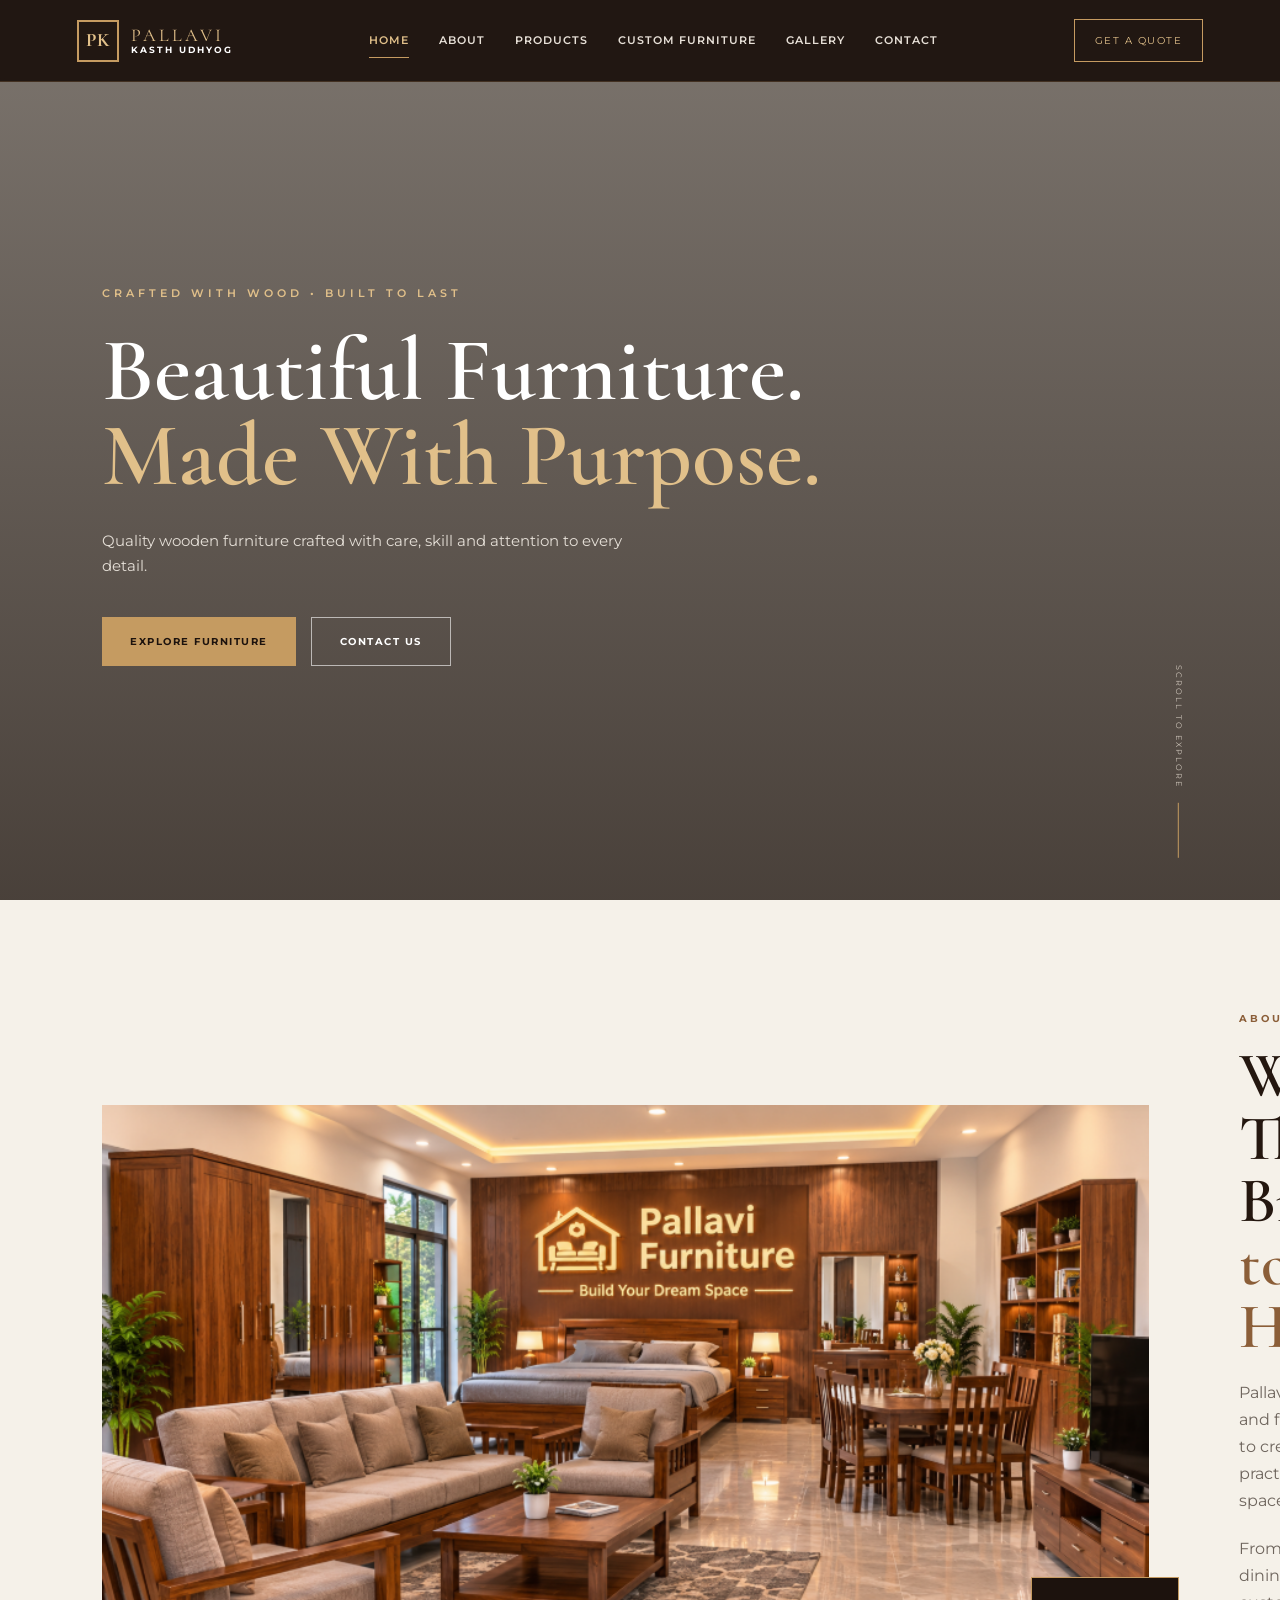
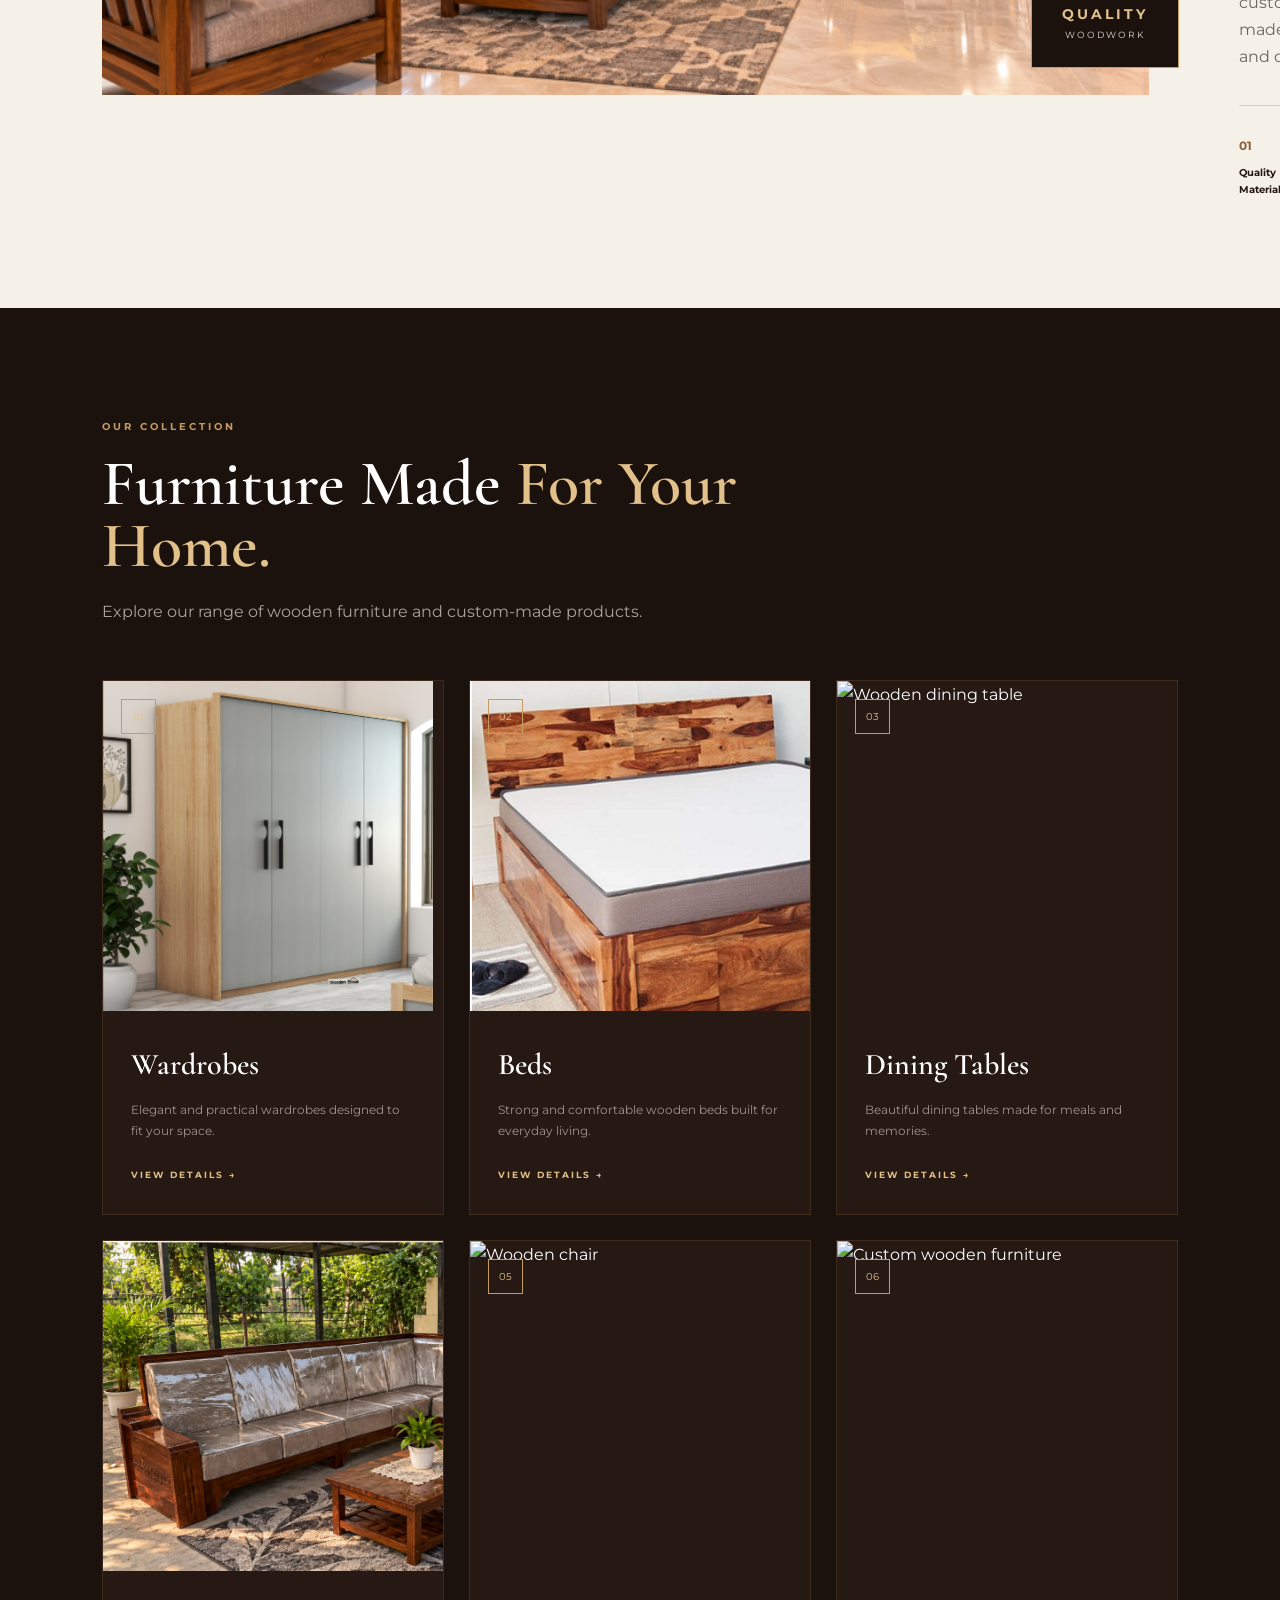
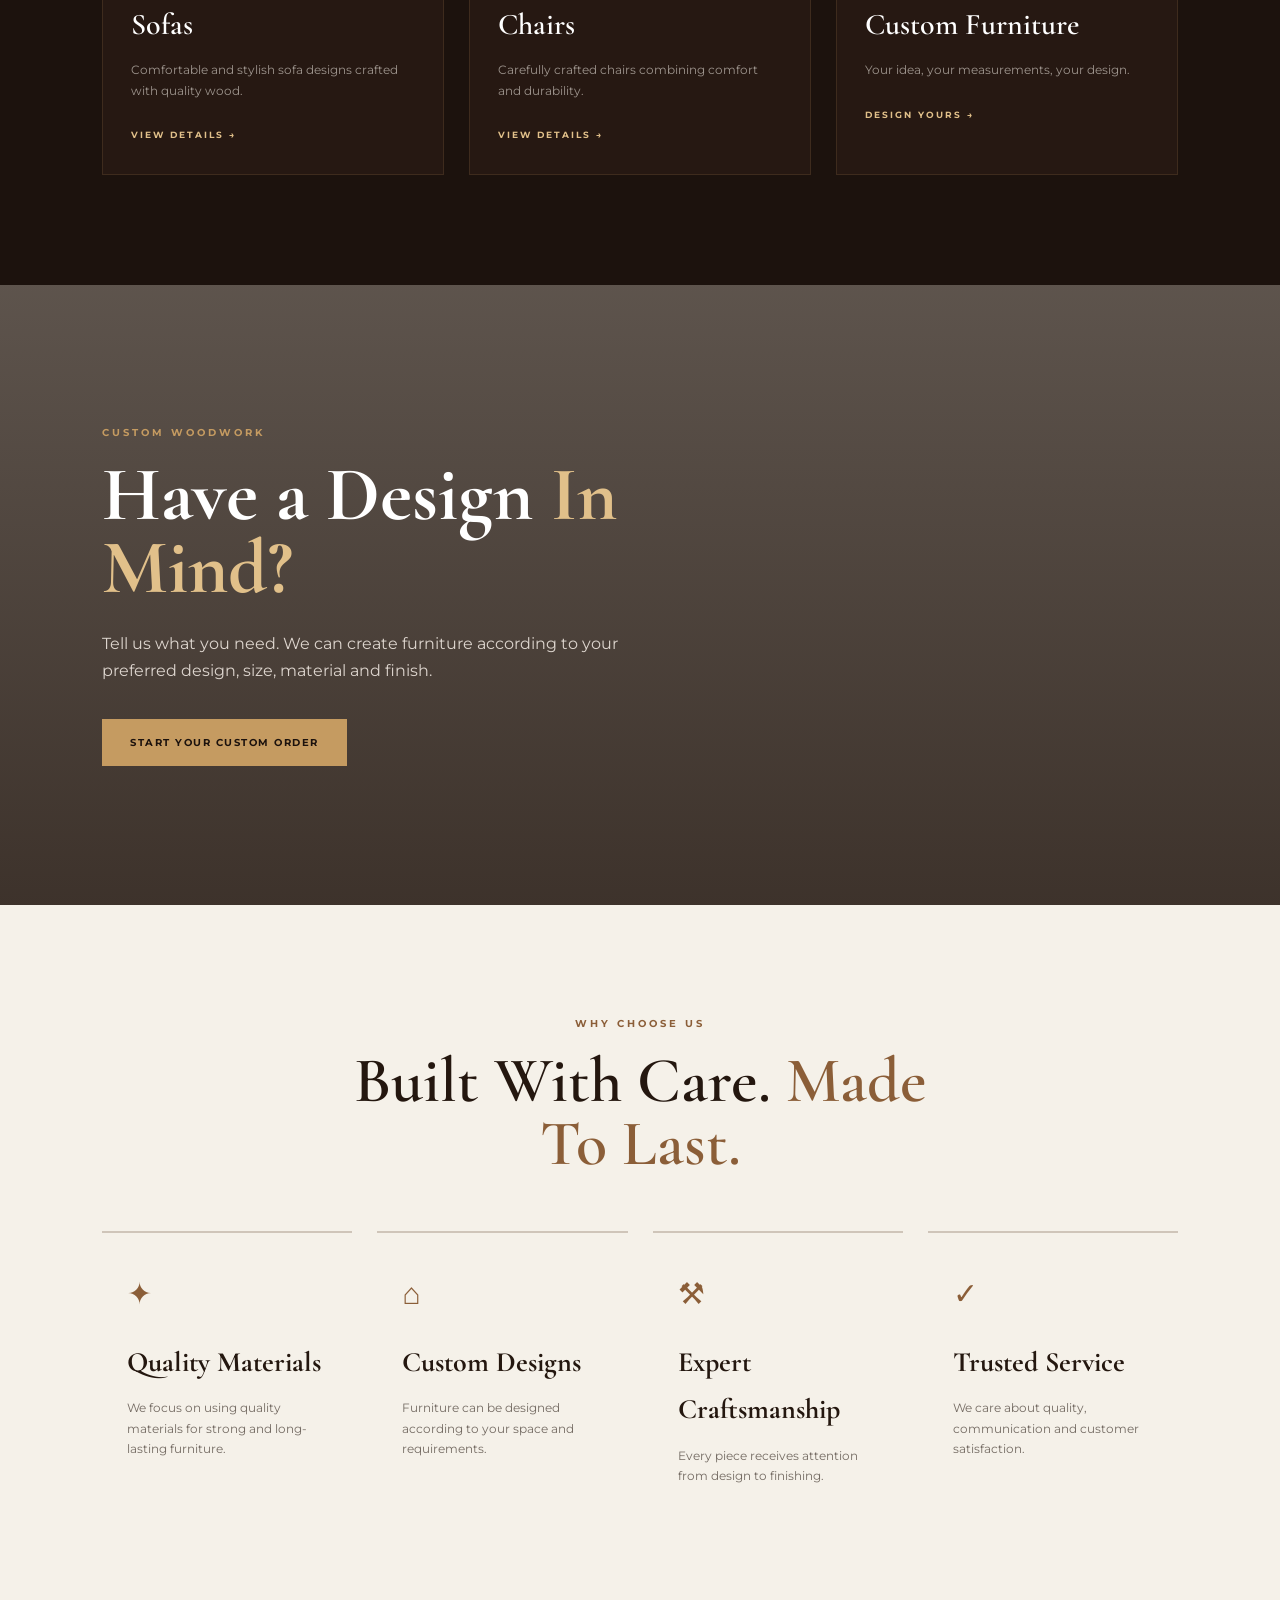
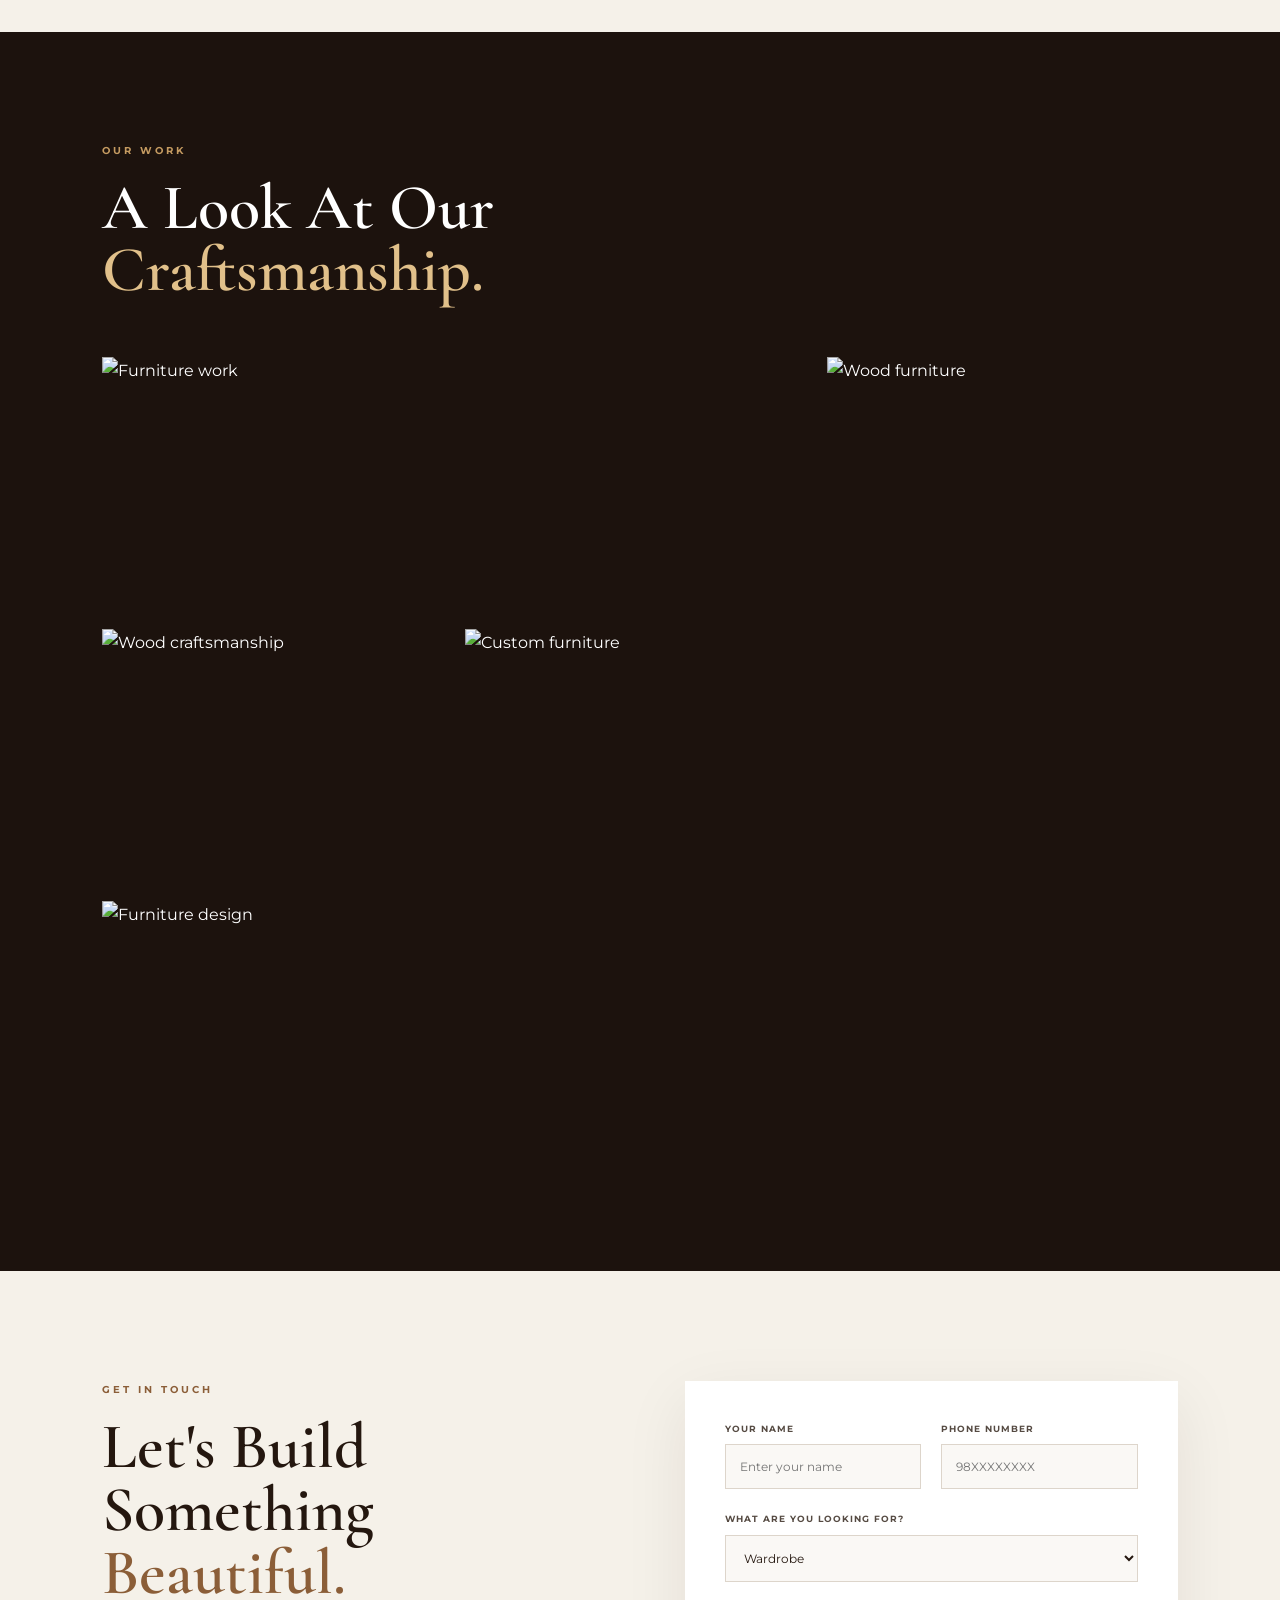
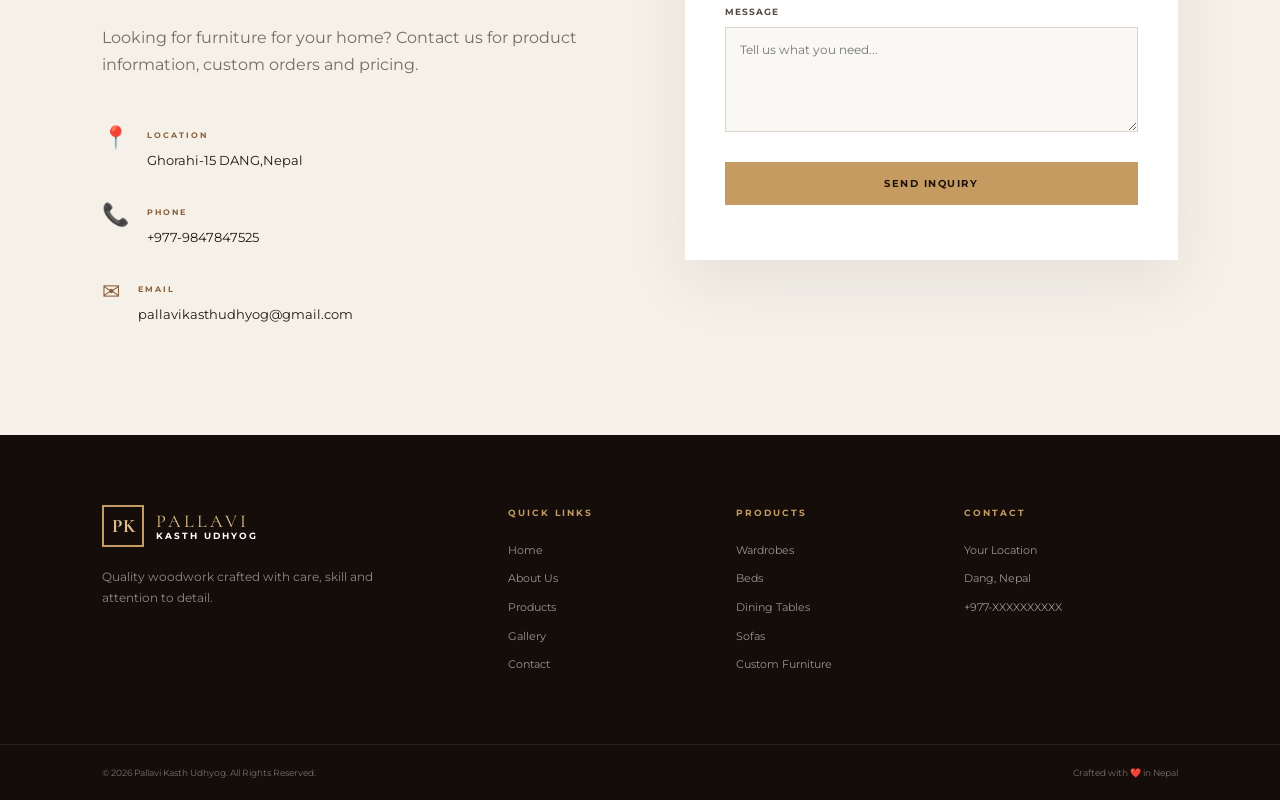
==== index.html @ d3968435 "Update print statement from 'Hello' to 'Goodbye'" ====
<!DOCTYPE html>
<html lang="en">
<head>
    <meta charset="UTF-8">
    <meta name="viewport" content="width=device-width, initial-scale=1.0">

    <title>Pallavi Kasth Udhyog | Quality Wood Furniture</title>

    <meta name="description"
        content="Pallavi Kasth Udhyog - Quality wooden furniture, wardrobes, beds, dining tables, sofas, chairs and custom woodwork.">

    <link rel="stylesheet" href="style.css">

    <!-- Google Font -->
    <link rel="preconnect" href="https://fonts.googleapis.com">
    <link rel="preconnect" href="https://fonts.gstatic.com" crossorigin>
    <link href="https://fonts.googleapis.com/css2?family=Cormorant+Garamond:wght@500;600;700&family=Montserrat:wght@400;500;600;700&display=swap" rel="stylesheet">
</head>

<body>

<!-- ================= NAVBAR ================= -->

<header class="navbar">

    <div class="logo-area">
        <div class="logo-mark">PK</div>

        <div class="logo-text">
            <span>PALLAVI</span>
            <strong>KASTH UDHYOG</strong>
        </div>
    </div>

    <nav id="navMenu">
        <a href="#home" class="active">Home</a>
        <a href="#about">About</a>
        <a href="#products">Products</a>
        <a href="#custom">Custom Furniture</a>
        <a href="#gallery">Gallery</a>
        <a href="#contact">Contact</a>
    </nav>

    <a href="#contact" class="nav-button">Get a Quote</a>

    <button class="menu-button" id="menuButton">
        ☰
    </button>

</header>


<!-- ================= HERO ================= -->

<section id="home" class="hero">

    <div class="hero-overlay"></div>

    <div class="hero-content">

        <p class="small-title">CRAFTED WITH WOOD • BUILT TO LAST</p>

        <h1>
            Beautiful Furniture.
            <br>
            <span>Made With Purpose.</span>
        </h1>

        <p class="hero-description">
            Quality wooden furniture crafted with care, skill
            and attention to every detail.
        </p>

        <div class="hero-buttons">

            <a href="#products" class="btn primary-btn">
                Explore Furniture
            </a>

            <a href="#contact" class="btn outline-btn">
                Contact Us
            </a>

        </div>

    </div>

    <div class="scroll-down">
        <span>SCROLL TO EXPLORE</span>
        <div class="line"></div>
    </div>

</section>


<!-- ================= ABOUT ================= -->

<section id="about" class="about section">

    <div class="about-image">

        <!-- Replace this with your real furniture photo -->
        <img src="images/Screenshot 2026-11-17 201644.png"
             alt="Wood furniture craftsmanship">

        <div class="experience-box">
            <strong>QUALITY</strong>
            <span>WOODWORK</span>
        </div>

    </div>


    <div class="about-content">

        <p class="section-label">ABOUT OUR BUSINESS</p>

        <h2>
            Woodwork That Brings
            <span>Life to Your Home.</span>
        </h2>

        <p>
            Pallavi Kasth Udhyog is a wood and furniture business
            dedicated to creating beautiful, strong and practical
            furniture for homes and spaces.
        </p>

        <p>
            From wardrobes and beds to dining tables, sofas,
            chairs and custom furniture, every piece is made
            with attention to quality and detail.
        </p>

        <div class="about-features">

            <div>
                <span>01</span>
                <p>Quality Materials</p>
            </div>

            <div>
                <span>02</span>
                <p>Skilled Craftsmanship</p>
            </div>

            <div>
                <span>03</span>
                <p>Custom Designs</p>
            </div>

        </div>

    </div>

</section>


<!-- ================= PRODUCTS ================= -->

<section id="products" class="products section dark-section">

    <div class="section-heading">

        <p class="section-label">OUR COLLECTION</p>

        <h2>
            Furniture Made
            <span>For Your Home.</span>
        </h2>

        <p>
            Explore our range of wooden furniture and
            custom-made products.
        </p>

    </div>


    <div class="product-grid">

        <!-- PRODUCT 1 -->

        <article class="product-card">

            <div class="product-image">
                <img src="images/Screenshot 2026-11-17 201922.png" alt="Wooden wardrobe">

                <span class="product-number">01</span>
            </div>

            <div class="product-info">

                <h3>Wardrobes</h3>

                <p>
                    Elegant and practical wardrobes designed
                    to fit your space.
                </p>

                <a href="wardrobes.html">View Details →</a>

            </div>

        </article>


        <!-- PRODUCT 2 -->

        <article class="product-card">

            <div class="product-image">
                <img src="images/Screenshot 2026-11-17 202818.png" alt="Wooden bed">

                <span class="product-number">02</span>
            </div>

            <div class="product-info">

                <h3>Beds</h3>

                <p>
                    Strong and comfortable wooden beds
                    built for everyday living.
                </p>

                <a href="beds.html">View Details →</a>

            </div>

        </article>


        <!-- PRODUCT 3 -->

        <article class="product-card">

            <div class="product-image">
                <img src="images/dining.jpg" alt="Wooden dining table">

                <span class="product-number">03</span>
            </div>

            <div class="product-info">

                <h3>Dining Tables</h3>

                <p>
                    Beautiful dining tables made for
                    meals and memories.
                </p>

                <a href="dining.html">View Details →</a>

            </div>

        </article>


        <!-- PRODUCT 4 -->

        <article class="product-card">

            <div class="product-image">
                <img src="images/sofa1.jpg.png" alt="Wooden sofa">

                <span class="product-number">04</span>
            </div>

            <div class="product-info">

                <h3>Sofas</h3>

                <p>
                    Comfortable and stylish sofa designs
                    crafted with quality wood.
                </p>

                <a href="sofas.html">View Details →</a>

            </div>

        </article>


        <!-- PRODUCT 5 -->

        <article class="product-card">

            <div class="product-image">
                <img src="images/chair.jpg" alt="Wooden chair">

                <span class="product-number">05</span>
            </div>

            <div class="product-info">

                <h3>Chairs</h3>

                <p>
                    Carefully crafted chairs combining
                    comfort and durability.
                </p>

                <a href="chairs.html">View Details →</a>

            </div>

        </article>


        <!-- PRODUCT 6 -->

        <article class="product-card">

            <div class="product-image">
                <img src="images/custom.jpg" alt="Custom wooden furniture">

                <span class="product-number">06</span>
            </div>

            <div class="product-info">

                <h3>Custom Furniture</h3>

                <p>
                    Your idea, your measurements,
                    your design.
                </p>

                <a href="#custom">Design Yours →</a>

            </div>

        </article>

    </div>

</section>


<!-- ================= CUSTOM FURNITURE ================= -->

<section id="custom" class="custom-section">

    <div class="custom-overlay"></div>

    <div class="custom-content">

        <p class="section-label">CUSTOM WOODWORK</p>

        <h2>
            Have a Design
            <span>In Mind?</span>
        </h2>

        <p>
            Tell us what you need. We can create furniture
            according to your preferred design, size,
            material and finish.
        </p>

        <a href="#contact" class="btn primary-btn">
            Start Your Custom Order
        </a>

    </div>

</section>


<!-- ================= WHY US ================= -->

<section class="why-us section">

    <div class="section-heading center">

        <p class="section-label">WHY CHOOSE US</p>

        <h2>
            Built With Care.
            <span>Made To Last.</span>
        </h2>

    </div>


    <div class="why-grid">

        <div class="why-card">

            <div class="why-icon">✦</div>

            <h3>Quality Materials</h3>

            <p>
                We focus on using quality materials
                for strong and long-lasting furniture.
            </p>

        </div>


        <div class="why-card">

            <div class="why-icon">⌂</div>

            <h3>Custom Designs</h3>

            <p>
                Furniture can be designed according
                to your space and requirements.
            </p>

        </div>


        <div class="why-card">

            <div class="why-icon">⚒</div>

            <h3>Expert Craftsmanship</h3>

            <p>
                Every piece receives attention
                from design to finishing.
            </p>

        </div>


        <div class="why-card">

            <div class="why-icon">✓</div>

            <h3>Trusted Service</h3>

            <p>
                We care about quality, communication
                and customer satisfaction.
            </p>

        </div>

    </div>

</section>


<!-- ================= GALLERY ================= -->

<section id="gallery" class="gallery section dark-section">

    <div class="section-heading">

        <p class="section-label">OUR WORK</p>

        <h2>
            A Look At Our
            <span>Craftsmanship.</span>
        </h2>

    </div>


    <div class="gallery-grid">

        <div class="gallery-item large">
            <img src="images/gallery1.jpg" alt="Furniture work">
        </div>

        <div class="gallery-item">
            <img src="images/gallery2.jpg" alt="Wood furniture">
        </div>

        <div class="gallery-item">
            <img src="images/gallery3.jpg" alt="Wood craftsmanship">
        </div>

        <div class="gallery-item">
            <img src="images/gallery4.jpg" alt="Custom furniture">
        </div>

        <div class="gallery-item large">
            <img src="images/gallery5.jpg" alt="Furniture design">
        </div>

    </div>

</section>


<!-- ================= CONTACT ================= -->

<section id="contact" class="contact section">

    <div class="contact-info">

        <p class="section-label">GET IN TOUCH</p>

        <h2>
            Let's Build Something
            <span>Beautiful.</span>
        </h2>

        <p>
            Looking for furniture for your home?
            Contact us for product information,
            custom orders and pricing.
        </p>


        <div class="contact-details">

            <div>
                <span>📍</span>

                <div>
                    <small>LOCATION</small>
                    <p> Ghorahi-15 DANG,Nepal</p>
                </div>
            </div>


            <div>
                <span>📞</span>

                <div>
                    <small>PHONE</small>
                    <p>+977-9847847525</p>
                </div>
            </div>


            <div>
                <span>✉</span>

                <div>
                    <small>EMAIL</small>
                    <p>pallavikasthudhyog@gmail.com</p>
                </div>
            </div>

        </div>

    </div>


    <!-- CONTACT FORM -->

    <form class="contact-form" id="contactForm">

        <div class="form-row">

            <div class="input-group">
                <label>Your Name</label>

                <input
                    type="text"
                    id="name"
                    placeholder="Enter your name"
                    required>
            </div>


            <div class="input-group">
                <label>Phone Number</label>

                <input
                    type="tel"
                    id="phone"
                    placeholder="98XXXXXXXX"
                    required>
            </div>

        </div>


        <div class="input-group">

            <label>What are you looking for?</label>

            <select id="service">

                <option>Wardrobe</option>
                <option>Bed</option>
                <option>Dining Table</option>
                <option>Sofa</option>
                <option>Chair</option>
                <option>Custom Furniture</option>
                <option>Other</option>

            </select>

        </div>


        <div class="input-group">

            <label>Message</label>

            <textarea
                id="message"
                rows="5"
                placeholder="Tell us what you need..."
                required></textarea>

        </div>


        <button type="submit" class="btn primary-btn form-button">
            Send Inquiry
        </button>

        <p id="formMessage" class="form-message"></p>

    </form>

</section>


<!-- ================= FOOTER ================= -->

<footer class="footer">

    <div class="footer-main">

        <div class="footer-brand">

            <div class="logo-area">

                <div class="logo-mark">PK</div>

                <div class="logo-text">
                    <span>PALLAVI</span>
                    <strong>KASTH UDHYOG</strong>
                </div>

            </div>

            <p>
                Quality woodwork crafted with care,
                skill and attention to detail.
            </p>

        </div>


        <div class="footer-column">

            <h4>QUICK LINKS</h4>

            <a href="#home">Home</a>
            <a href="#about">About Us</a>
            <a href="#products">Products</a>
            <a href="#gallery">Gallery</a>
            <a href="#contact">Contact</a>

        </div>


        <div class="footer-column">

            <h4>PRODUCTS</h4>

            <a href="#products">Wardrobes</a>
            <a href="#products">Beds</a>
            <a href="#products">Dining Tables</a>
            <a href="#products">Sofas</a>
            <a href="#custom">Custom Furniture</a>

        </div>


        <div class="footer-column">

            <h4>CONTACT</h4>

            <p>Your Location</p>
            <p>Dang, Nepal</p>
            <p>+977-XXXXXXXXXX</p>

        </div>

    </div>


    <div class="footer-bottom">

        <p>
            © 2026 Pallavi Kasth Udhyog. All Rights Reserved.
        </p>

        <p>
            Crafted with ❤️ in Nepal
        </p>

    </div>

</footer>


<script src="script.js"></script>

</body>
</html>
---- style.css ----
/* =========================================================
   PALLAVI KASTH UDHYOG
   MAIN WEBSITE STYLES
========================================================= */


/* ================= BASIC RESET ================= */

* {
    margin: 0;
    padding: 0;
    box-sizing: border-box;
}

html {
    scroll-behavior: smooth;
}

body {
    font-family: "Montserrat", sans-serif;
    background: #f5f1e9;
    color: #24170f;
    line-height: 1.7;
}
}

img {
    width: 100%;
    display: block;
}

a {
    text-decoration: none;
    color: inherit;
}

button,
input,
textarea,
select {
    font-family: inherit;
}


/* ================= COLORS ================= */

:root {

    --dark: #1c120d;
    --dark2: #2b1b12;

    --brown: #5b351f;
    --brown-light: #8b5e38;

    --gold: #c59b61;
    --gold-light: #e1c08a;

    --cream: #f5f1e9;
    --white: #ffffff;

    --text-light: #d8d0c5;

}


/* ================= NAVBAR ================= */

.navbar {

    position: fixed;

    top: 0;
    left: 0;

    width: 100%;

    height: 82px;

    padding: 0 6%;

    display: flex;

    align-items: center;

    justify-content: space-between;

    z-index: 1000;

    background: rgba(28, 18, 13, 0.94);

    backdrop-filter: blur(15px);

    border-bottom: 1px solid rgba(197, 155, 97, 0.2);

}


/* LOGO */

.logo-area {

    display: flex;

    align-items: center;

    gap: 12px;

}

.logo-mark {

    width: 42px;
    height: 42px;

    border: 2px solid var(--gold);

    display: flex;

    align-items: center;

    justify-content: center;

    color: var(--gold-light);

    font-family: "Cormorant Garamond", serif;

    font-weight: 700;

    font-size: 19px;

}

.logo-text {

    display: flex;

    flex-direction: column;

    line-height: 1.05;

}

.logo-text span {

    color: var(--gold-light);

    font-family: "Cormorant Garamond", serif;

    font-size: 18px;

    letter-spacing: 3px;

}

.logo-text strong {

    color: white;

    font-size: 9px;

    letter-spacing: 2px;

}


/* NAV LINKS */

nav {

    display: flex;

    gap: 30px;

}

nav a {

    color: #e8e1d8;

    font-size: 11px;

    font-weight: 600;

    letter-spacing: 1px;

    text-transform: uppercase;

    position: relative;

    transition: 0.3s;

}

nav a:hover,
nav a.active {

    color: var(--gold-light);

}

nav a::after {

    content: "";

    position: absolute;

    left: 0;

    bottom: -8px;

    width: 0;

    height: 1px;

    background: var(--gold);

    transition: 0.3s;

}

nav a:hover::after,
nav a.active::after {

    width: 100%;

}


/* NAV BUTTON */

.nav-button {

    border: 1px solid var(--gold);

    color: var(--gold-light);

    padding: 12px 20px;

    font-size: 10px;

    letter-spacing: 1.5px;

    text-transform: uppercase;

    transition: 0.3s;

}

.nav-button:hover {

    background: var(--gold);

    color: var(--dark);

}


/* MOBILE MENU */

.menu-button {

    display: none;

    background: none;

    border: none;

    color: white;

    font-size: 25px;

    cursor: pointer;

}


/* ================= HERO ================= */

.hero {

    min-height: 100vh;

    position: relative;

    display: flex;

    align-items: center;

    padding: 130px 8% 80px;

    background:
        linear-gradient(
            rgba(25, 15, 9, 0.55),
            rgba(25, 15, 9, 0.78)
        ),
        url("images/hero.jpg");

    background-size: cover;

    background-position: center;

    color: white;

}


.hero-content {

    max-width: 760px;

    position: relative;

    z-index: 2;

}


.small-title {

    color: var(--gold-light);

    font-size: 11px;

    letter-spacing: 4px;

    font-weight: 600;

    margin-bottom: 25px;

}


.hero h1 {

    font-family: "Cormorant Garamond", serif;

    font-size: clamp(52px, 7vw, 92px);

    line-height: 0.95;

    font-weight: 600;

    margin-bottom: 30px;

}

.hero h1 span {

    color: var(--gold-light);

}


.hero-description {

    max-width: 560px;

    color: #e4ded6;

    font-size: 15px;

    margin-bottom: 38px;

}


.hero-buttons {

    display: flex;

    gap: 15px;

    flex-wrap: wrap;

}


/* BUTTONS */

.btn {

    display: inline-flex;

    align-items: center;

    justify-content: center;

    padding: 15px 28px;

    font-size: 10px;

    font-weight: 700;

    letter-spacing: 1.5px;

    text-transform: uppercase;

    transition: 0.3s;

    cursor: pointer;

    border: none;

}


.primary-btn {

    background: var(--gold);

    color: var(--dark);

}

.primary-btn:hover {

    background: var(--gold-light);

    transform: translateY(-2px);

}


.outline-btn {

    border: 1px solid rgba(255,255,255,0.6);

    color: white;

}

.outline-btn:hover {

    background: white;

    color: var(--dark);

}


.scroll-down {

    position: absolute;

    bottom: 35px;

    right: 8%;

    display: flex;

    align-items: center;

    gap: 15px;

    color: #cfc6bb;

    font-size: 8px;

    letter-spacing: 2px;

    transform: rotate(90deg);

    transform-origin: right;

}

.scroll-down .line {

    width: 55px;

    height: 1px;

    background: var(--gold);

}


/* ================= GENERAL SECTIONS ================= */

.section {

    padding: 110px 8%;

}

.section-label {

    color: var(--brown-light);

    font-size: 10px;

    letter-spacing: 3px;

    font-weight: 700;

    margin-bottom: 18px;

}


.section-heading {

    max-width: 650px;

    margin-bottom: 55px;

}

.section-heading h2,
.about-content h2,
.contact-info h2 {

    font-family: "Cormorant Garamond", serif;

    font-size: clamp(42px, 5vw, 65px);

    line-height: 0.98;

    font-weight: 600;

    margin-bottom: 20px;

}

.section-heading h2 span,
.about-content h2 span,
.contact-info h2 span {

    color: var(--brown-light);

}


.section-heading > p:last-child {

    color: #766c63;

    max-width: 550px;

}


/* ================= ABOUT ================= */

.about {

    display: grid;

    grid-template-columns: 1fr 1fr;

    gap: 90px;

    align-items: center;

}


.about-image {

    position: relative;

}

.about-image img {

    height: 590px;

    object-fit: cover;

}


.experience-box {

    position: absolute;

    right: -30px;

    bottom: 35px;

    background: var(--dark);

    color: white;

    padding: 25px 30px;

    display: flex;

    flex-direction: column;

    text-align: center;

    border: 1px solid var(--gold);

}

.experience-box strong {

    color: var(--gold-light);

    font-size: 14px;

    letter-spacing: 3px;

}

.experience-box span {

    font-size: 9px;

    letter-spacing: 2px;

    color: #ddd;

}


.about-content > p:not(.section-label) {

    color: #6e655d;

    margin-bottom: 20px;

    max-width: 600px;

}


.about-features {

    display: grid;

    grid-template-columns: repeat(3, 1fr);

    gap: 20px;

    margin-top: 35px;

    border-top: 1px solid #d8cfc3;

    padding-top: 25px;

}

.about-features span {

    color: var(--brown-light);

    font-size: 12px;

    font-weight: 700;

}

.about-features p {

    font-size: 10px;

    font-weight: 700;

    margin-top: 5px;

}


/* ================= DARK SECTIONS ================= */

.dark-section {

    background: var(--dark);

    color: white;

}

.dark-section .section-label {

    color: var(--gold);

}

.dark-section .section-heading h2 {

    color: white;

}

.dark-section .section-heading h2 span {

    color: var(--gold-light);

}

.dark-section .section-heading > p:last-child {

    color: #aaa19a;

}


/* ================= PRODUCTS ================= */

.product-grid {

    display: grid;

    grid-template-columns: repeat(3, 1fr);

    gap: 25px;

}


.product-card {

    background: #261812;

    border: 1px solid rgba(197,155,97,0.15);

    transition: 0.4s;

    overflow: hidden;

}


.product-card:hover {

    transform: translateY(-8px);

    border-color: rgba(197,155,97,0.5);

}


.product-image {

    height: 330px;

    position: relative;

    overflow: hidden;

}


.product-image img {

    height: 100%;

    object-fit: cover;

    transition: 0.6s;

}


.product-card:hover img {

    transform: scale(1.06);

}


.product-number {

    position: absolute;

    top: 18px;

    left: 18px;

    width: 35px;

    height: 35px;

    border: 1px solid var(--gold);

    display: flex;

    align-items: center;

    justify-content: center;

    color: var(--gold-light);

    font-size: 10px;

}


.product-info {

    padding: 28px;

}


.product-info h3 {

    font-family: "Cormorant Garamond", serif;

    font-size: 30px;

    font-weight: 600;

    margin-bottom: 10px;

}


.product-info p {

    color: #9d948d;

    font-size: 12px;

    margin-bottom: 18px;

}


.product-info a {

    color: var(--gold-light);

    font-size: 9px;

    letter-spacing: 2px;

    font-weight: 700;

    text-transform: uppercase;

}


/* ================= CUSTOM ================= */

.custom-section {

    min-height: 620px;

    position: relative;

    display: flex;

    align-items: center;

    padding: 100px 8%;

    background:
        linear-gradient(
            rgba(29,17,10,0.7),
            rgba(29,17,10,0.85)
        ),
        url("images/custom-bg.jpg");

    background-size: cover;

    background-position: center;

    color: white;

}


.custom-content {

    max-width: 650px;

}


.custom-content .section-label {

    color: var(--gold);

}


.custom-content h2 {

    font-family: "Cormorant Garamond", serif;

    font-size: clamp(50px, 6vw, 80px);

    line-height: 0.95;

    margin-bottom: 25px;

}


.custom-content h2 span {

    color: var(--gold-light);

}


.custom-content p:not(.section-label) {

    max-width: 560px;

    color: #ddd5ce;

    margin-bottom: 35px;

}


/* ================= WHY US ================= */

.center {

    margin-left: auto;

    margin-right: auto;

    text-align: center;

}

.center > p:last-child {

    margin-left: auto;

    margin-right: auto;

}


.why-grid {

    display: grid;

    grid-template-columns: repeat(4, 1fr);

    gap: 25px;

}


.why-card {

    padding: 35px 25px;

    border-top: 2px solid #cfc5b9;

    transition: 0.3s;

}


.why-card:hover {

    border-top-color: var(--gold);

    transform: translateY(-5px);

}


.why-icon {

    color: var(--brown-light);

    font-size: 30px;

    margin-bottom: 20px;

}


.why-card h3 {

    font-family: "Cormorant Garamond", serif;

    font-size: 28px;

    margin-bottom: 12px;

}


.why-card p {

    color: #746b63;

    font-size: 12px;

}


/* ================= GALLERY ================= */

.gallery-grid {

    display: grid;

    grid-template-columns: repeat(3, 1fr);

    grid-auto-rows: 260px;

    gap: 12px;

}


.gallery-item {

    overflow: hidden;

}


.gallery-item.large {

    grid-column: span 2;

}


.gallery-item img {

    height: 100%;

    object-fit: cover;

    transition: 0.5s;

}


.gallery-item:hover img {

    transform: scale(1.05);

}


/* ================= CONTACT ================= */

.contact {

    display: grid;

    grid-template-columns: 1fr 1fr;

    gap: 90px;

    align-items: start;

}


.contact-info > p:not(.section-label) {

    color: #766c63;

    max-width: 520px;

    margin-bottom: 40px;

}


.contact-details {

    display: flex;

    flex-direction: column;

    gap: 25px;

}


.contact-details > div {

    display: flex;

    gap: 18px;

    align-items: flex-start;

}


.contact-details > div > span {

    color: var(--brown-light);

    font-size: 22px;

}


.contact-details small {

    color: var(--brown-light);

    font-size: 8px;

    letter-spacing: 2px;

    font-weight: 700;

}


.contact-details p {

    font-size: 13px;

    margin-top: 3px;

}


/* ================= FORM ================= */

.contact-form {

    background: white;

    padding: 40px;

    box-shadow: 0 20px 60px rgba(35,20,10,0.08);

}


.form-row {

    display: grid;

    grid-template-columns: 1fr 1fr;

    gap: 20px;

}


.input-group {

    margin-bottom: 22px;

}


.input-group label {

    display: block;

    color: #554a42;

    font-size: 9px;

    font-weight: 700;

    letter-spacing: 1px;

    text-transform: uppercase;

    margin-bottom: 8px;

}


.input-group input,
.input-group select,
.input-group textarea {

    width: 100%;

    border: 1px solid #ddd5cb;

    padding: 14px;

    outline: none;

    font-size: 12px;

    background: #faf8f5;

    color: #24170f;

    resize: vertical;

    transition: 0.3s;

}


.input-group input:focus,
.input-group select:focus,
.input-group textarea:focus {

    border-color: var(--gold);

}


.form-button {

    width: 100%;

}


.form-message {

    margin-top: 15px;

    font-size: 11px;

    color: var(--brown-light);

}


/* ================= FOOTER ================= */

.footer {

    background: #140d09;

    color: white;

}


.footer-main {

    padding: 70px 8%;

    display: grid;

    grid-template-columns: 2fr 1fr 1fr 1.2fr;

    gap: 50px;

}


.footer-brand > p {

    color: #918981;

    font-size: 12px;

    max-width: 300px;

    margin-top: 20px;

}


.footer-column {

    display: flex;

    flex-direction: column;

    gap: 10px;

}


.footer-column h4 {

    color: var(--gold);

    font-size: 9px;

    letter-spacing: 2px;

    margin-bottom: 10px;

}


.footer-column a,
.footer-column p {

    color: #9b938c;

    font-size: 11px;

    transition: 0.3s;

}


.footer-column a:hover {

    color: var(--gold-light);

}


.footer-bottom {

    border-top: 1px solid rgba(255,255,255,0.08);

    padding: 20px 8%;

    display: flex;

    justify-content: space-between;

    gap: 20px;

    color: #77706a;

    font-size: 9px;

}


/* ================= RESPONSIVE ================= */

@media (max-width: 1000px) {

    nav {

        gap: 15px;

    }

    .nav-button {

        display: none;

    }

    .about,
    .contact {

        grid-template-columns: 1fr;

    }

    .about {

        gap: 50px;

    }

    .product-grid {

        grid-template-columns: repeat(2, 1fr);

    }

    .why-grid {

        grid-template-columns: repeat(2, 1fr);

    }

    .footer-main {

        grid-template-columns: repeat(2, 1fr);

    }

}


@media (max-width: 760px) {

    .navbar {

        height: 70px;

        padding: 0 5%;

    }

    nav {

        position: absolute;

        top: 70px;

        left: 0;

        width: 100%;

        background: #1c120d;

        display: none;

        flex-direction: column;

        padding: 25px 7%;

        gap: 20px;

        border-top: 1px solid rgba(197,155,97,0.2);

    }

    nav.show {

        display: flex;

    }

    .menu-button {

        display: block;

    }

    .hero {

        padding: 120px 7% 80px;

    }

    .hero h1 {

        font-size: 54px;

    }

    .section {

        padding: 80px 7%;

    }

    .about-image img {

        height: 430px;

    }

    .experience-box {

        right: 15px;

    }

    .about-features {

        grid-template-columns: 1fr;

    }

    .product-grid {

        grid-template-columns: 1fr;

    }

    .product-image {

        height: 360px;

    }

    .why-grid {

        grid-template-columns: 1fr;

    }

    .gallery-grid {

        grid-template-columns: 1fr 1fr;

        grid-auto-rows: 200px;

    }

    .gallery-item.large {

        grid-column: span 2;

    }

    .contact {

        gap: 45px;

    }

    .form-row {

        grid-template-columns: 1fr;

        gap: 0;

    }

    .contact-form {

        padding: 25px;

    }

    .footer-main {

        grid-template-columns: 1fr;

    }

    .footer-bottom {

        flex-direction: column;

    }

}


@media (max-width: 480px) {

    .logo-text span {

        font-size: 15px;

    }

    .logo-text strong {

        font-size: 7px;

    }

    .logo-mark {

        width: 36px;
        height: 36px;
        font-size: 16px;
    }

    .hero h1 {

        font-size: 46px;

    }

    .hero-description {

        font-size: 13px;

    }

    .hero-buttons {

        flex-direction: column;

        align-items: stretch;

    }

    .gallery-grid {

        grid-template-columns: 1fr;

    }

    .gallery-item.large {

        grid-column: span 1;

    }

}
/* ================= PRODUCT GALLERY ================= */

.product-gallery {
    display: grid;
    grid-template-columns: repeat(3, 1fr);
    gap: 25px;
    max-width: 1200px;
    margin: 50px auto;
    padding: 0 25px;
}

.gallery-card {
    height: 320px;
    overflow: hidden;
    border-radius: 20px;
    border: 2px solid rgba(120, 90, 55, 0.25);
    background: #f5f2ed;
    box-shadow: 0 12px 30px rgba(0, 0, 0, 0.15);
    transition: 0.35s ease;
}

.gallery-card img {
    width: 100%;
    height: 100%;
    object-fit: cover;
    display: block;
    transition: transform 0.5s ease;
}

.gallery-card:hover {
    transform: translateY(-7px);
    box-shadow: 0 20px 45px rgba(0, 0, 0, 0.25);
}

.gallery-card:hover img {
    transform: scale(1.06);
}

/* Mobile */
@media (max-width: 768px) {
    .product-gallery {
        grid-template-columns: 1fr;
    }

    .gallery-card {
        height: 300px;
    }
}
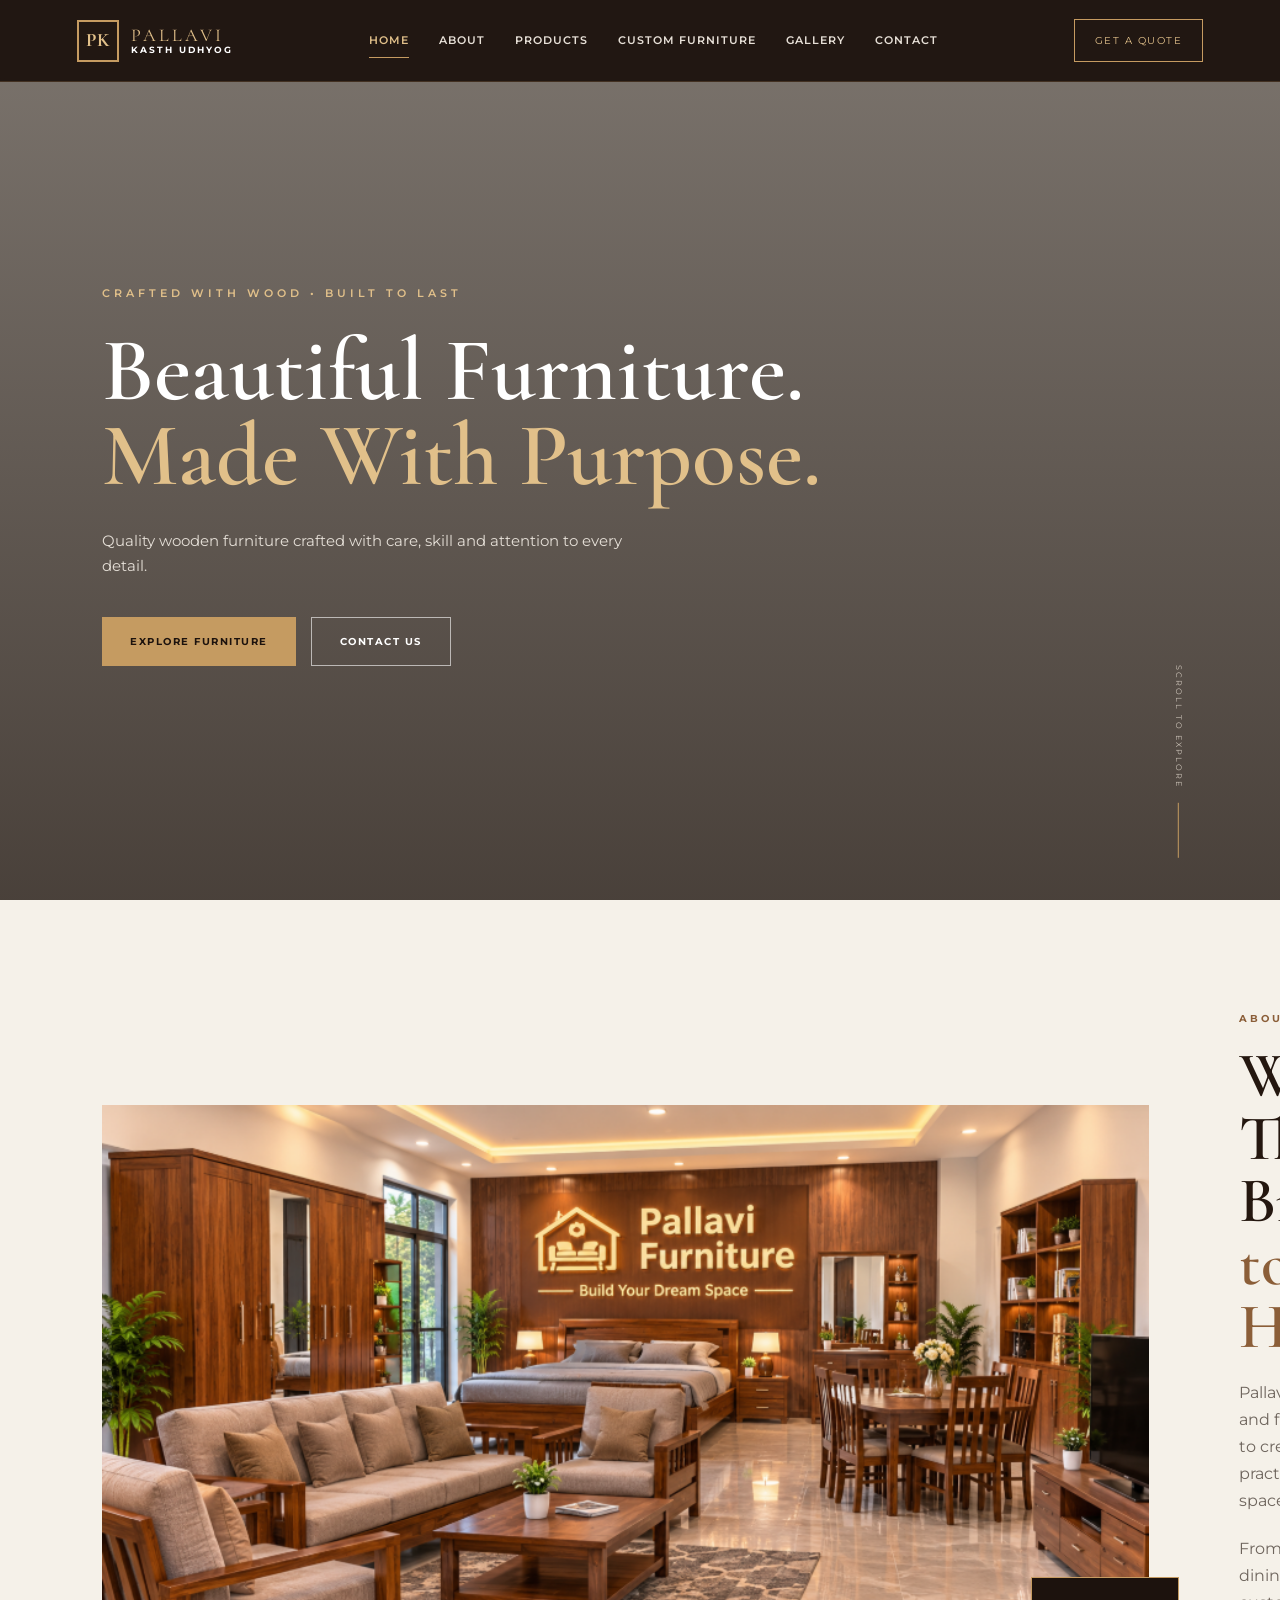
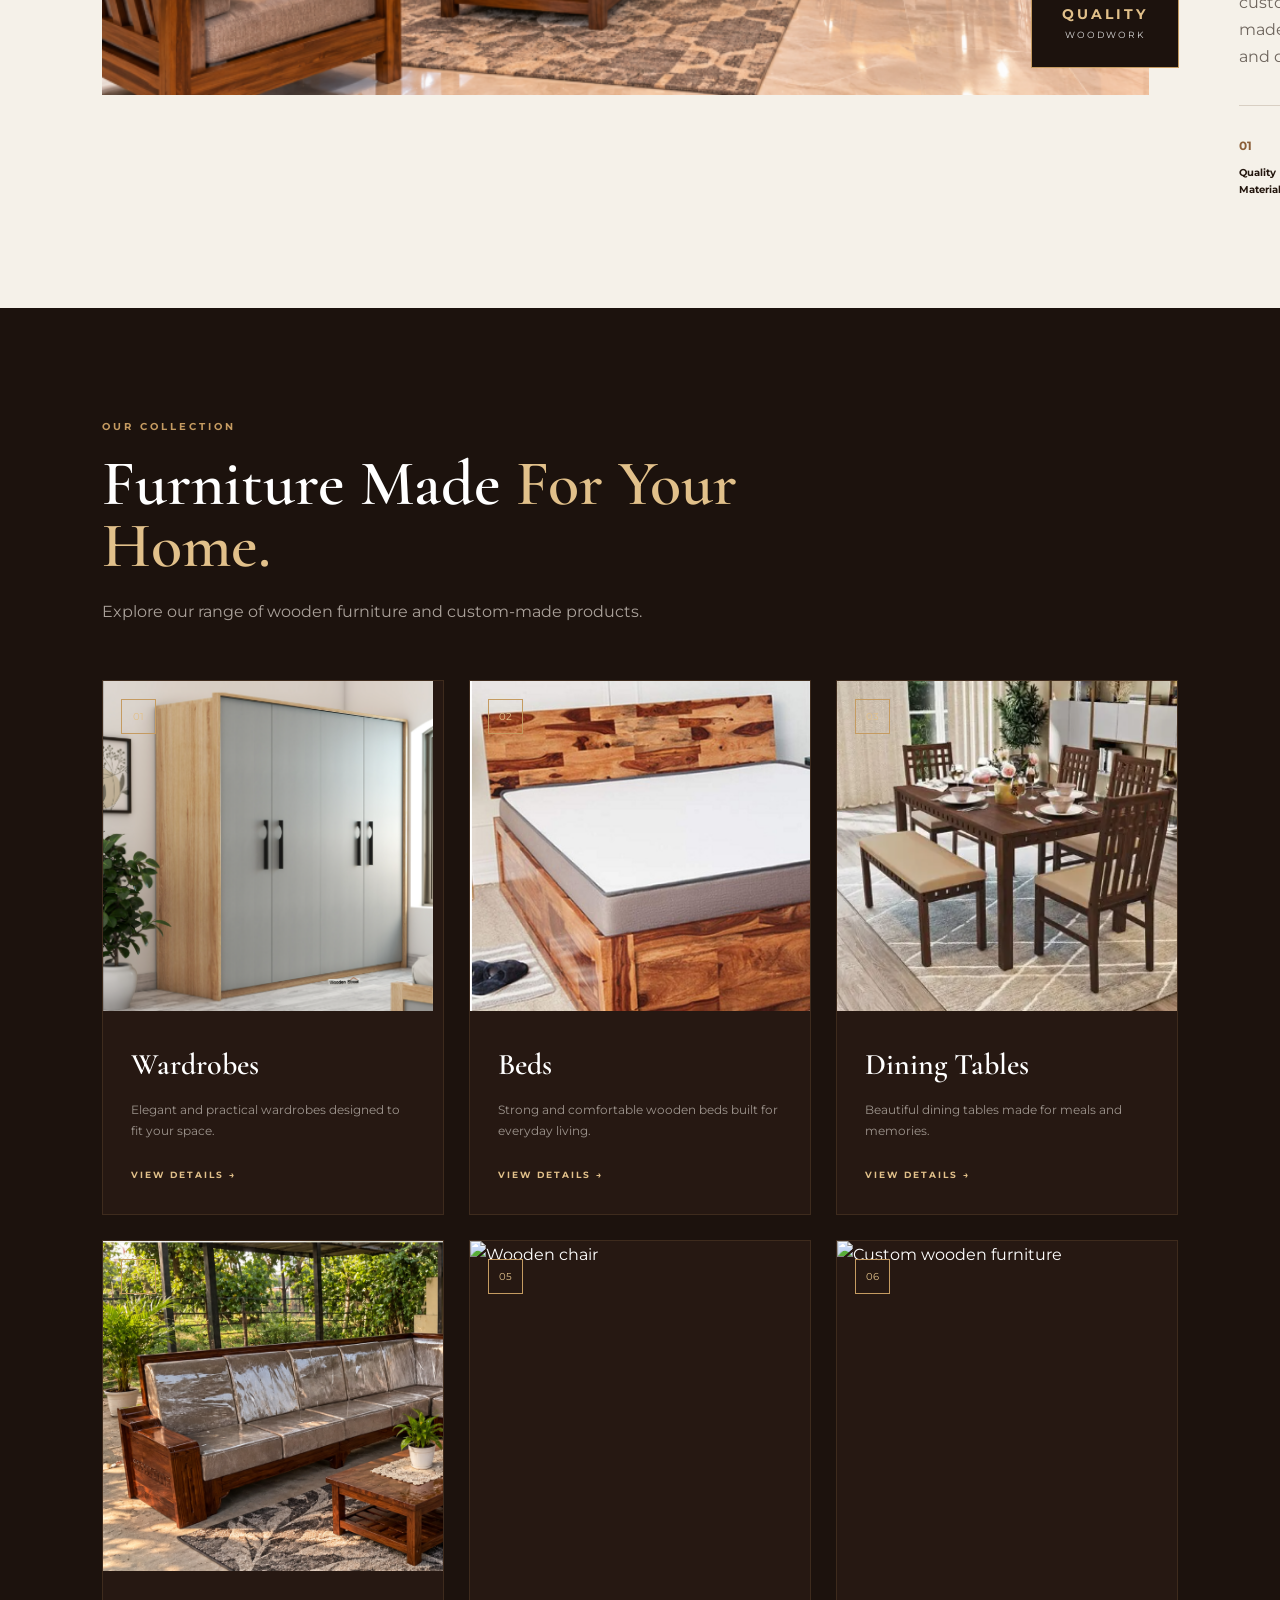
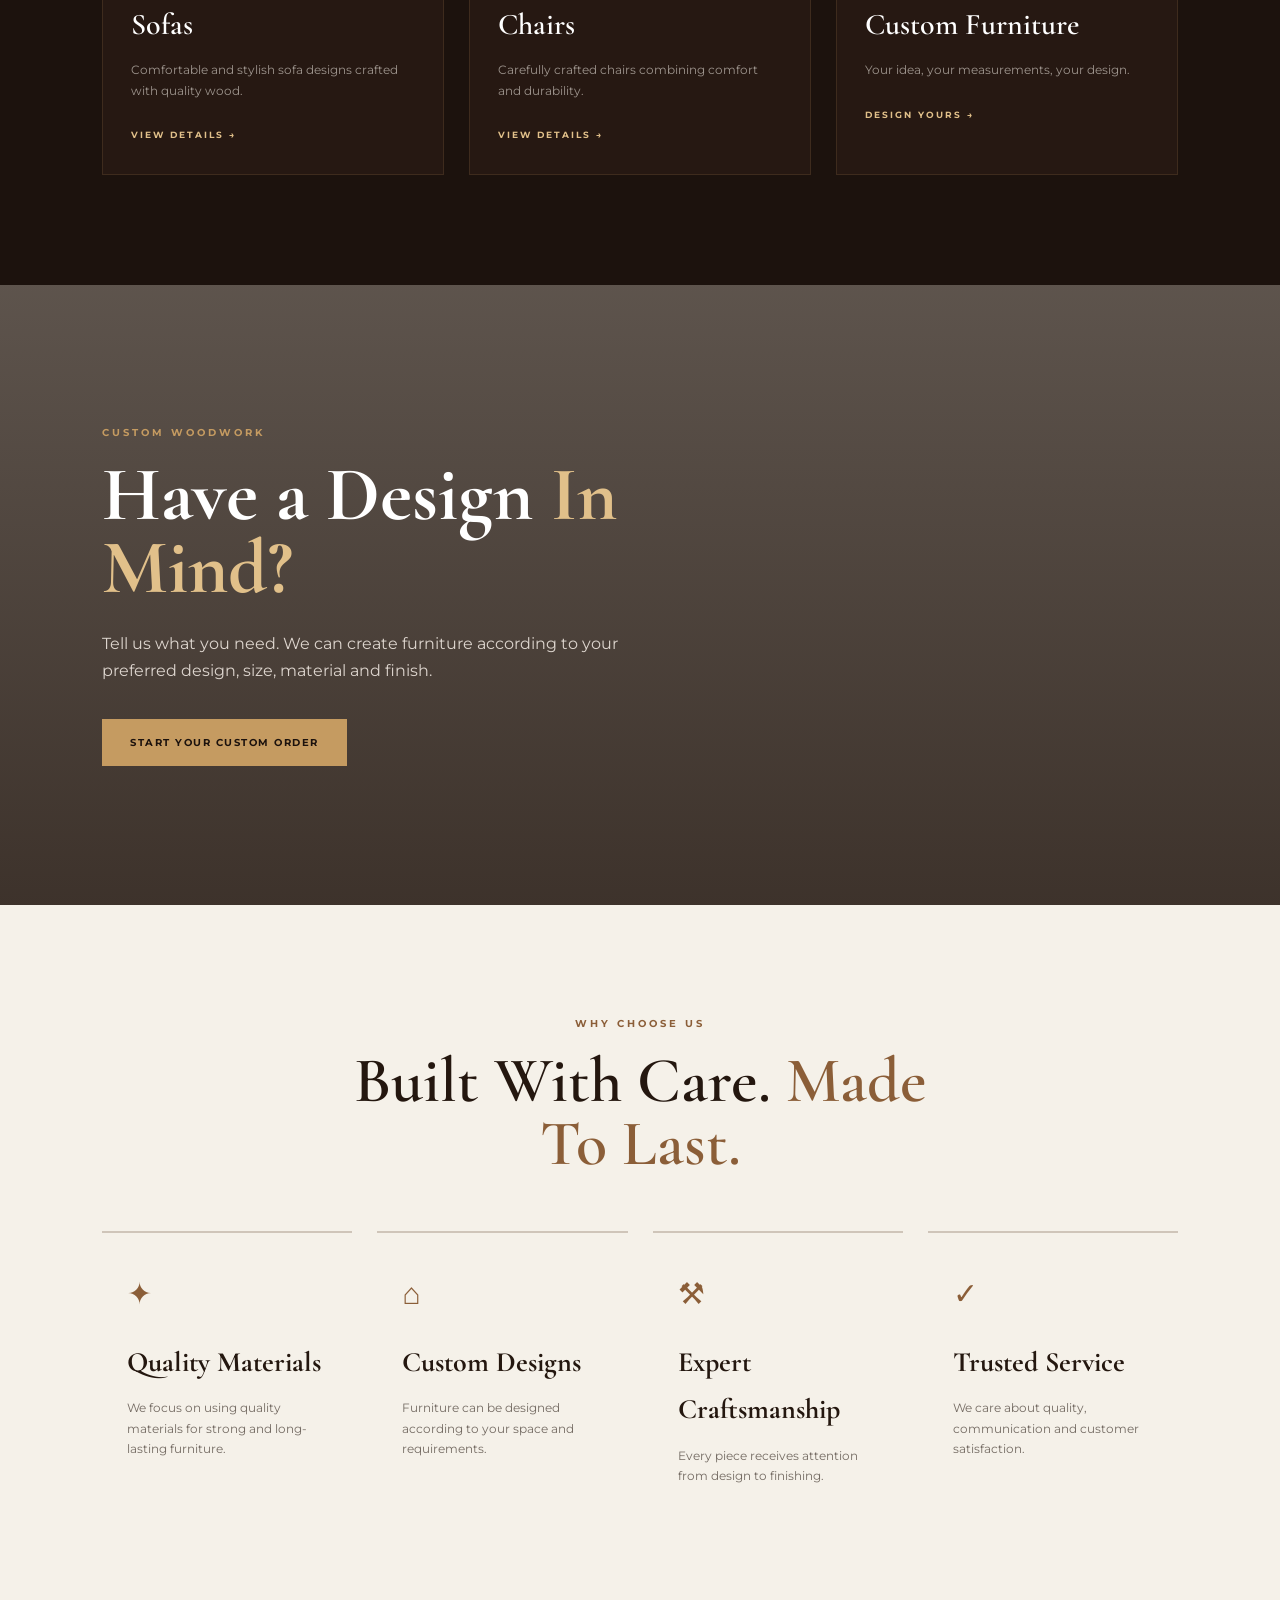
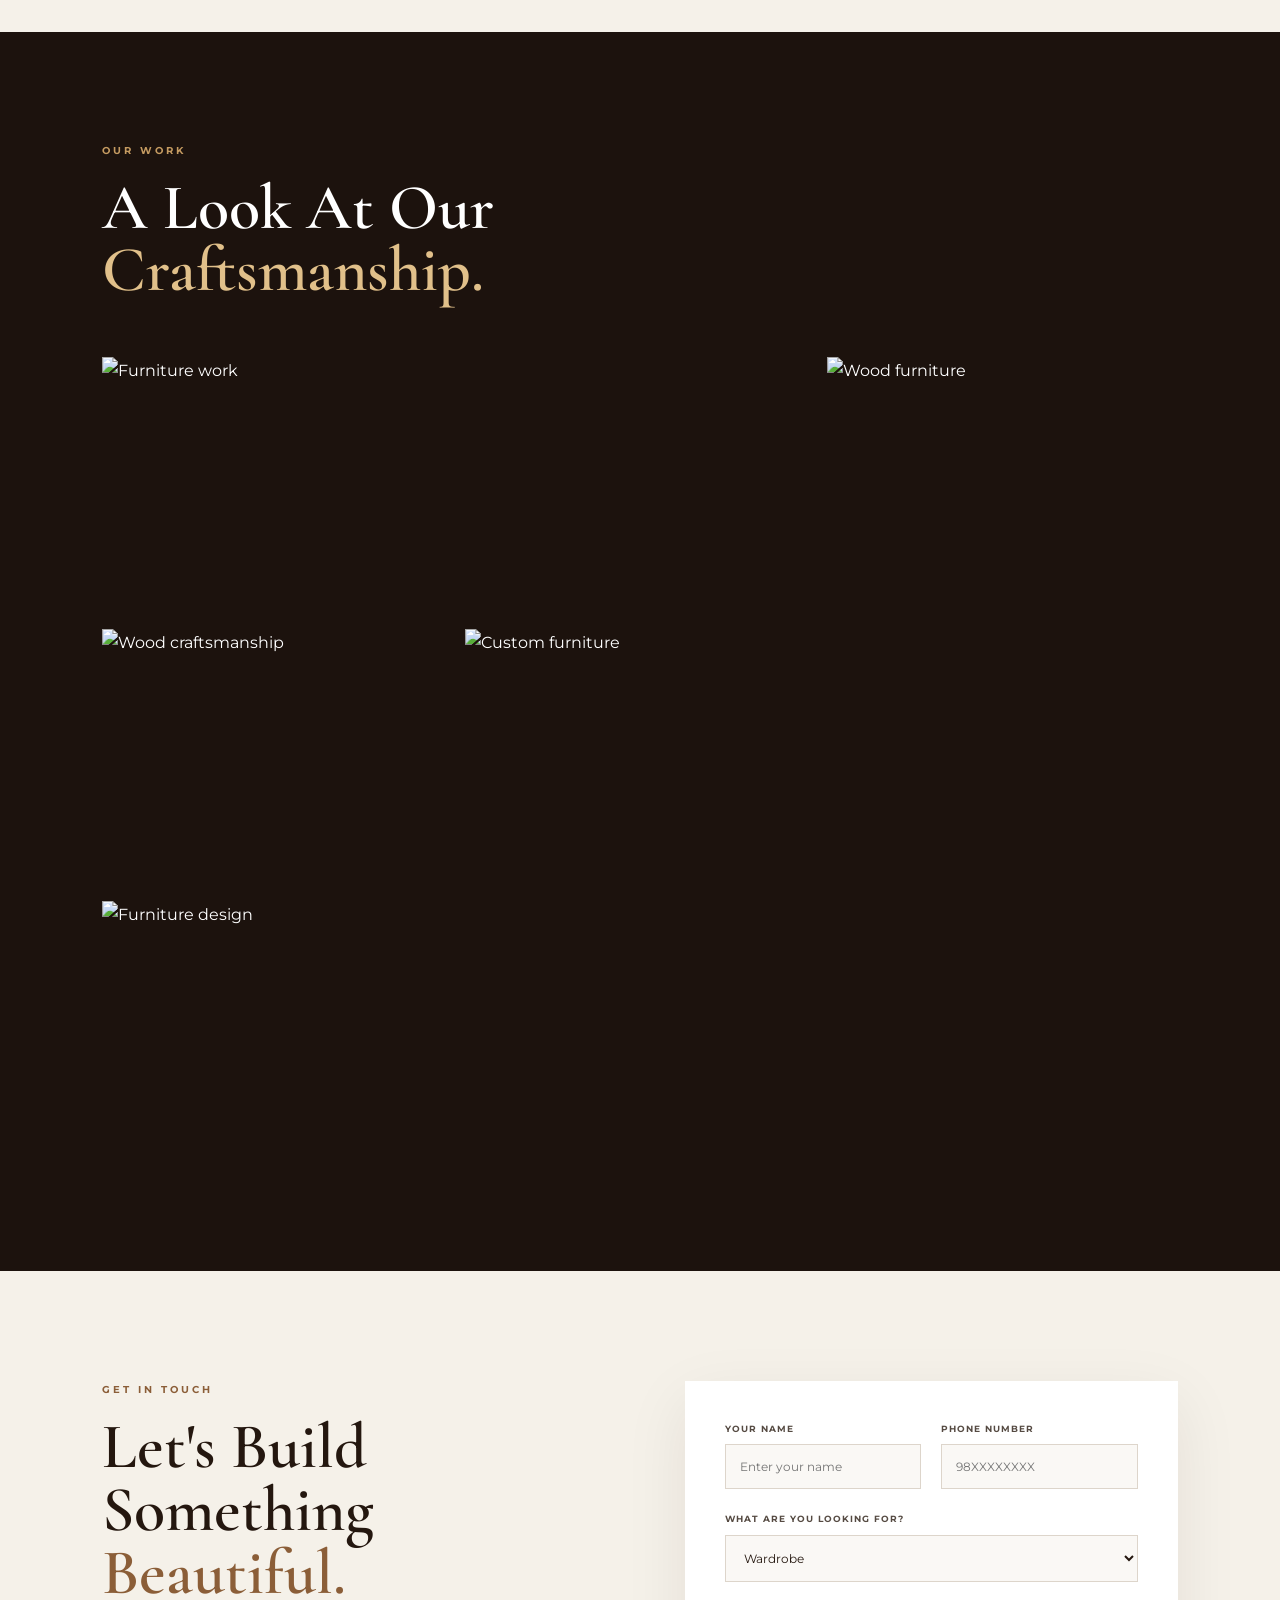
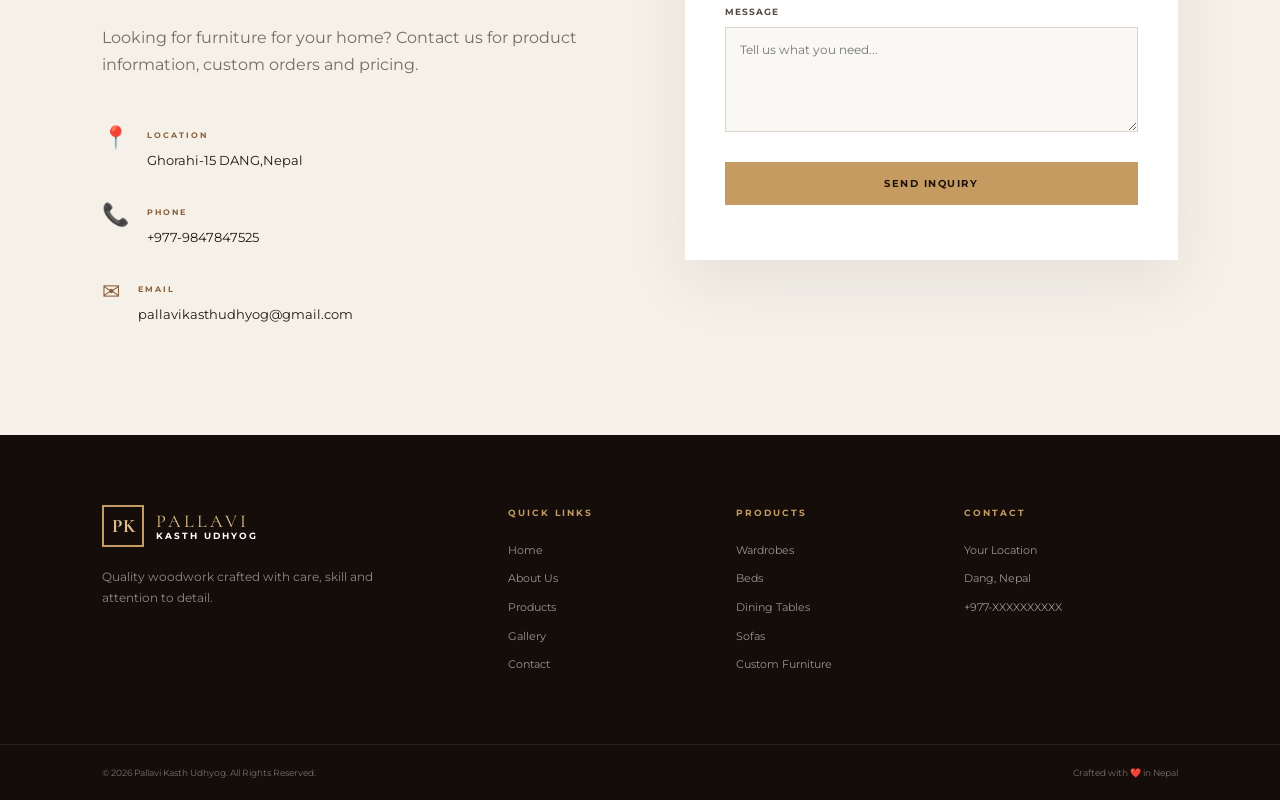
==== commit 97a50262: "Update print statement from 'Hello' to 'Goodbye'" ====
--- a/index.html
+++ b/index.html
@@ -236,7 +236,7 @@
         <article class="product-card">
 
             <div class="product-image">
-                <img src="images/dining.jpg" alt="Wooden dining table">
+                <img src="images/Screenshot 2026-11-17 203401.png" alt="Wooden dining table">
 
                 <span class="product-number">03</span>
             </div>
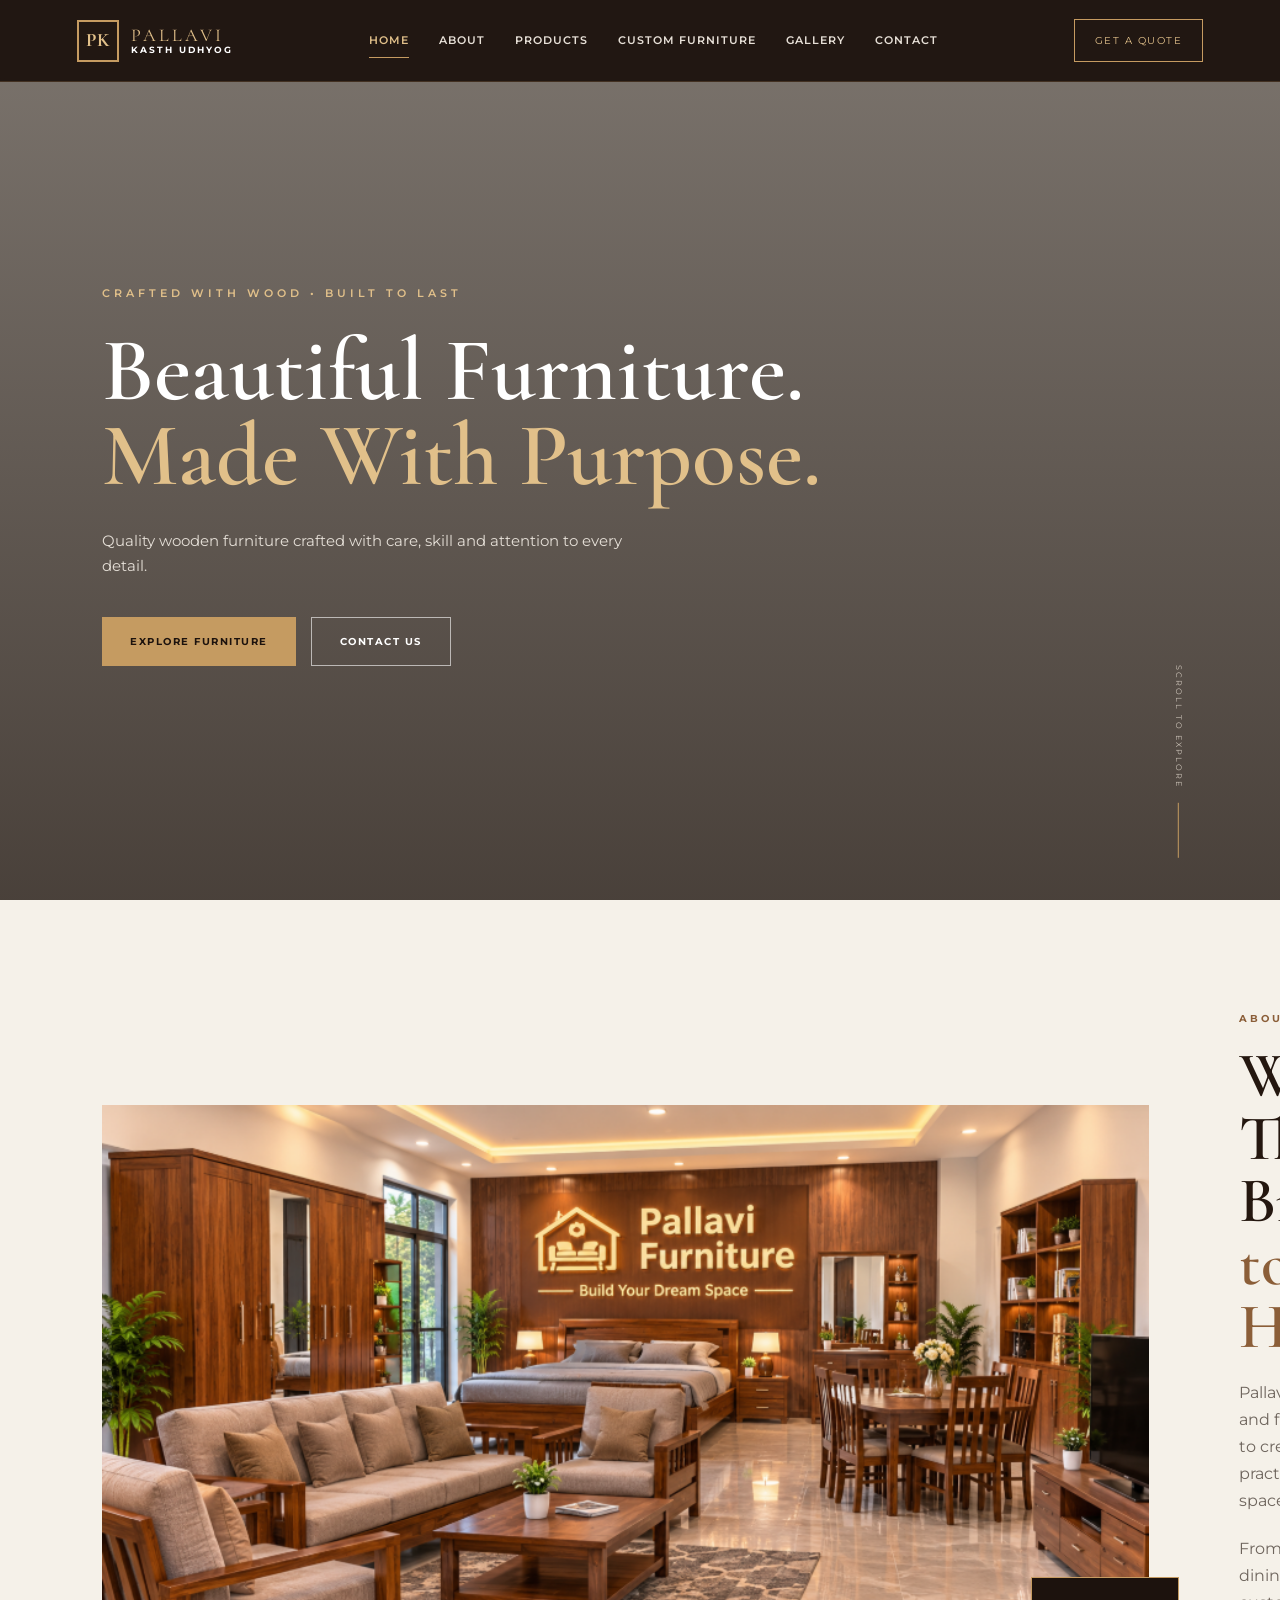
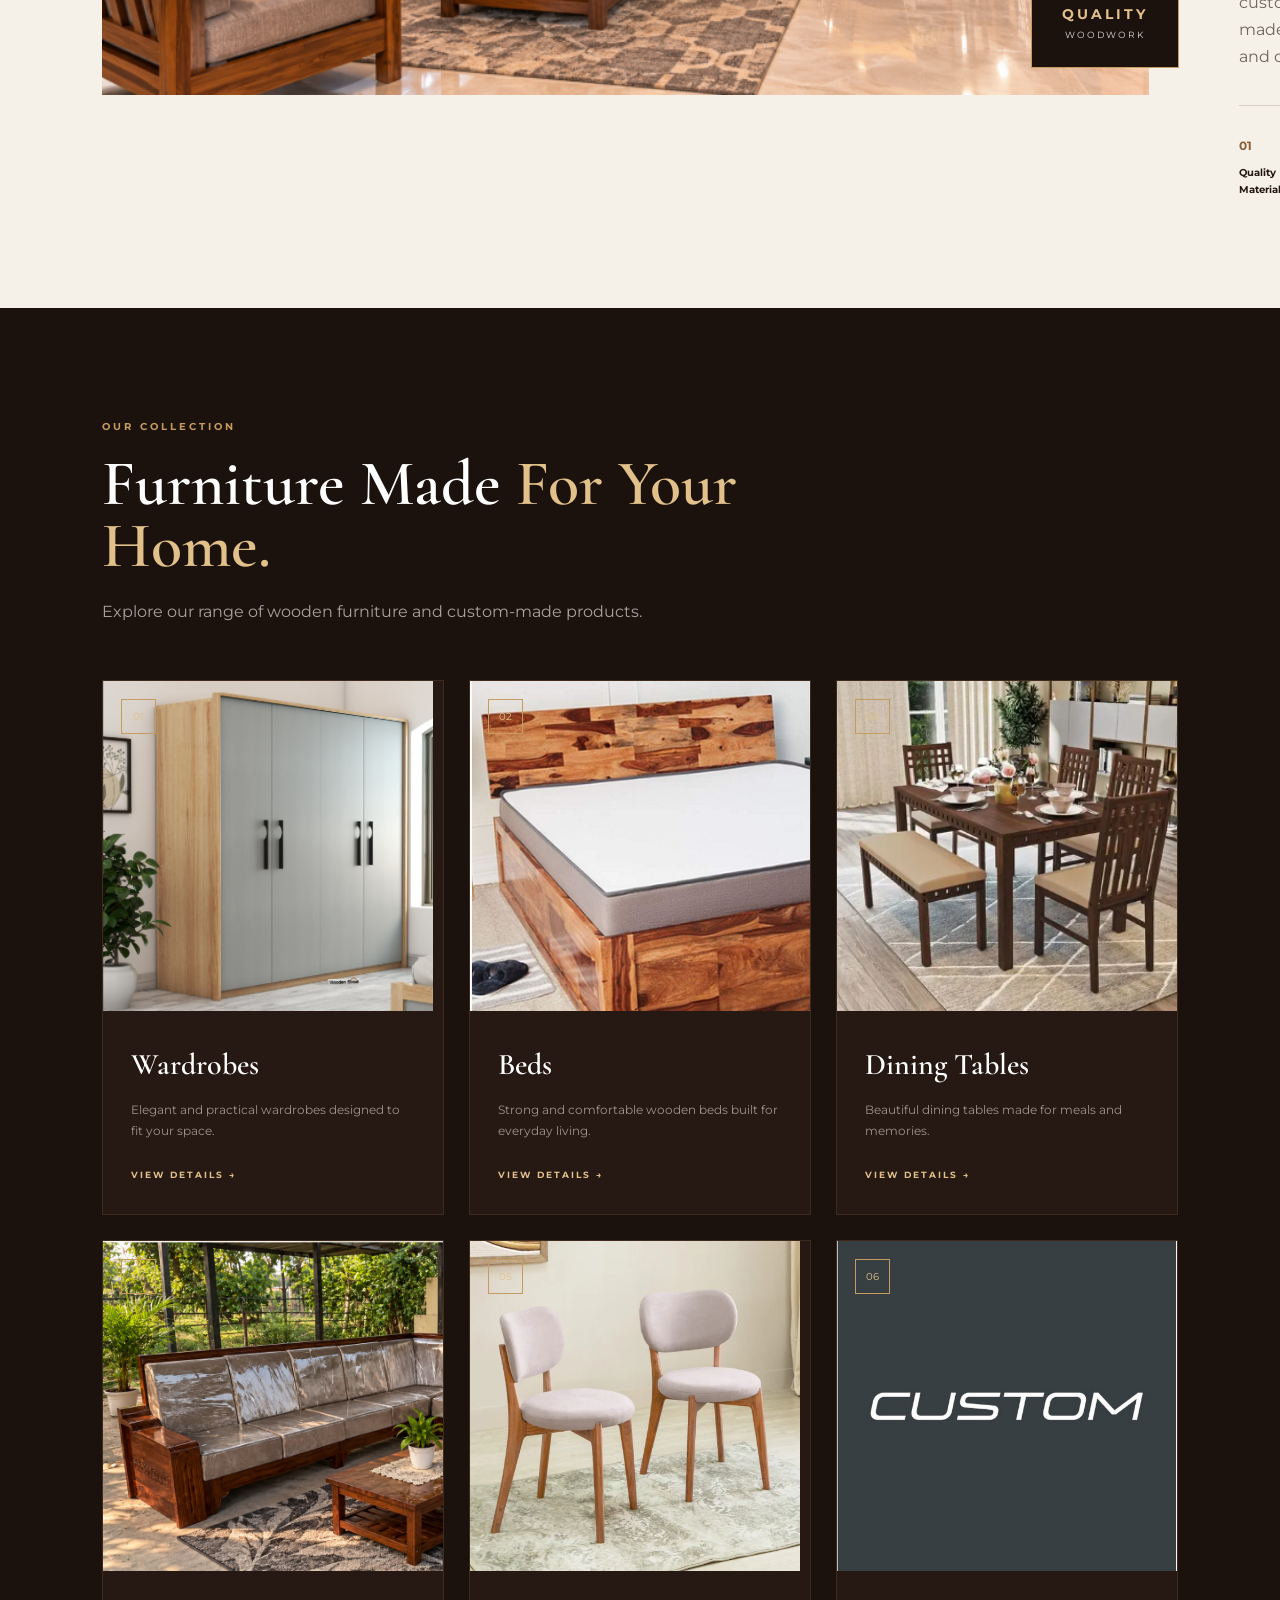
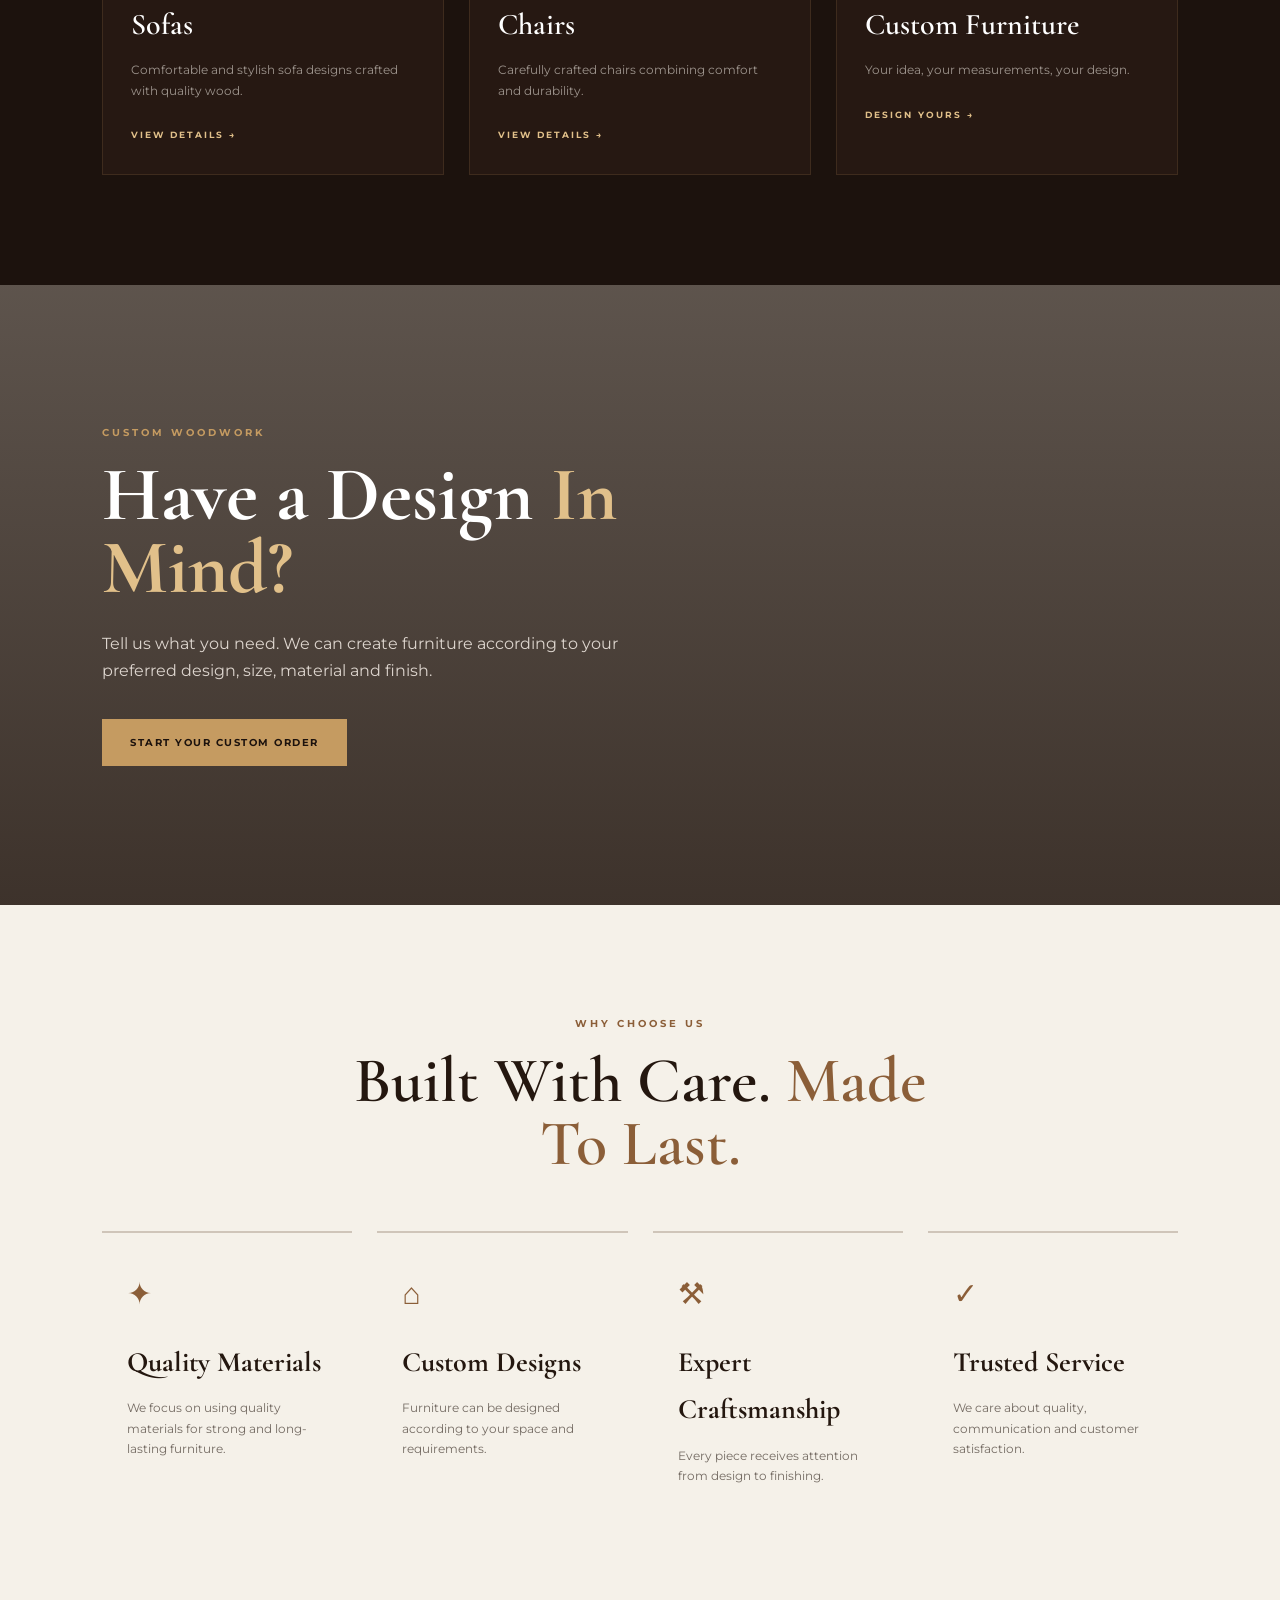
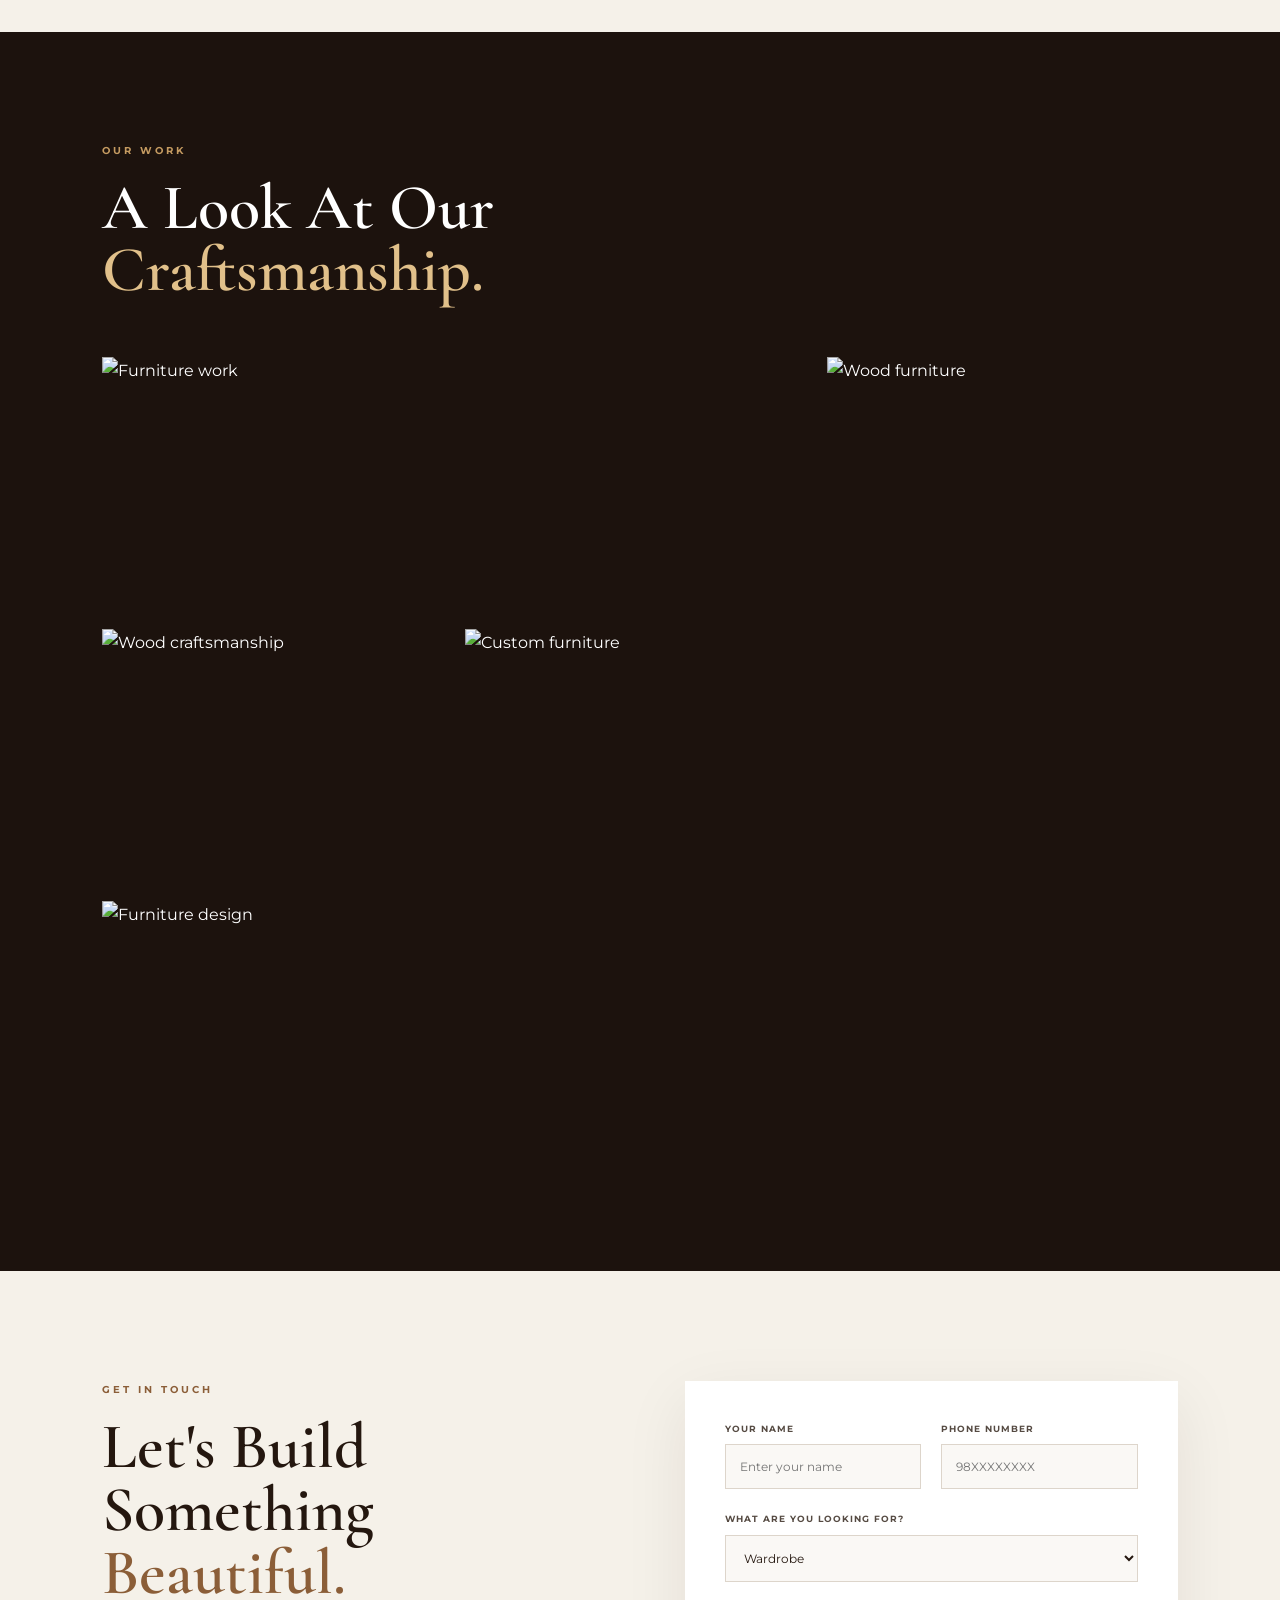
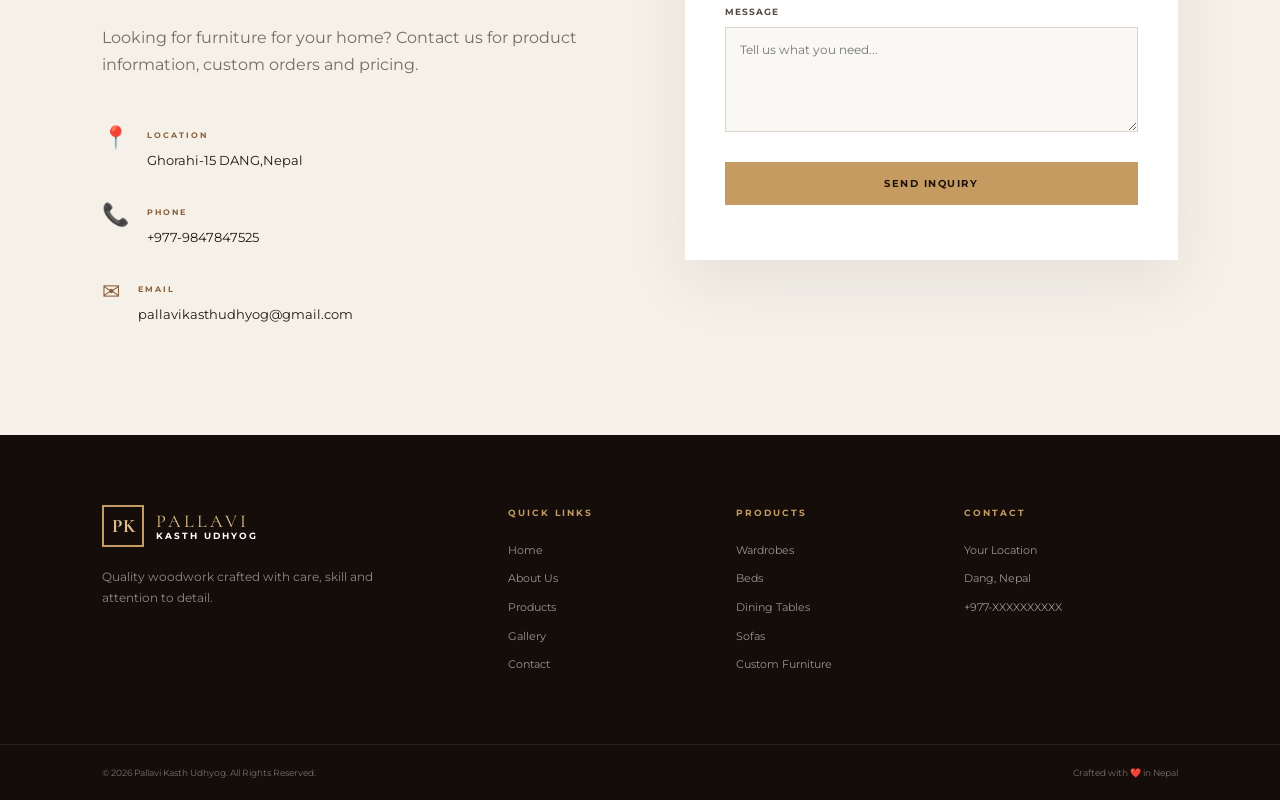
==== commit 2041338c: "Update print statement from 'Hello' to 'Goodbye'" ====
--- a/index.html
+++ b/index.html
@@ -288,7 +288,7 @@
         <article class="product-card">
 
             <div class="product-image">
-                <img src="images/chair.jpg" alt="Wooden chair">
+                <img src="images/Screenshot 2026-11-18 181842.png" alt="Wooden chair">
 
                 <span class="product-number">05</span>
             </div>
@@ -314,7 +314,7 @@
         <article class="product-card">
 
             <div class="product-image">
-                <img src="images/custom.jpg" alt="Custom wooden furniture">
+                <img src="images/Screenshot 2026-11-18 182058.png" alt="Custom wooden furniture">
 
                 <span class="product-number">06</span>
             </div>
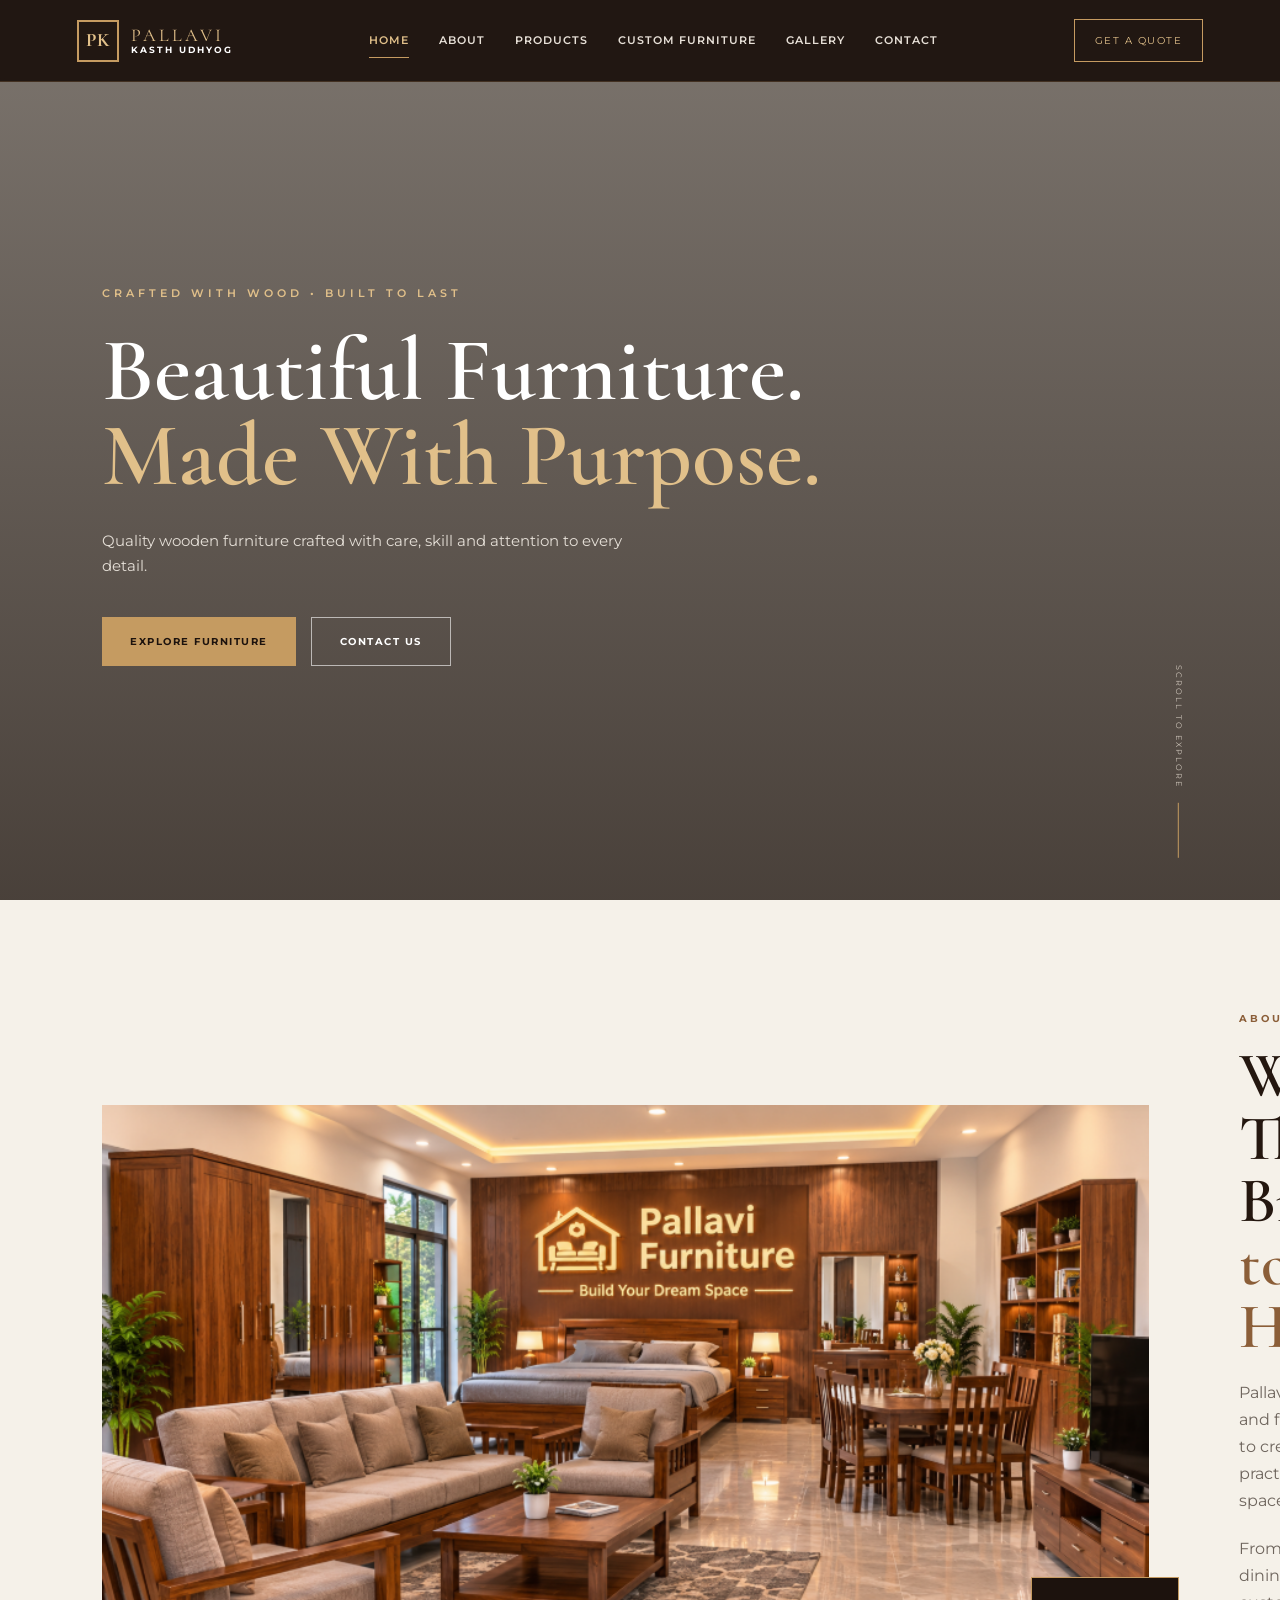
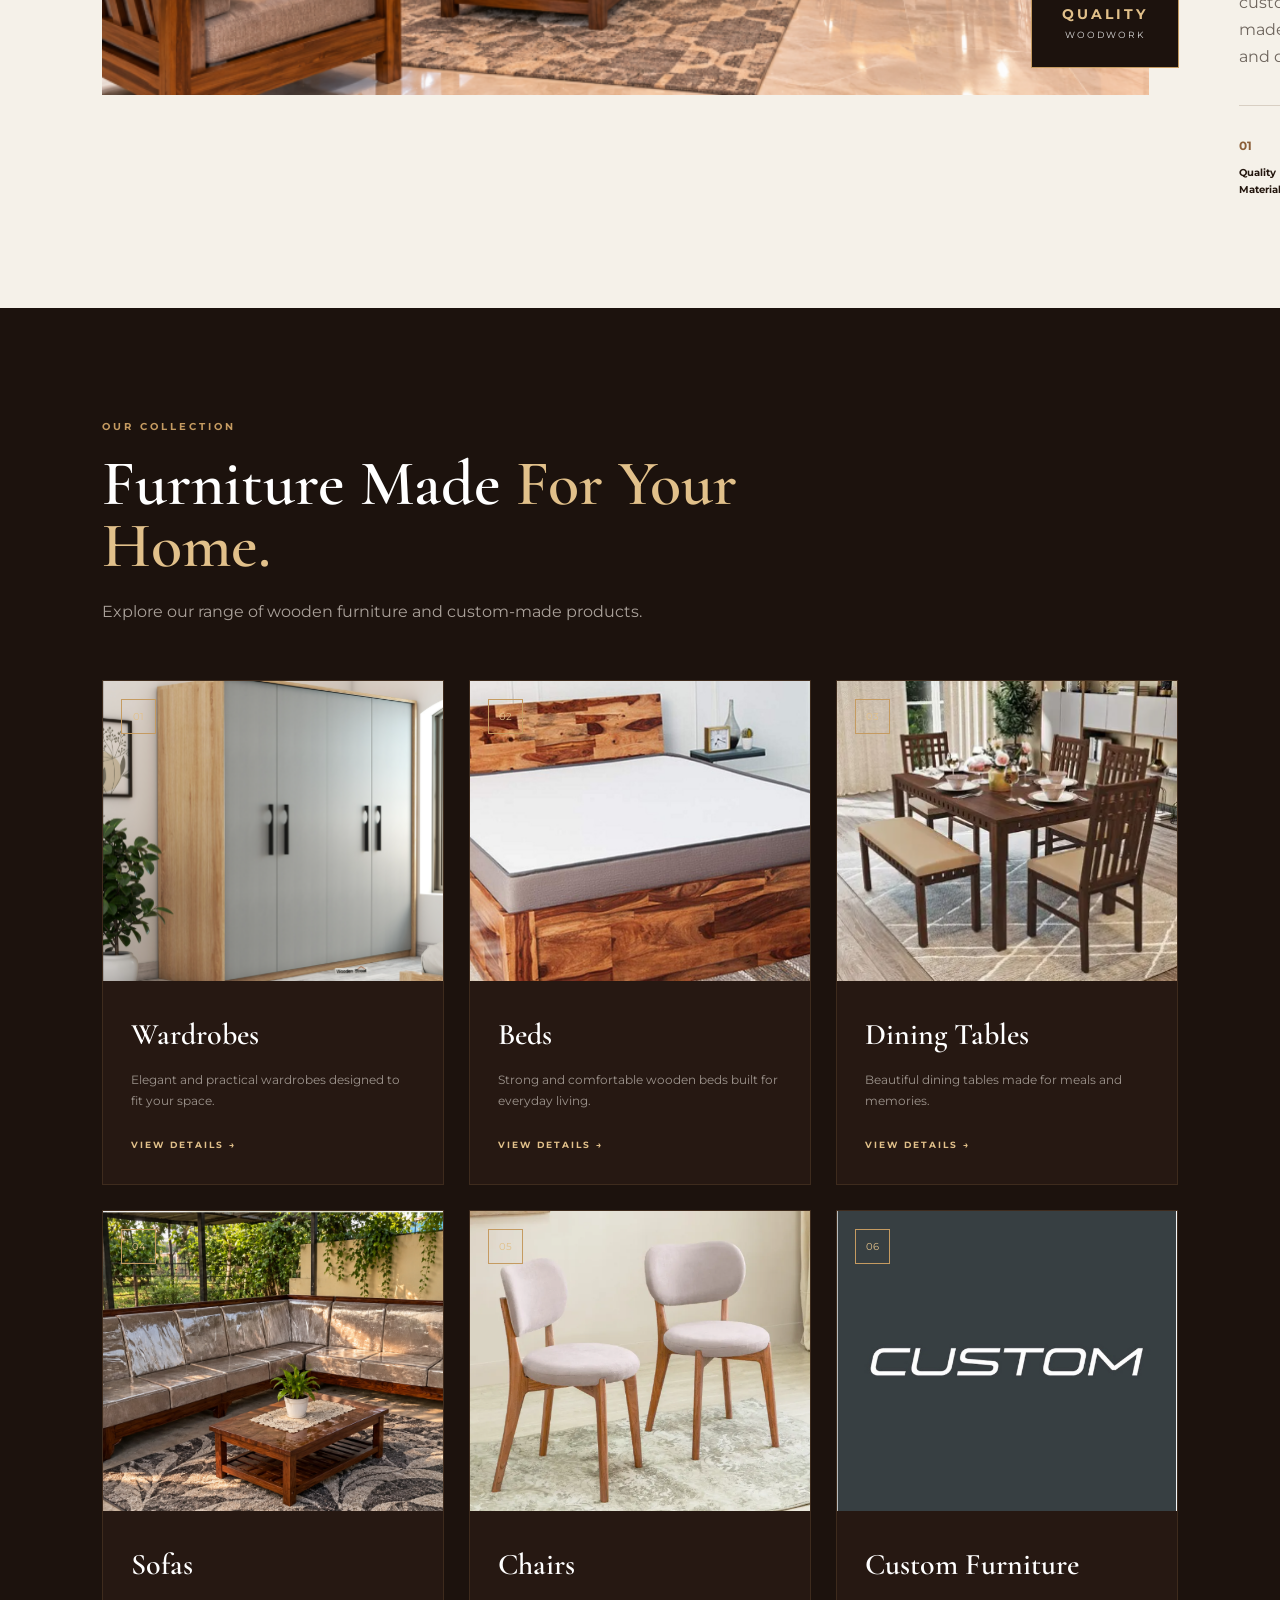
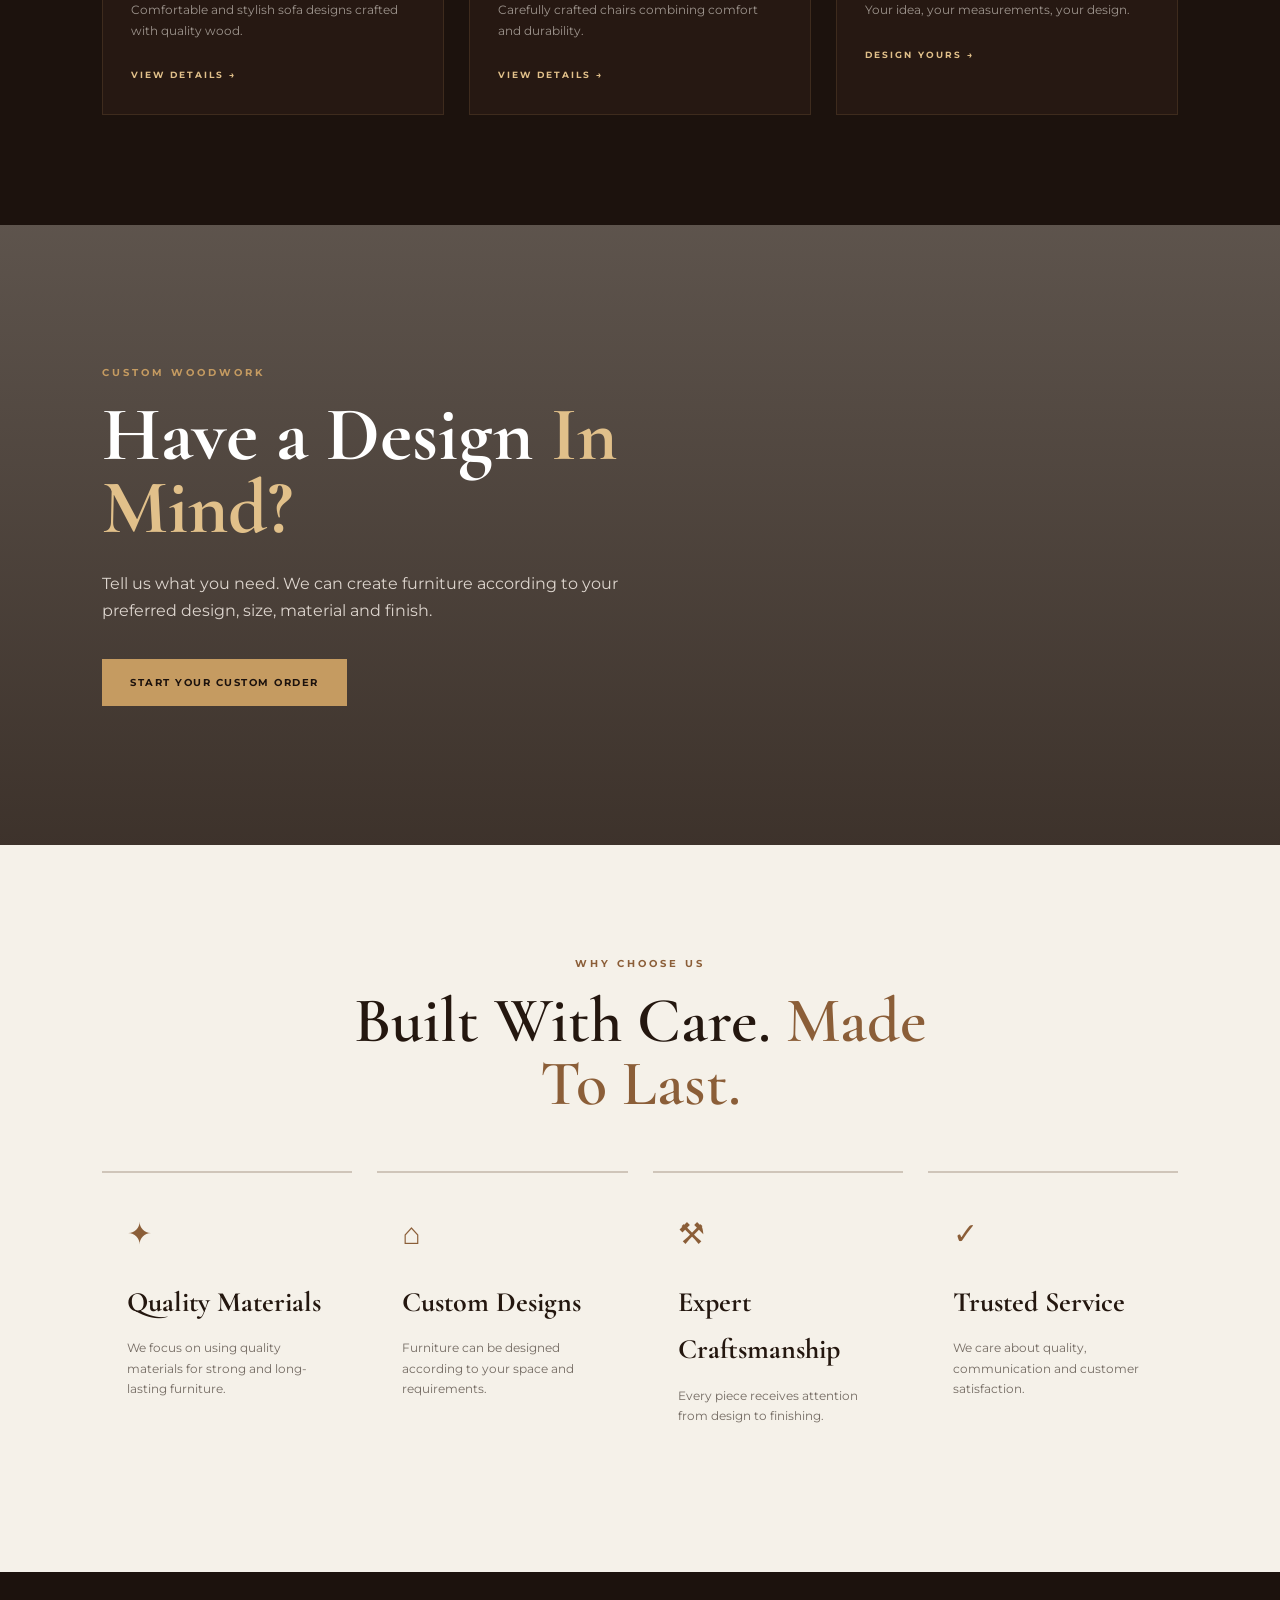
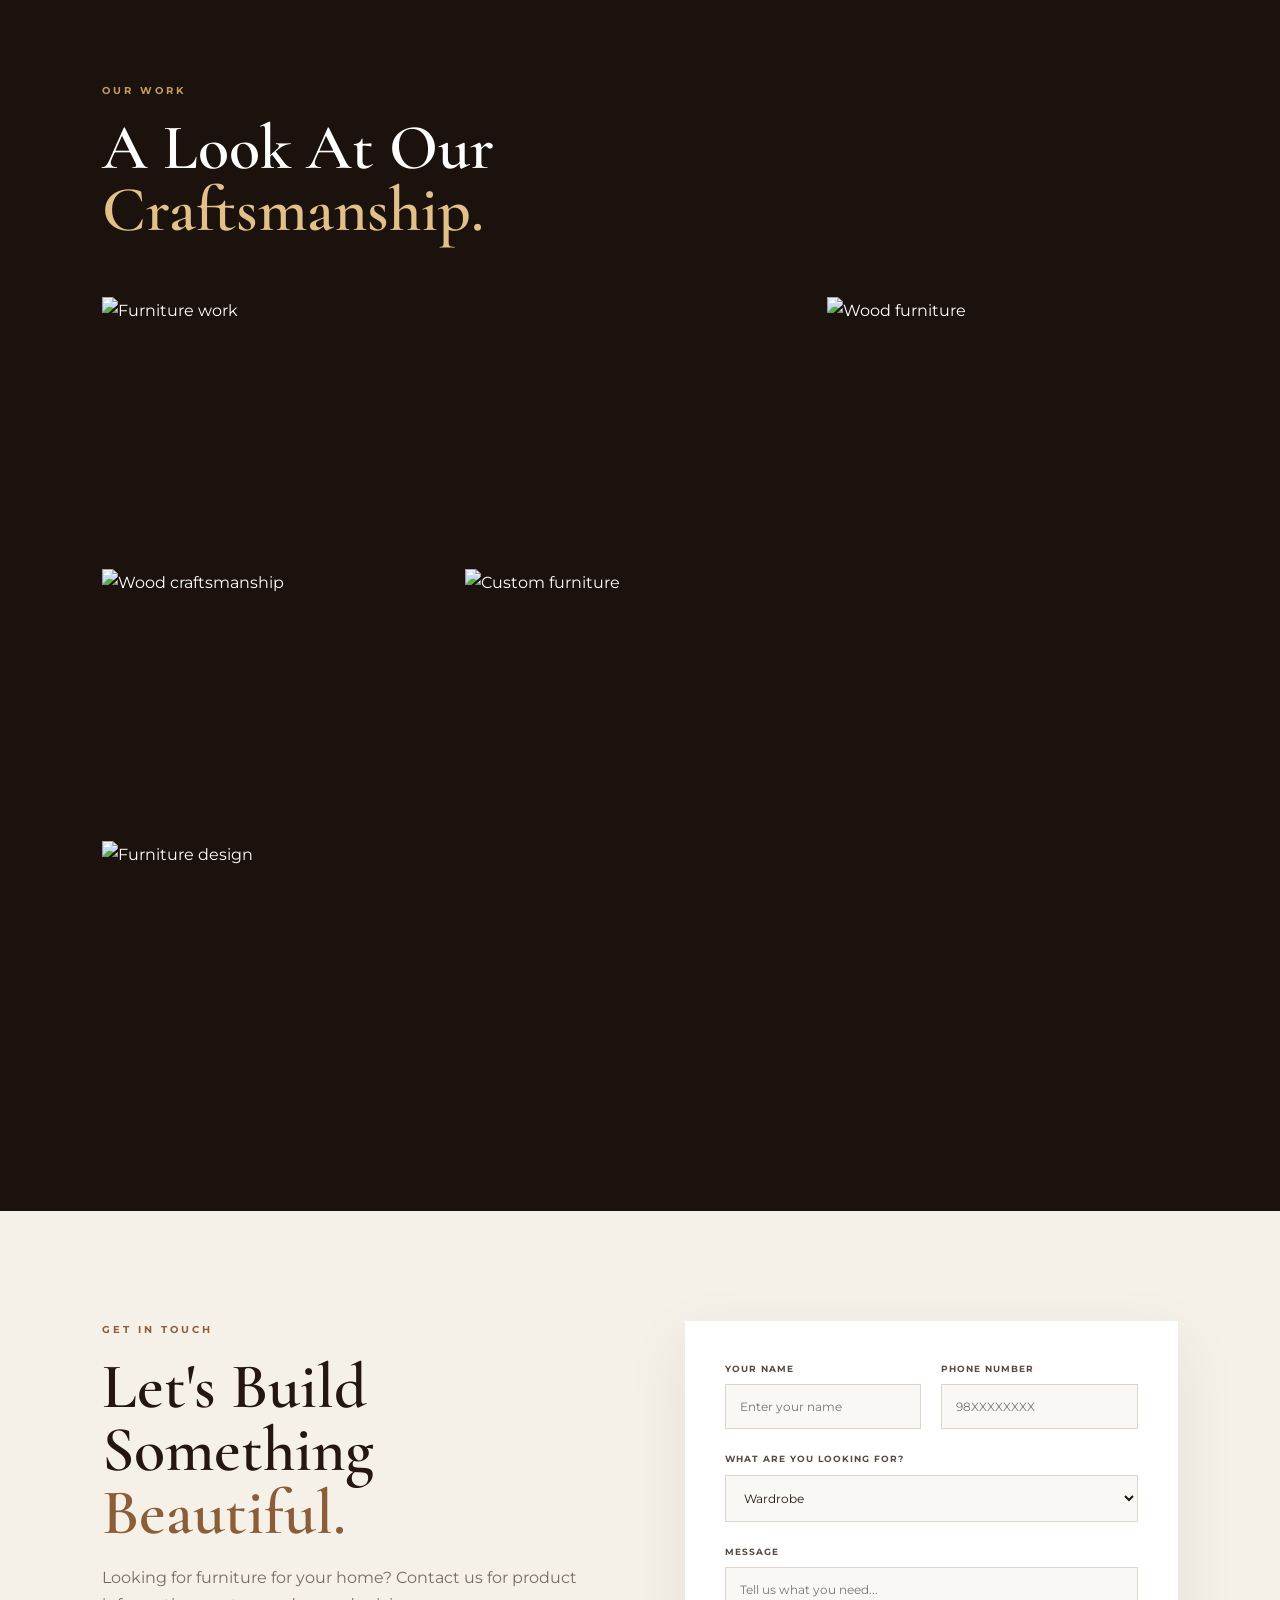
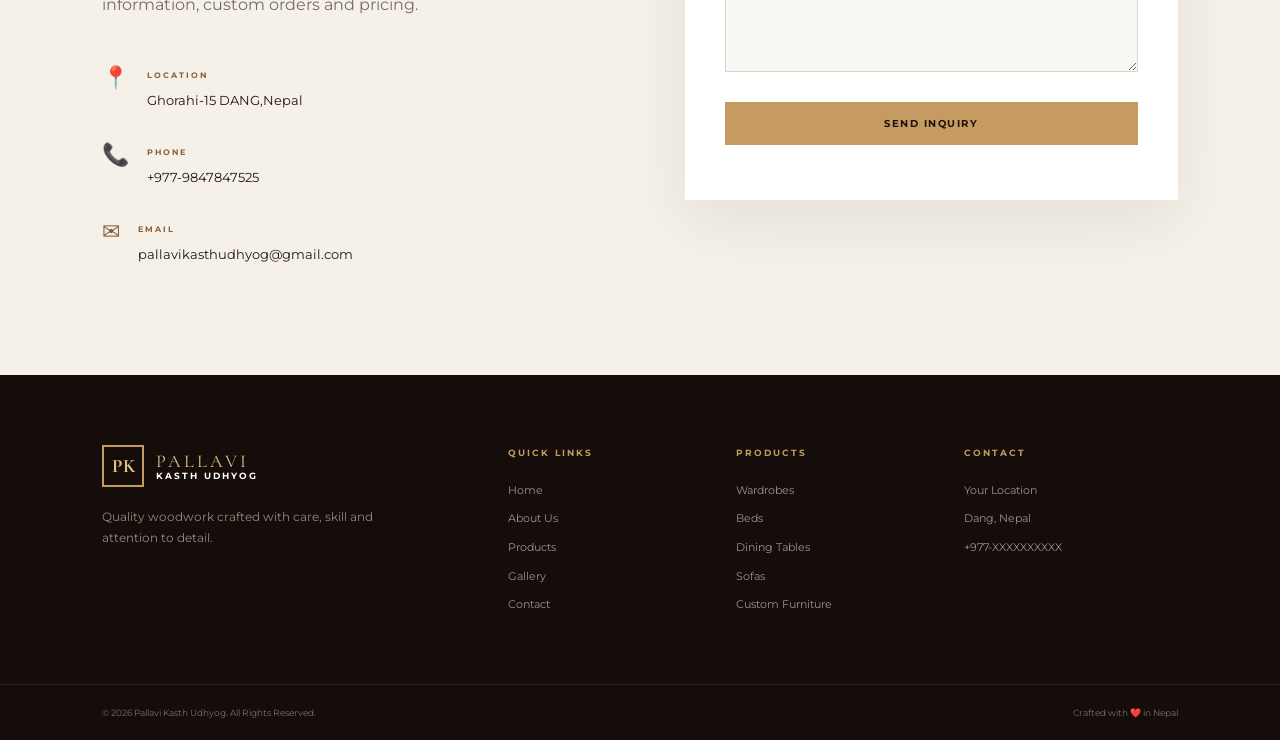
==== commit d4c261e0: "Update print statement from 'Hello' to 'Goodbye'" ====
--- a/index.html
+++ b/index.html
@@ -548,7 +548,11 @@
 
     <!-- CONTACT FORM -->
 
-    <form class="contact-form" id="contactForm">
+   <form
+    class="contact-form"
+    id="contactForm"
+    action="https://formspree.io/f/xppdjvqq"
+    method="POST">
 
         <div class="form-row">
 
--- a/style.css
+++ b/style.css
@@ -1621,3 +1621,26 @@
         height: 300px;
     }
 }
+/* Fix product image sizes */
+.product-grid {
+    align-items: stretch;
+}
+
+.product-card {
+    height: 100%;
+}
+
+.product-image {
+    width: 100%;
+    height: 300px;
+    overflow: hidden;
+    position: relative;
+}
+
+.product-image img {
+    width: 100%;
+    height: 100%;
+    object-fit: cover;
+    object-position: center;
+    display: block;
+}
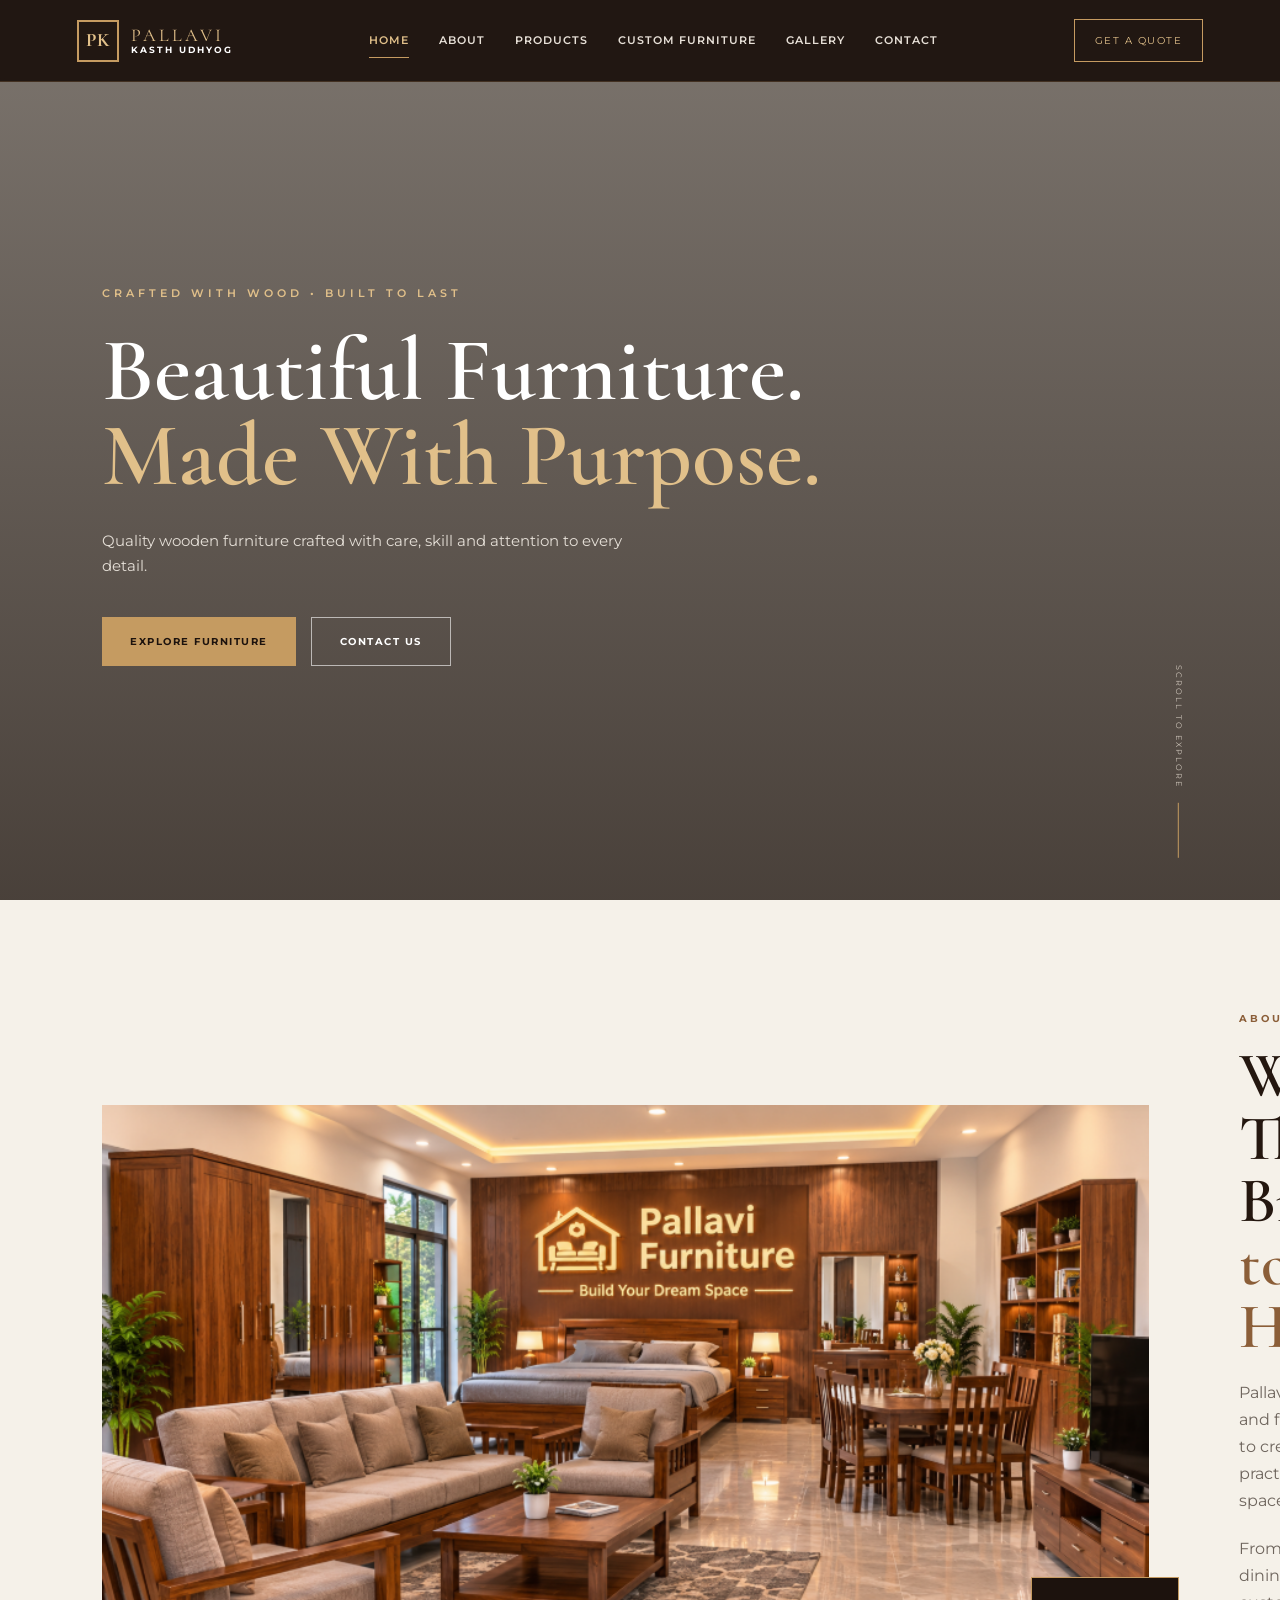
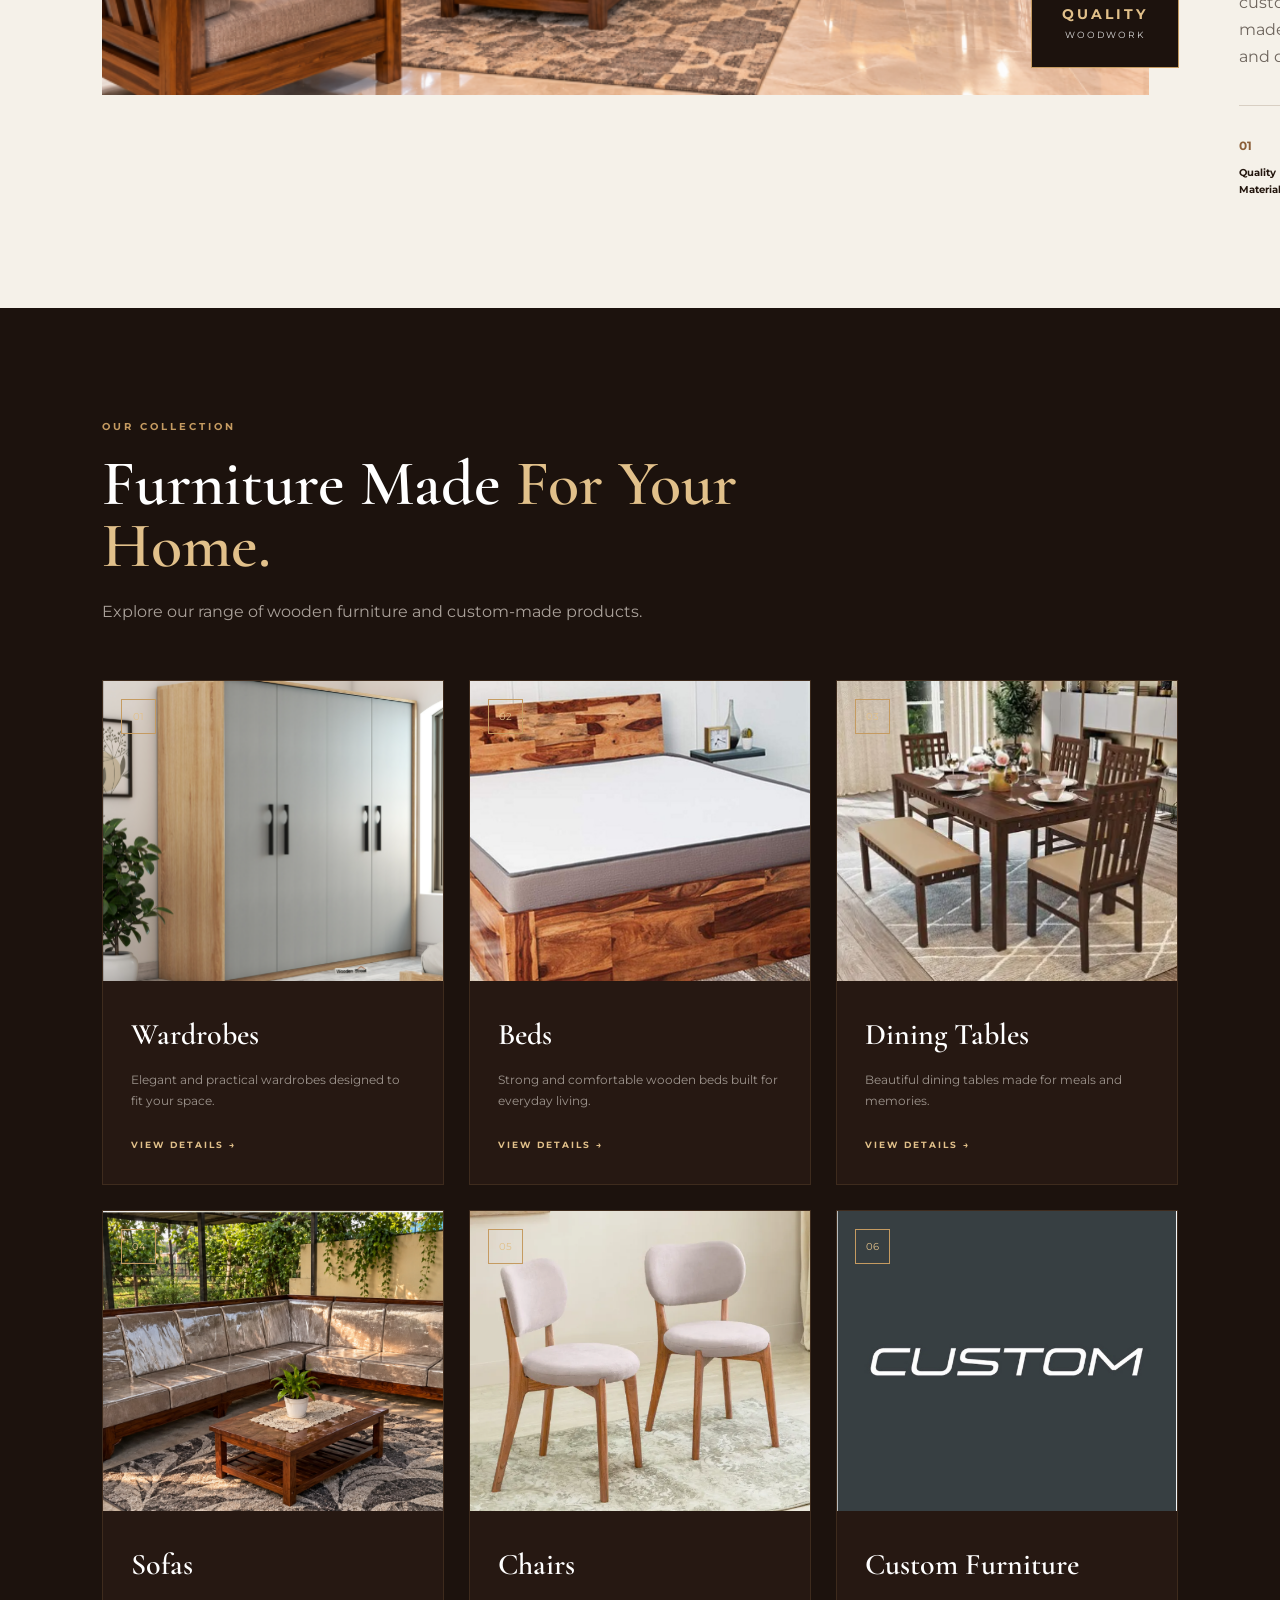
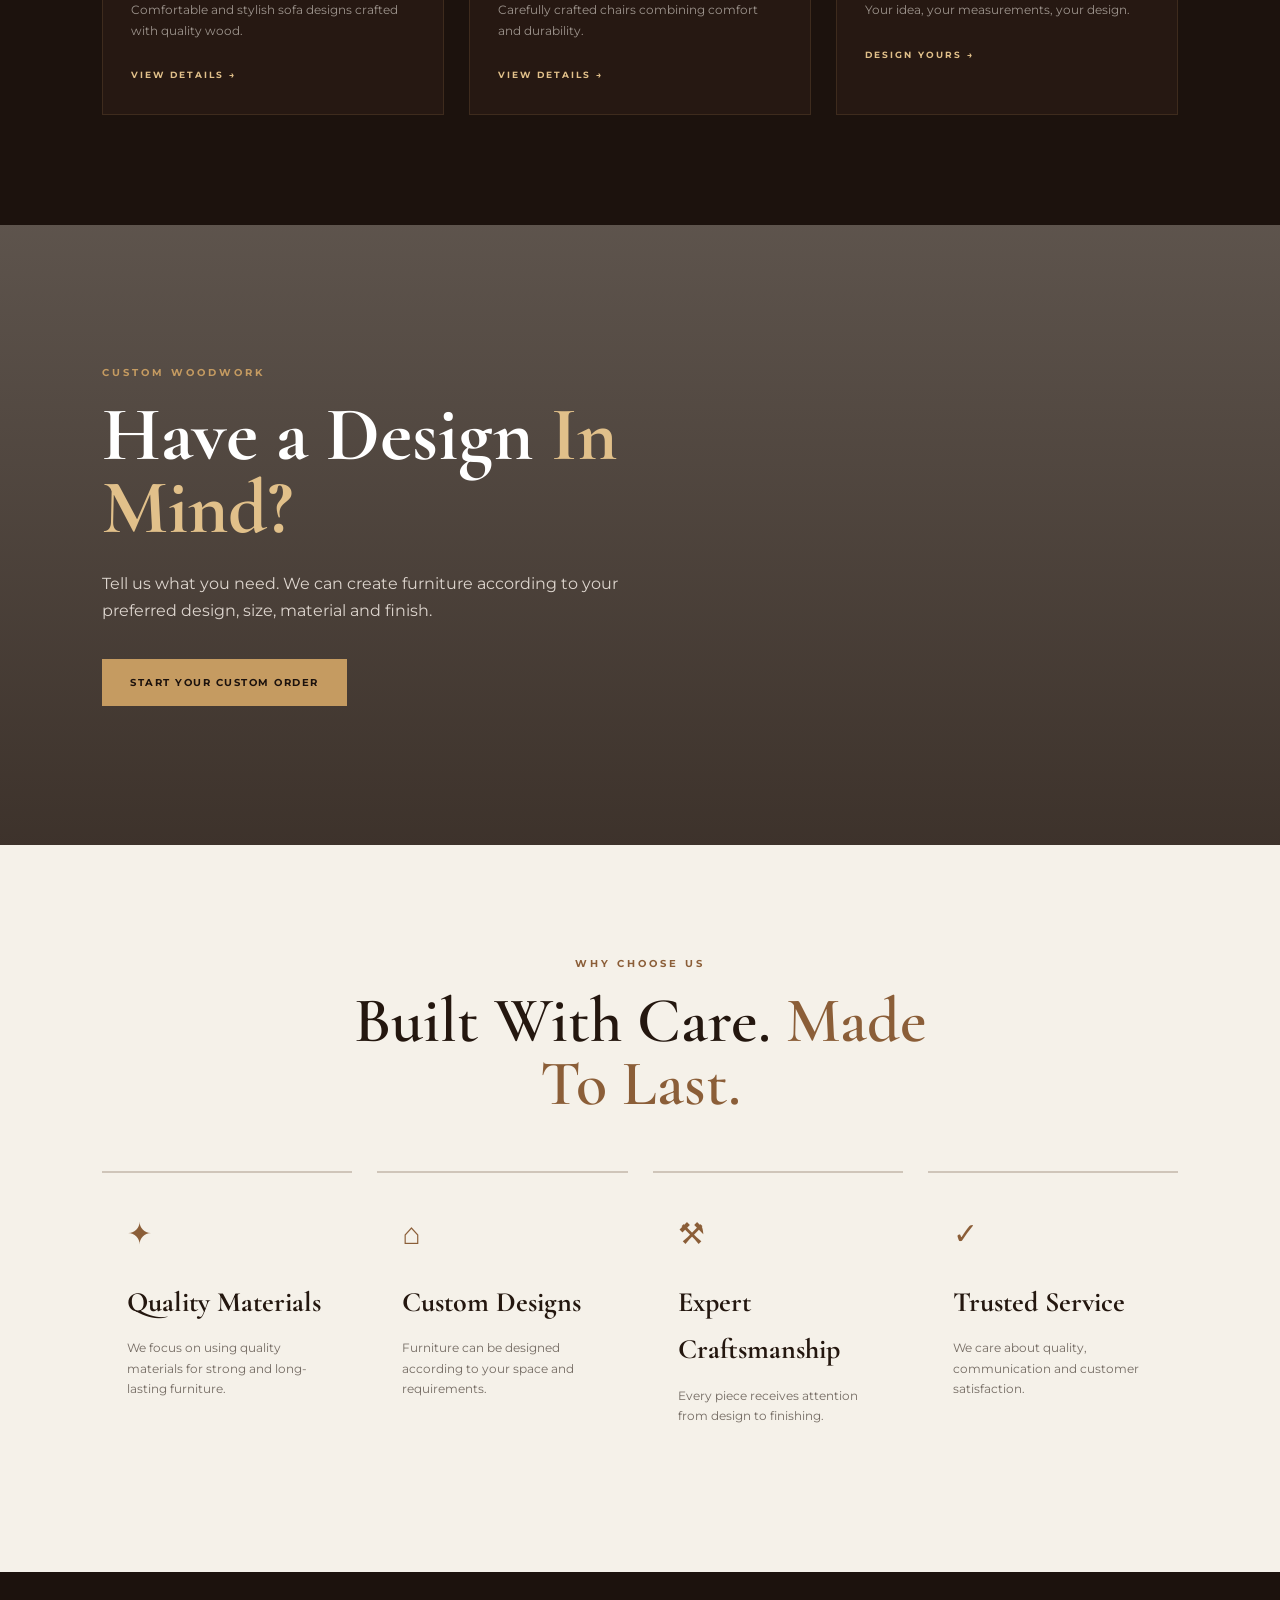
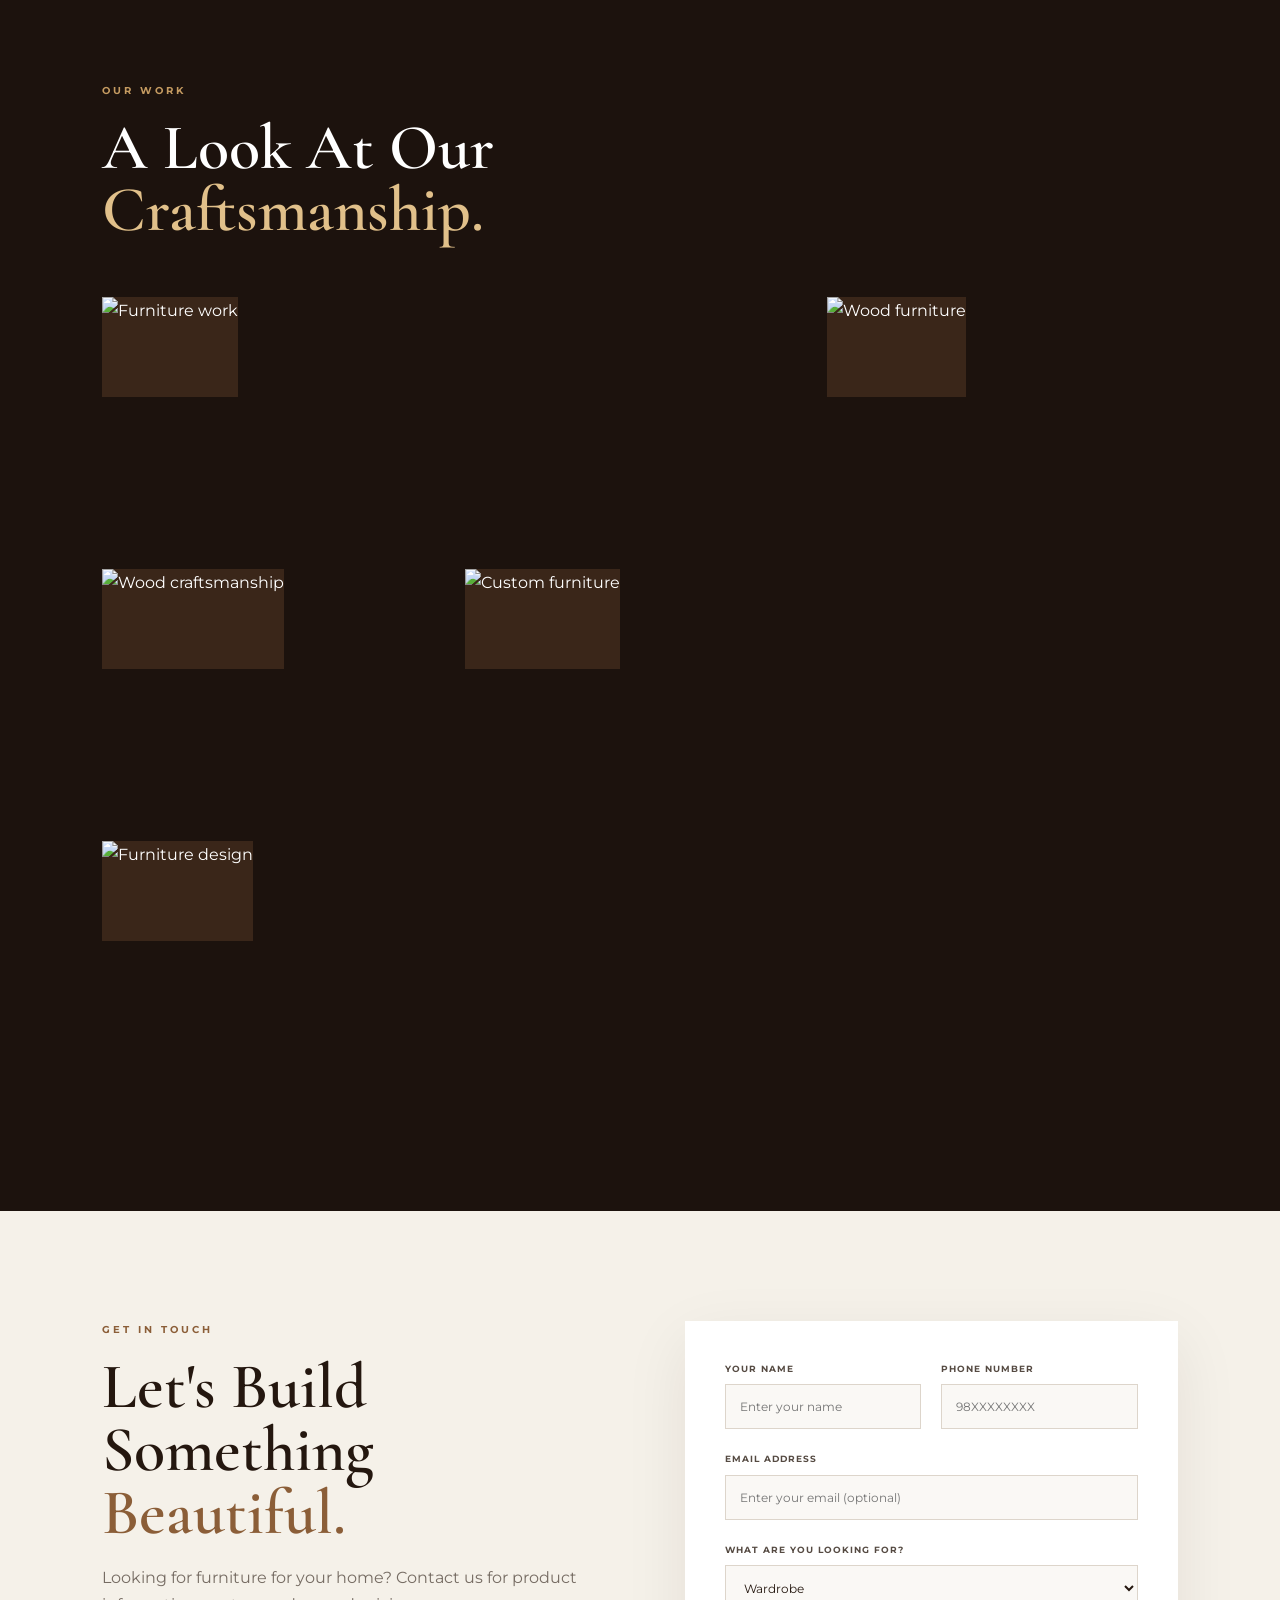
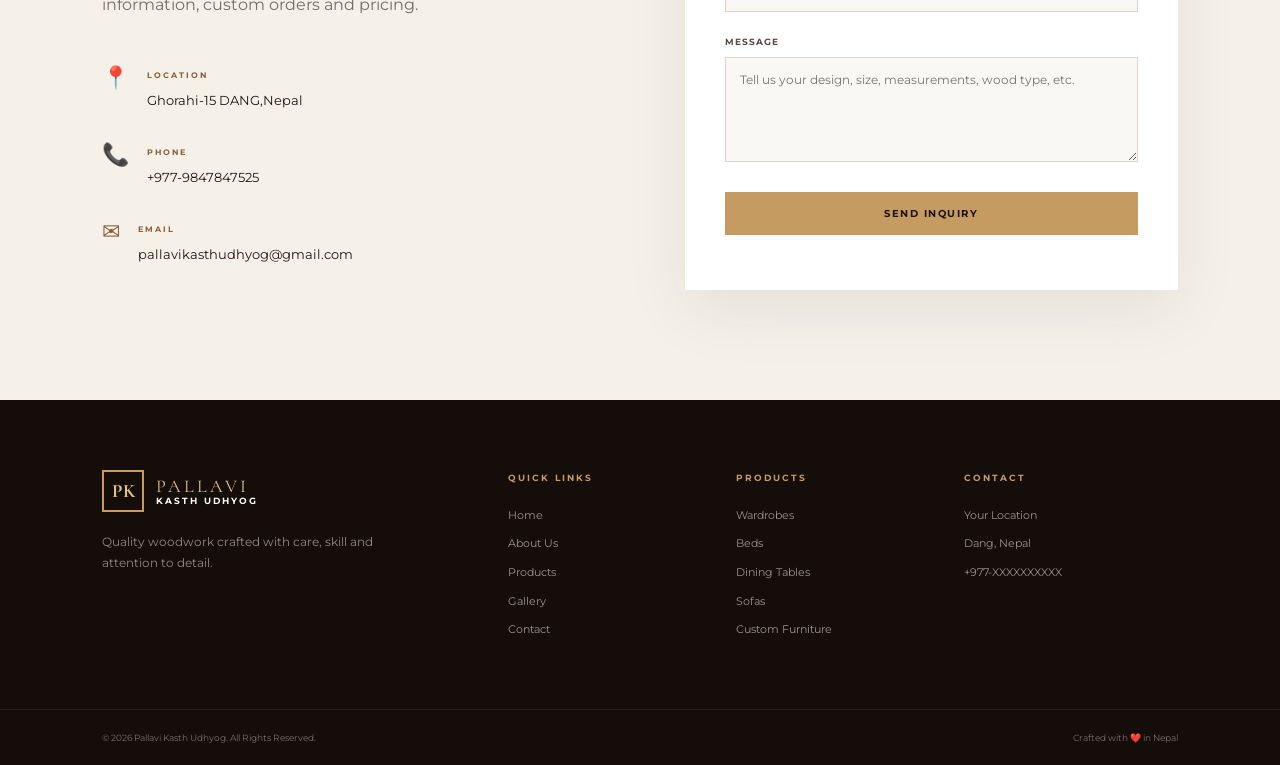
==== commit bbdc512b: "Update print statement from 'Hello' to 'Goodbye'" ====
--- a/index.html
+++ b/index.html
@@ -548,78 +548,61 @@
 
     <!-- CONTACT FORM -->
 
-   <form
-    class="contact-form"
-    id="contactForm"
-    action="https://formspree.io/f/xppdjvqq"
-    method="POST">
-
-        <div class="form-row">
-
-            <div class="input-group">
-                <label>Your Name</label>
-
-                <input
-                    type="text"
-                    id="name"
-                    placeholder="Enter your name"
-                    required>
-            </div>
-
-
-            <div class="input-group">
-                <label>Phone Number</label>
-
-                <input
-                    type="tel"
-                    id="phone"
-                    placeholder="98XXXXXXXX"
-                    required>
-            </div>
-
-        </div>
-
+   
+<form class="contact-form" id="contactForm"
+      action="https://formspree.io/f/xppdjvqq"
+      method="POST">
+
+    <div class="form-row">
 
         <div class="input-group">
-
-            <label>What are you looking for?</label>
-
-            <select id="service">
-
-                <option>Wardrobe</option>
-                <option>Bed</option>
-                <option>Dining Table</option>
-                <option>Sofa</option>
-                <option>Chair</option>
-                <option>Custom Furniture</option>
-                <option>Other</option>
-
-            </select>
-
-        </div>
-
+            <label>Your Name</label>
+            <input type="text" id="name" name="name"
+                   placeholder="Enter your name" required>
+        </div>
 
         <div class="input-group">
-
-            <label>Message</label>
-
-            <textarea
-                id="message"
-                rows="5"
-                placeholder="Tell us what you need..."
-                required></textarea>
-
-        </div>
-
-
-        <button type="submit" class="btn primary-btn form-button">
-            Send Inquiry
-        </button>
-
-        <p id="formMessage" class="form-message"></p>
-
-    </form>
-
+            <label>Phone Number</label>
+            <input type="tel" id="phone" name="phone"
+                   placeholder="98XXXXXXXX" required>
+        </div>
+
+    </div>
+
+    <div class="input-group">
+        <label>Email Address</label>
+        <input type="email" id="email" name="email"
+               placeholder="Enter your email (optional)">
+    </div>
+
+    <div class="input-group">
+        <label>What are you looking for?</label>
+        <select id="service" name="service">
+            <option>Wardrobe</option>
+            <option>Bed</option>
+            <option>Dining Table</option>
+            <option>Sofa</option>
+            <option>Chair</option>
+            <option>Custom Furniture</option>
+            <option>Other</option>
+        </select>
+    </div>
+
+    <div class="input-group">
+        <label>Message</label>
+        <textarea id="message" name="message"
+                  rows="5"
+                  placeholder="Tell us your design, size, measurements, wood type, etc."
+                  required></textarea>
+    </div>
+
+    <button type="submit" class="btn primary-btn form-button">
+        Send Inquiry
+    </button>
+
+    <p id="formMessage" class="form-message"></p>
+
+</form>
 </section>
 
 
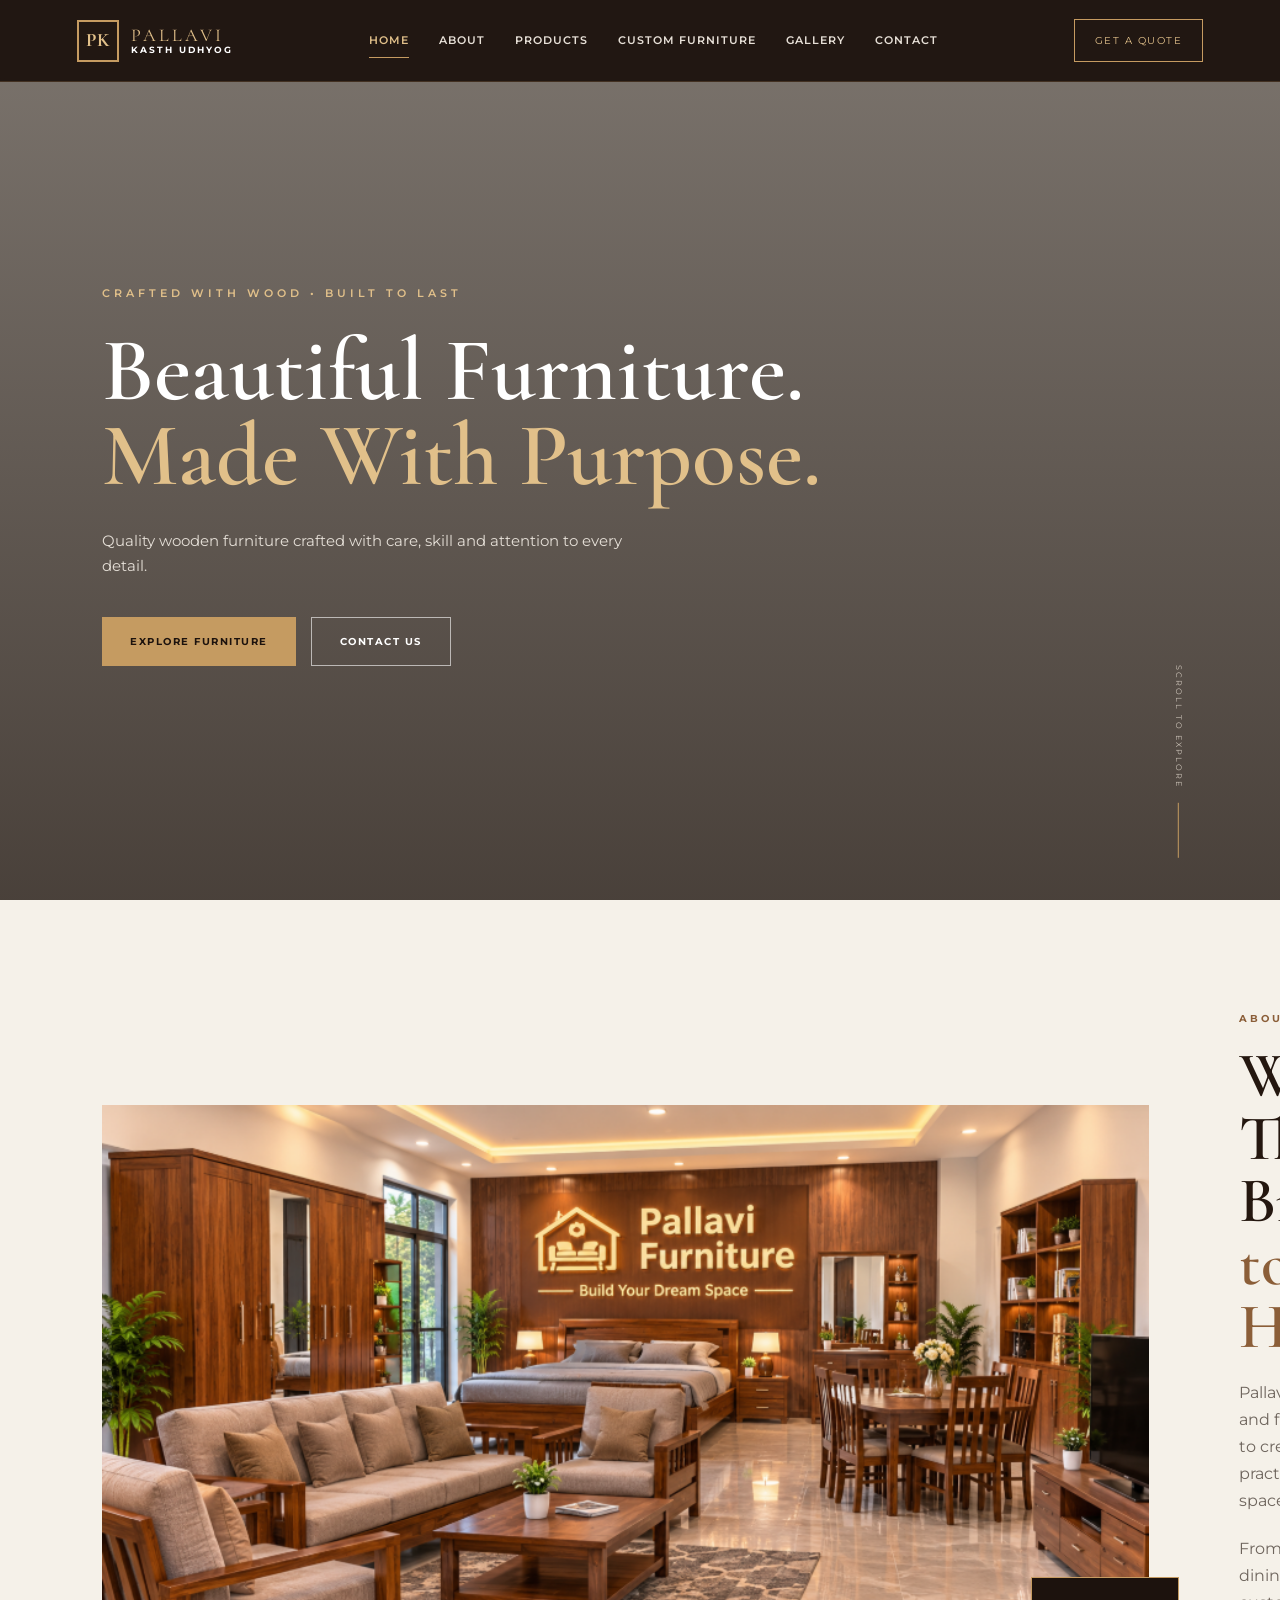
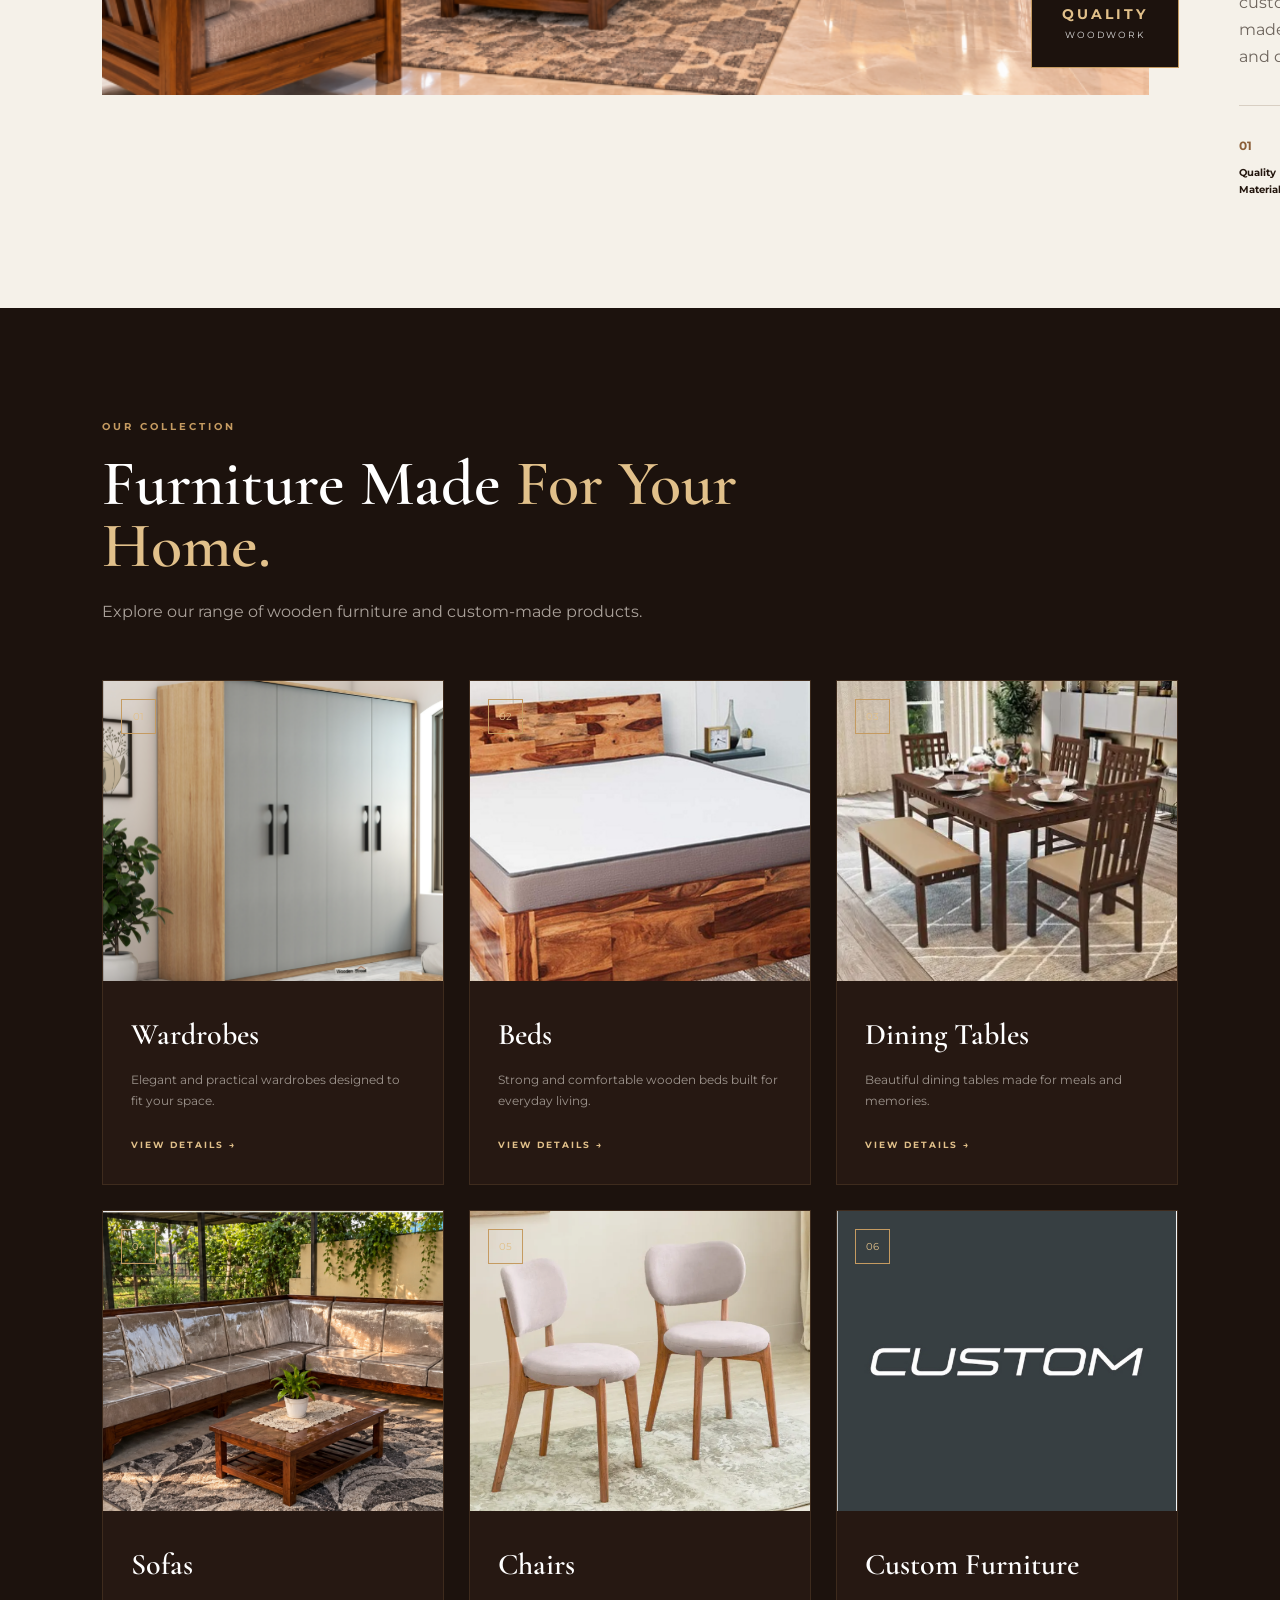
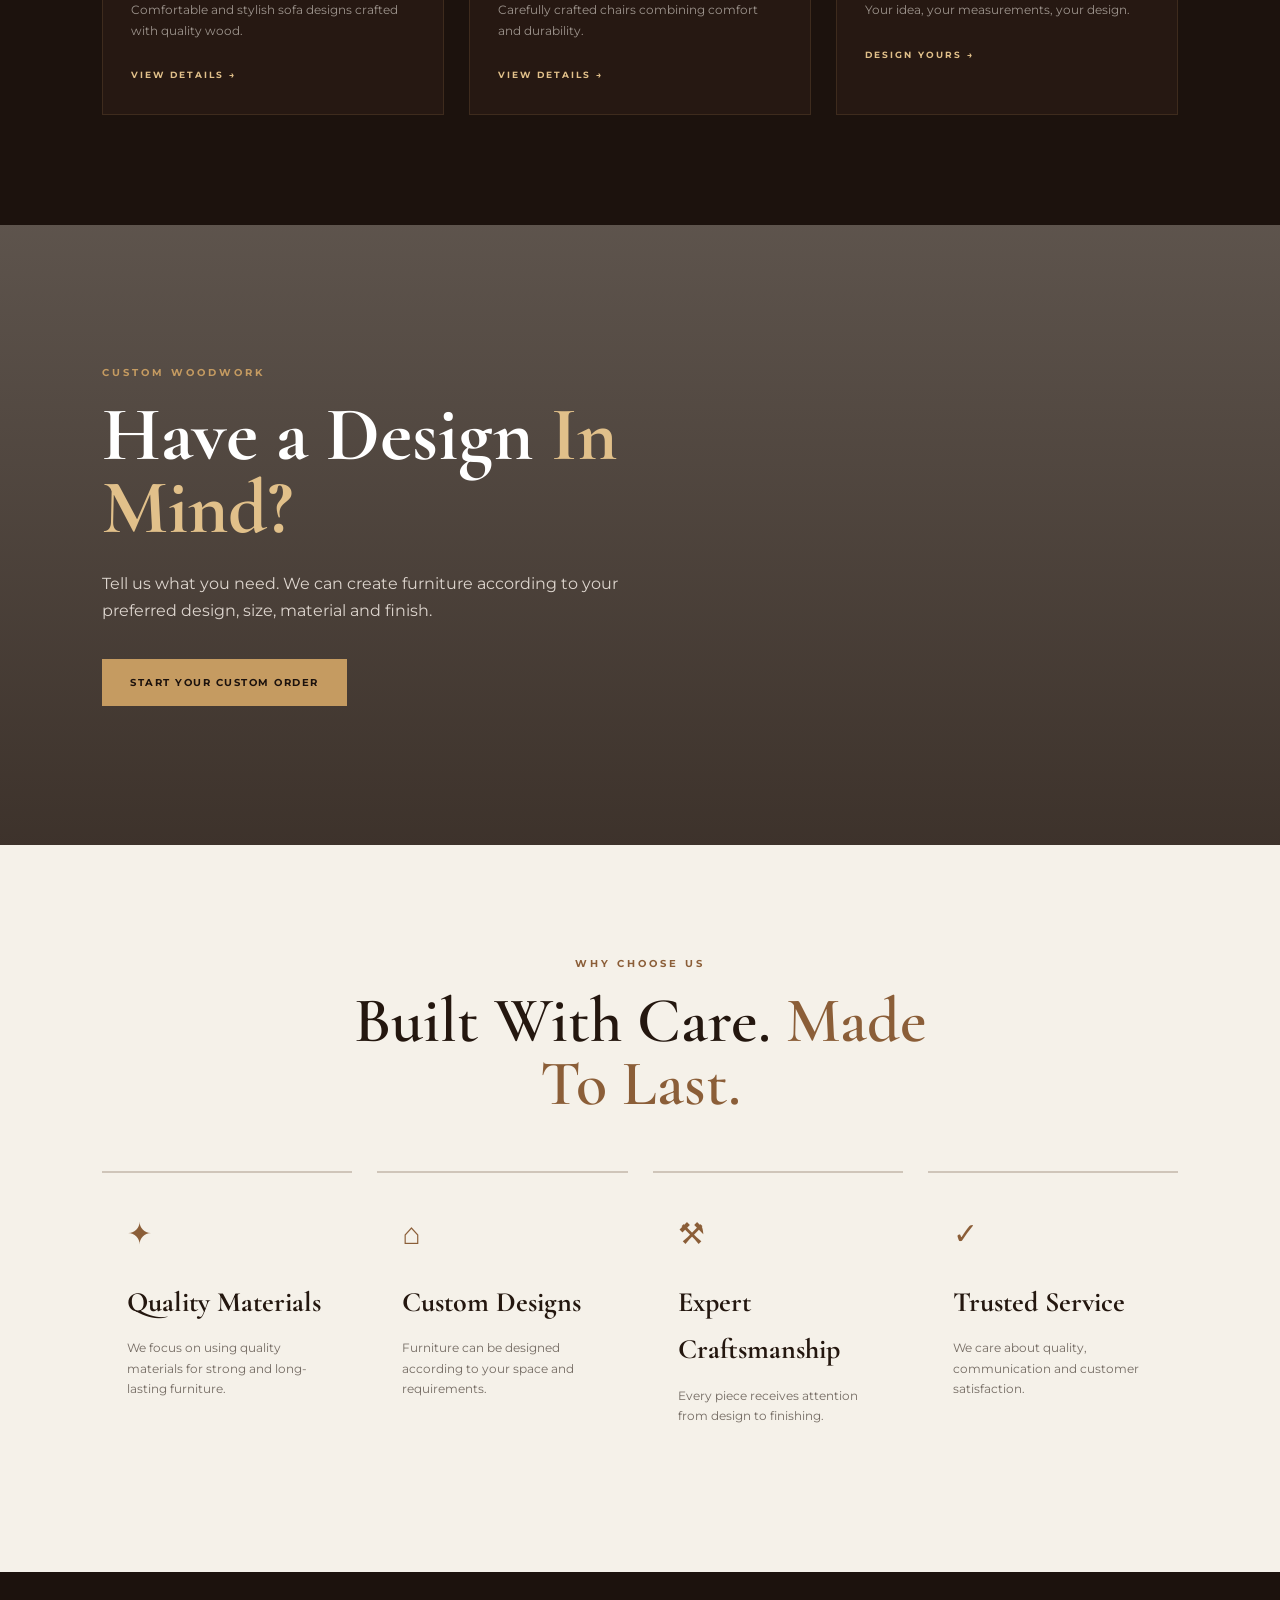
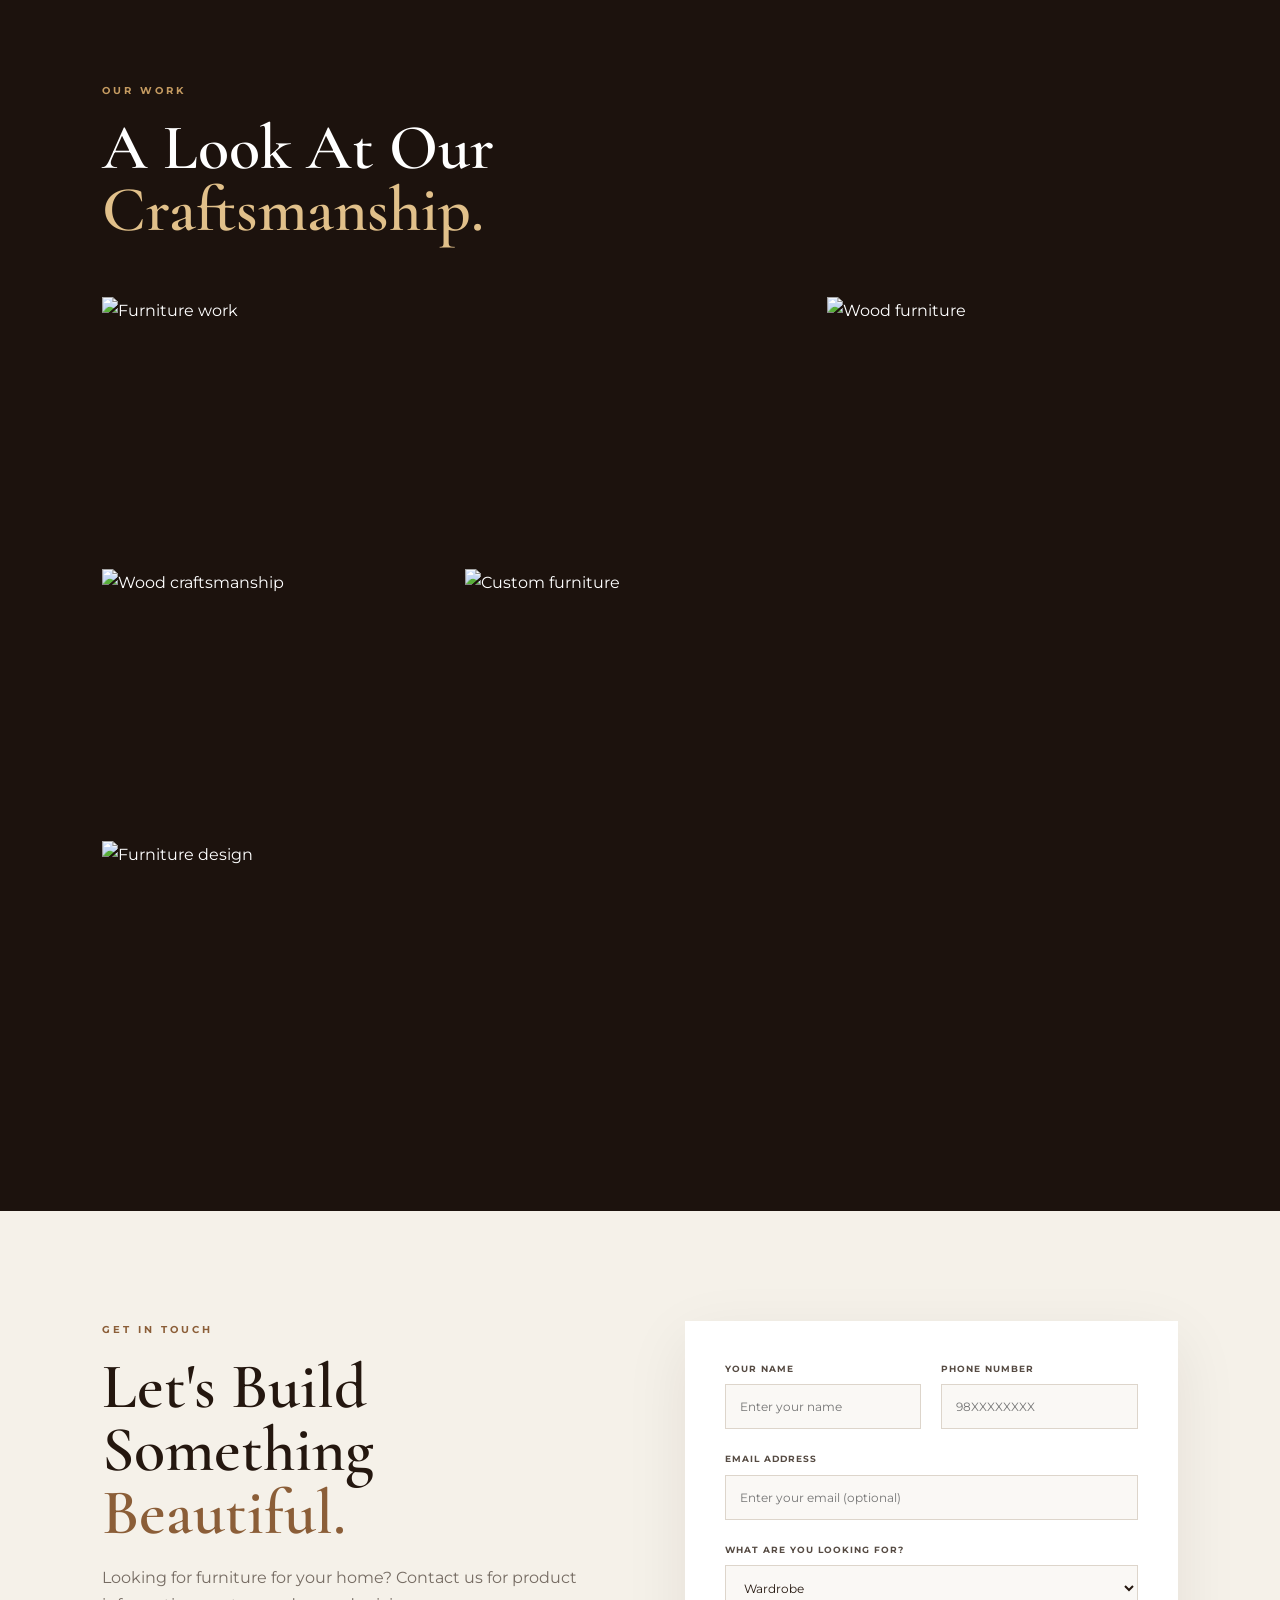
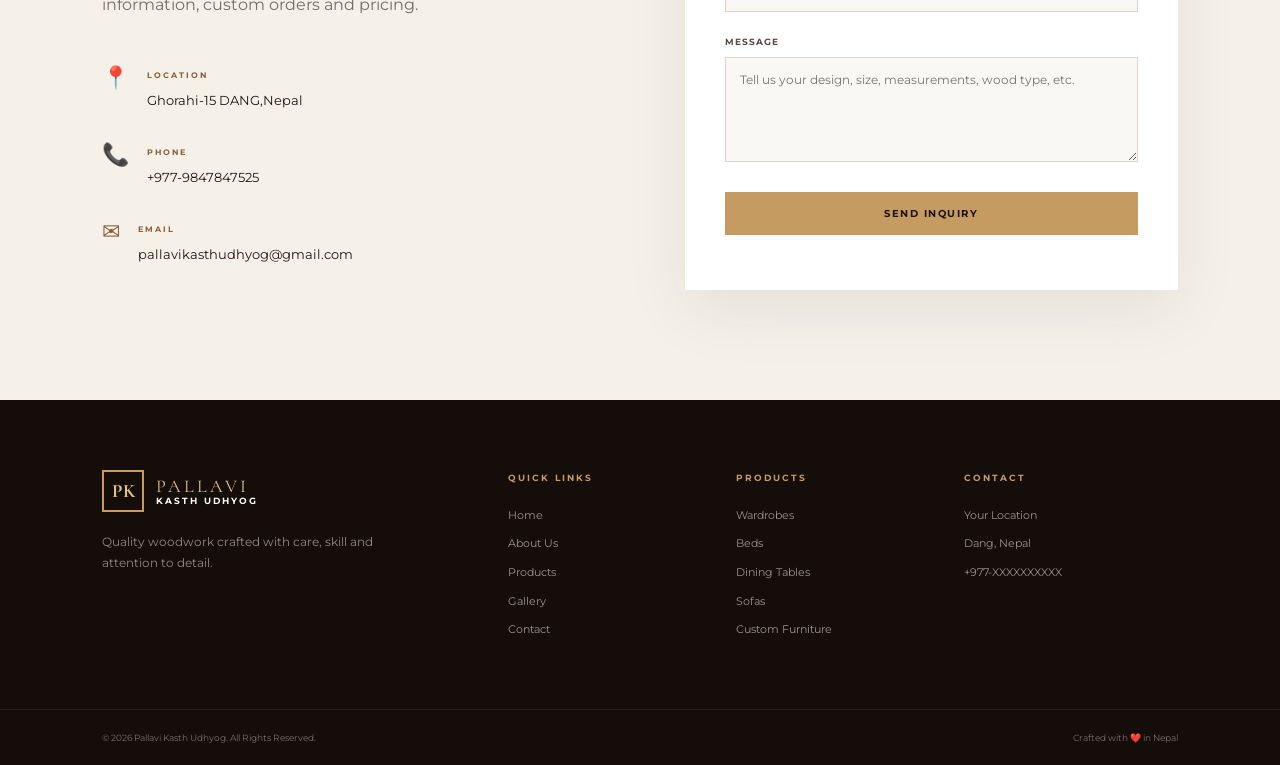
==== commit bf3a65cb: "Update fmt.Println output from 'Hello' to 'Goodbye'" ====
--- a/index.html
+++ b/index.html
@@ -549,7 +549,7 @@
     <!-- CONTACT FORM -->
 
    
-<form class="contact-form" id="contactForm"
+<form class="contact-form"
       action="https://formspree.io/f/xppdjvqq"
       method="POST">
 
@@ -596,9 +596,9 @@
                   required></textarea>
     </div>
 
-    <button type="submit" class="btn primary-btn form-button">
-        Send Inquiry
-    </button>
+   <button type="submit" class="btn primary-btn form-button">
+    Send Inquiry
+</button>
 
     <p id="formMessage" class="form-message"></p>
 
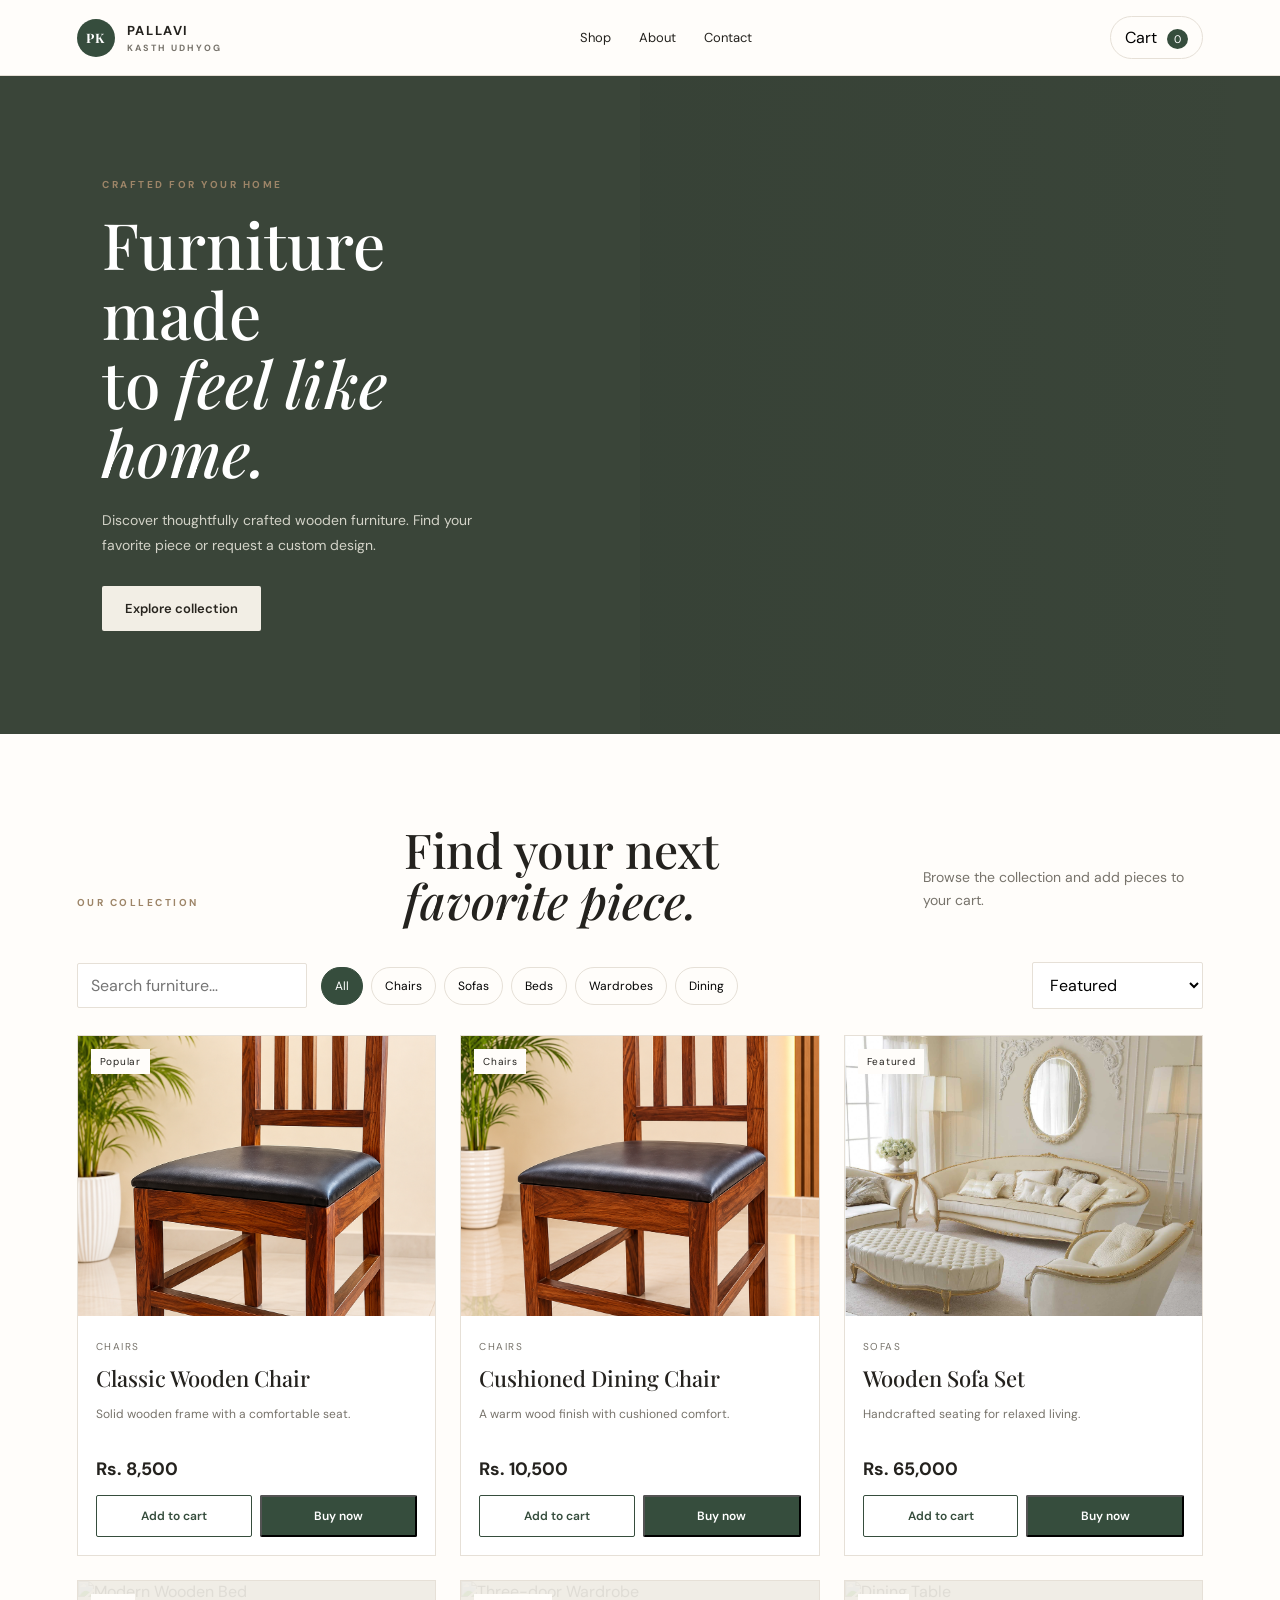
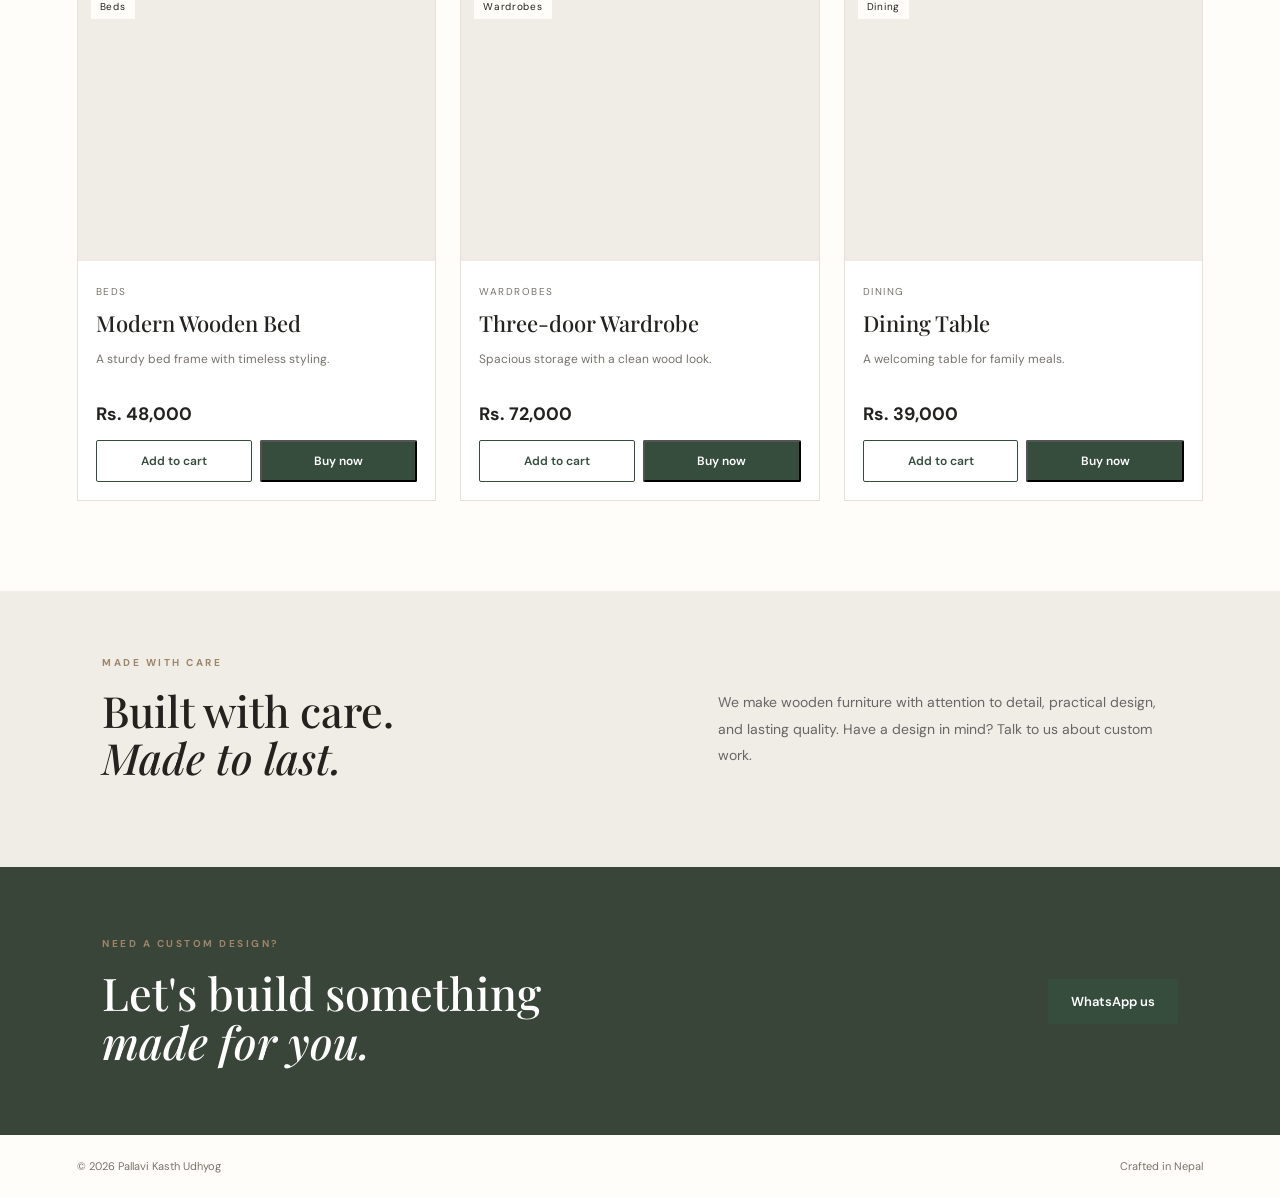
==== commit 0a92640a: "Add files via upload" ====
--- a/index.html
+++ b/index.html
@@ -1,693 +1,21 @@
-<!DOCTYPE html>
-<html lang="en">
-<head>
-    <meta charset="UTF-8">
-    <meta name="viewport" content="width=device-width, initial-scale=1.0">
-
-    <title>Pallavi Kasth Udhyog | Quality Wood Furniture</title>
-
-    <meta name="description"
-        content="Pallavi Kasth Udhyog - Quality wooden furniture, wardrobes, beds, dining tables, sofas, chairs and custom woodwork.">
-
-    <link rel="stylesheet" href="style.css">
-
-    <!-- Google Font -->
-    <link rel="preconnect" href="https://fonts.googleapis.com">
-    <link rel="preconnect" href="https://fonts.gstatic.com" crossorigin>
-    <link href="https://fonts.googleapis.com/css2?family=Cormorant+Garamond:wght@500;600;700&family=Montserrat:wght@400;500;600;700&display=swap" rel="stylesheet">
-</head>
-
-<body>
-
-<!-- ================= NAVBAR ================= -->
-
-<header class="navbar">
-
-    <div class="logo-area">
-        <div class="logo-mark">PK</div>
-
-        <div class="logo-text">
-            <span>PALLAVI</span>
-            <strong>KASTH UDHYOG</strong>
-        </div>
-    </div>
-
-    <nav id="navMenu">
-        <a href="#home" class="active">Home</a>
-        <a href="#about">About</a>
-        <a href="#products">Products</a>
-        <a href="#custom">Custom Furniture</a>
-        <a href="#gallery">Gallery</a>
-        <a href="#contact">Contact</a>
-    </nav>
-
-    <a href="#contact" class="nav-button">Get a Quote</a>
-
-    <button class="menu-button" id="menuButton">
-        ☰
-    </button>
-
-</header>
-
-
-<!-- ================= HERO ================= -->
-
-<section id="home" class="hero">
-
-    <div class="hero-overlay"></div>
-
-    <div class="hero-content">
-
-        <p class="small-title">CRAFTED WITH WOOD • BUILT TO LAST</p>
-
-        <h1>
-            Beautiful Furniture.
-            <br>
-            <span>Made With Purpose.</span>
-        </h1>
-
-        <p class="hero-description">
-            Quality wooden furniture crafted with care, skill
-            and attention to every detail.
-        </p>
-
-        <div class="hero-buttons">
-
-            <a href="#products" class="btn primary-btn">
-                Explore Furniture
-            </a>
-
-            <a href="#contact" class="btn outline-btn">
-                Contact Us
-            </a>
-
-        </div>
-
-    </div>
-
-    <div class="scroll-down">
-        <span>SCROLL TO EXPLORE</span>
-        <div class="line"></div>
-    </div>
-
-</section>
-
-
-<!-- ================= ABOUT ================= -->
-
-<section id="about" class="about section">
-
-    <div class="about-image">
-
-        <!-- Replace this with your real furniture photo -->
-        <img src="images/Screenshot 2026-11-17 201644.png"
-             alt="Wood furniture craftsmanship">
-
-        <div class="experience-box">
-            <strong>QUALITY</strong>
-            <span>WOODWORK</span>
-        </div>
-
-    </div>
-
-
-    <div class="about-content">
-
-        <p class="section-label">ABOUT OUR BUSINESS</p>
-
-        <h2>
-            Woodwork That Brings
-            <span>Life to Your Home.</span>
-        </h2>
-
-        <p>
-            Pallavi Kasth Udhyog is a wood and furniture business
-            dedicated to creating beautiful, strong and practical
-            furniture for homes and spaces.
-        </p>
-
-        <p>
-            From wardrobes and beds to dining tables, sofas,
-            chairs and custom furniture, every piece is made
-            with attention to quality and detail.
-        </p>
-
-        <div class="about-features">
-
-            <div>
-                <span>01</span>
-                <p>Quality Materials</p>
-            </div>
-
-            <div>
-                <span>02</span>
-                <p>Skilled Craftsmanship</p>
-            </div>
-
-            <div>
-                <span>03</span>
-                <p>Custom Designs</p>
-            </div>
-
-        </div>
-
-    </div>
-
-</section>
-
-
-<!-- ================= PRODUCTS ================= -->
-
-<section id="products" class="products section dark-section">
-
-    <div class="section-heading">
-
-        <p class="section-label">OUR COLLECTION</p>
-
-        <h2>
-            Furniture Made
-            <span>For Your Home.</span>
-        </h2>
-
-        <p>
-            Explore our range of wooden furniture and
-            custom-made products.
-        </p>
-
-    </div>
-
-
-    <div class="product-grid">
-
-        <!-- PRODUCT 1 -->
-
-        <article class="product-card">
-
-            <div class="product-image">
-                <img src="images/Screenshot 2026-11-17 201922.png" alt="Wooden wardrobe">
-
-                <span class="product-number">01</span>
-            </div>
-
-            <div class="product-info">
-
-                <h3>Wardrobes</h3>
-
-                <p>
-                    Elegant and practical wardrobes designed
-                    to fit your space.
-                </p>
-
-                <a href="wardrobes.html">View Details →</a>
-
-            </div>
-
-        </article>
-
-
-        <!-- PRODUCT 2 -->
-
-        <article class="product-card">
-
-            <div class="product-image">
-                <img src="images/Screenshot 2026-11-17 202818.png" alt="Wooden bed">
-
-                <span class="product-number">02</span>
-            </div>
-
-            <div class="product-info">
-
-                <h3>Beds</h3>
-
-                <p>
-                    Strong and comfortable wooden beds
-                    built for everyday living.
-                </p>
-
-                <a href="beds.html">View Details →</a>
-
-            </div>
-
-        </article>
-
-
-        <!-- PRODUCT 3 -->
-
-        <article class="product-card">
-
-            <div class="product-image">
-                <img src="images/Screenshot 2026-11-17 203401.png" alt="Wooden dining table">
-
-                <span class="product-number">03</span>
-            </div>
-
-            <div class="product-info">
-
-                <h3>Dining Tables</h3>
-
-                <p>
-                    Beautiful dining tables made for
-                    meals and memories.
-                </p>
-
-                <a href="dining.html">View Details →</a>
-
-            </div>
-
-        </article>
-
-
-        <!-- PRODUCT 4 -->
-
-        <article class="product-card">
-
-            <div class="product-image">
-                <img src="images/sofa1.jpg.png" alt="Wooden sofa">
-
-                <span class="product-number">04</span>
-            </div>
-
-            <div class="product-info">
-
-                <h3>Sofas</h3>
-
-                <p>
-                    Comfortable and stylish sofa designs
-                    crafted with quality wood.
-                </p>
-
-                <a href="sofas.html">View Details →</a>
-
-            </div>
-
-        </article>
-
-
-        <!-- PRODUCT 5 -->
-
-        <article class="product-card">
-
-            <div class="product-image">
-                <img src="images/Screenshot 2026-11-18 181842.png" alt="Wooden chair">
-
-                <span class="product-number">05</span>
-            </div>
-
-            <div class="product-info">
-
-                <h3>Chairs</h3>
-
-                <p>
-                    Carefully crafted chairs combining
-                    comfort and durability.
-                </p>
-
-                <a href="chairs.html">View Details →</a>
-
-            </div>
-
-        </article>
-
-
-        <!-- PRODUCT 6 -->
-
-        <article class="product-card">
-
-            <div class="product-image">
-                <img src="images/Screenshot 2026-11-18 182058.png" alt="Custom wooden furniture">
-
-                <span class="product-number">06</span>
-            </div>
-
-            <div class="product-info">
-
-                <h3>Custom Furniture</h3>
-
-                <p>
-                    Your idea, your measurements,
-                    your design.
-                </p>
-
-                <a href="#custom">Design Yours →</a>
-
-            </div>
-
-        </article>
-
-    </div>
-
-</section>
-
-
-<!-- ================= CUSTOM FURNITURE ================= -->
-
-<section id="custom" class="custom-section">
-
-    <div class="custom-overlay"></div>
-
-    <div class="custom-content">
-
-        <p class="section-label">CUSTOM WOODWORK</p>
-
-        <h2>
-            Have a Design
-            <span>In Mind?</span>
-        </h2>
-
-        <p>
-            Tell us what you need. We can create furniture
-            according to your preferred design, size,
-            material and finish.
-        </p>
-
-        <a href="#contact" class="btn primary-btn">
-            Start Your Custom Order
-        </a>
-
-    </div>
-
-</section>
-
-
-<!-- ================= WHY US ================= -->
-
-<section class="why-us section">
-
-    <div class="section-heading center">
-
-        <p class="section-label">WHY CHOOSE US</p>
-
-        <h2>
-            Built With Care.
-            <span>Made To Last.</span>
-        </h2>
-
-    </div>
-
-
-    <div class="why-grid">
-
-        <div class="why-card">
-
-            <div class="why-icon">✦</div>
-
-            <h3>Quality Materials</h3>
-
-            <p>
-                We focus on using quality materials
-                for strong and long-lasting furniture.
-            </p>
-
-        </div>
-
-
-        <div class="why-card">
-
-            <div class="why-icon">⌂</div>
-
-            <h3>Custom Designs</h3>
-
-            <p>
-                Furniture can be designed according
-                to your space and requirements.
-            </p>
-
-        </div>
-
-
-        <div class="why-card">
-
-            <div class="why-icon">⚒</div>
-
-            <h3>Expert Craftsmanship</h3>
-
-            <p>
-                Every piece receives attention
-                from design to finishing.
-            </p>
-
-        </div>
-
-
-        <div class="why-card">
-
-            <div class="why-icon">✓</div>
-
-            <h3>Trusted Service</h3>
-
-            <p>
-                We care about quality, communication
-                and customer satisfaction.
-            </p>
-
-        </div>
-
-    </div>
-
-</section>
-
-
-<!-- ================= GALLERY ================= -->
-
-<section id="gallery" class="gallery section dark-section">
-
-    <div class="section-heading">
-
-        <p class="section-label">OUR WORK</p>
-
-        <h2>
-            A Look At Our
-            <span>Craftsmanship.</span>
-        </h2>
-
-    </div>
-
-
-    <div class="gallery-grid">
-
-        <div class="gallery-item large">
-            <img src="images/gallery1.jpg" alt="Furniture work">
-        </div>
-
-        <div class="gallery-item">
-            <img src="images/gallery2.jpg" alt="Wood furniture">
-        </div>
-
-        <div class="gallery-item">
-            <img src="images/gallery3.jpg" alt="Wood craftsmanship">
-        </div>
-
-        <div class="gallery-item">
-            <img src="images/gallery4.jpg" alt="Custom furniture">
-        </div>
-
-        <div class="gallery-item large">
-            <img src="images/gallery5.jpg" alt="Furniture design">
-        </div>
-
-    </div>
-
-</section>
-
-
-<!-- ================= CONTACT ================= -->
-
-<section id="contact" class="contact section">
-
-    <div class="contact-info">
-
-        <p class="section-label">GET IN TOUCH</p>
-
-        <h2>
-            Let's Build Something
-            <span>Beautiful.</span>
-        </h2>
-
-        <p>
-            Looking for furniture for your home?
-            Contact us for product information,
-            custom orders and pricing.
-        </p>
-
-
-        <div class="contact-details">
-
-            <div>
-                <span>📍</span>
-
-                <div>
-                    <small>LOCATION</small>
-                    <p> Ghorahi-15 DANG,Nepal</p>
-                </div>
-            </div>
-
-
-            <div>
-                <span>📞</span>
-
-                <div>
-                    <small>PHONE</small>
-                    <p>+977-9847847525</p>
-                </div>
-            </div>
-
-
-            <div>
-                <span>✉</span>
-
-                <div>
-                    <small>EMAIL</small>
-                    <p>pallavikasthudhyog@gmail.com</p>
-                </div>
-            </div>
-
-        </div>
-
-    </div>
-
-
-    <!-- CONTACT FORM -->
-
-   
-<form class="contact-form"
-      action="https://formspree.io/f/xppdjvqq"
-      method="POST">
-
-    <div class="form-row">
-
-        <div class="input-group">
-            <label>Your Name</label>
-            <input type="text" id="name" name="name"
-                   placeholder="Enter your name" required>
-        </div>
-
-        <div class="input-group">
-            <label>Phone Number</label>
-            <input type="tel" id="phone" name="phone"
-                   placeholder="98XXXXXXXX" required>
-        </div>
-
-    </div>
-
-    <div class="input-group">
-        <label>Email Address</label>
-        <input type="email" id="email" name="email"
-               placeholder="Enter your email (optional)">
-    </div>
-
-    <div class="input-group">
-        <label>What are you looking for?</label>
-        <select id="service" name="service">
-            <option>Wardrobe</option>
-            <option>Bed</option>
-            <option>Dining Table</option>
-            <option>Sofa</option>
-            <option>Chair</option>
-            <option>Custom Furniture</option>
-            <option>Other</option>
-        </select>
-    </div>
-
-    <div class="input-group">
-        <label>Message</label>
-        <textarea id="message" name="message"
-                  rows="5"
-                  placeholder="Tell us your design, size, measurements, wood type, etc."
-                  required></textarea>
-    </div>
-
-   <button type="submit" class="btn primary-btn form-button">
-    Send Inquiry
-</button>
-
-    <p id="formMessage" class="form-message"></p>
-
-</form>
-</section>
-
-
-<!-- ================= FOOTER ================= -->
-
-<footer class="footer">
-
-    <div class="footer-main">
-
-        <div class="footer-brand">
-
-            <div class="logo-area">
-
-                <div class="logo-mark">PK</div>
-
-                <div class="logo-text">
-                    <span>PALLAVI</span>
-                    <strong>KASTH UDHYOG</strong>
-                </div>
-
-            </div>
-
-            <p>
-                Quality woodwork crafted with care,
-                skill and attention to detail.
-            </p>
-
-        </div>
-
-
-        <div class="footer-column">
-
-            <h4>QUICK LINKS</h4>
-
-            <a href="#home">Home</a>
-            <a href="#about">About Us</a>
-            <a href="#products">Products</a>
-            <a href="#gallery">Gallery</a>
-            <a href="#contact">Contact</a>
-
-        </div>
-
-
-        <div class="footer-column">
-
-            <h4>PRODUCTS</h4>
-
-            <a href="#products">Wardrobes</a>
-            <a href="#products">Beds</a>
-            <a href="#products">Dining Tables</a>
-            <a href="#products">Sofas</a>
-            <a href="#custom">Custom Furniture</a>
-
-        </div>
-
-
-        <div class="footer-column">
-
-            <h4>CONTACT</h4>
-
-            <p>Your Location</p>
-            <p>Dang, Nepal</p>
-            <p>+977-XXXXXXXXXX</p>
-
-        </div>
-
-    </div>
-
-
-    <div class="footer-bottom">
-
-        <p>
-            © 2026 Pallavi Kasth Udhyog. All Rights Reserved.
-        </p>
-
-        <p>
-            Crafted with ❤️ in Nepal
-        </p>
-
-    </div>
-
-</footer>
-
-
-<script src="script.js"></script>
-
-</body>
-</html>
+<!DOCTYPE html>
+<html lang="en">
+<head>
+<meta charset="UTF-8"><meta name="viewport" content="width=device-width, initial-scale=1.0">
+<title>Pallavi Kasth Udhyog | Furniture Store</title>
+<link rel="stylesheet" href="style.css">
+</head>
+<body>
+<header class="topbar"><a class="brand" href="#top"><span class="brand-mark">PK</span><span>PALLAVI <small>KASTH UDHYOG</small></span></a><nav><a href="#shop">Shop</a><a href="#about">About</a><a href="#contact">Contact</a></nav><button class="cart-open" id="cartOpen">Cart <span id="cartCount">0</span></button></header>
+<main id="top">
+<section class="hero"><div class="hero-content"><p class="eyebrow">CRAFTED FOR YOUR HOME</p><h1>Furniture made<br>to <em>feel like home.</em></h1><p>Discover thoughtfully crafted wooden furniture. Find your favorite piece or request a custom design.</p><a href="#shop" class="button button-light">Explore collection</a></div><div class="hero-image" aria-label="Furniture showcase"></div></section>
+<section class="shop-section" id="shop"><div class="section-intro"><p class="eyebrow">OUR COLLECTION</p><h2>Find your next<br><em>favorite piece.</em></h2><p>Browse the collection and add pieces to your cart.</p></div>
+<div class="shop-controls"><input id="search" type="search" placeholder="Search furniture…" aria-label="Search products"><div id="categories" class="categories"></div><select id="sort" aria-label="Sort products"><option value="featured">Featured</option><option value="low">Price: low to high</option><option value="high">Price: high to low</option></select></div>
+<div id="products" class="products-grid"></div></section>
+<section class="about" id="about"><div><p class="eyebrow">MADE WITH CARE</p><h2>Built with care.<br><em>Made to last.</em></h2></div><p>We make wooden furniture with attention to detail, practical design, and lasting quality. Have a design in mind? Talk to us about custom work.</p></section>
+<section class="contact-strip" id="contact"><div><p class="eyebrow">NEED A CUSTOM DESIGN?</p><h2>Let's build something<br><em>made for you.</em></h2></div><a href="https://wa.me/9779800000000?text=Hello%20Pallavi%20Kasth%20Udhyog%2C%20I%20have%20a%20custom%20furniture%20inquiry." class="button button-dark" id="whatsappLink">WhatsApp us</a></section>
+</main>
+<footer><span>© <span id="year"></span> Pallavi Kasth Udhyog</span><span>Crafted in Nepal</span></footer>
+<div class="overlay" id="overlay"></div><aside class="cart-drawer" id="cartDrawer" aria-label="Shopping cart"><div class="drawer-header"><h2>Your cart</h2><button class="icon-button" id="cartClose" aria-label="Close cart">×</button></div><div id="cartItems" class="cart-items"></div><div class="cart-bottom"><div class="subtotal"><span>Subtotal</span><strong id="subtotal">Rs. 0</strong></div><p class="small-note">Delivery and final confirmation are arranged after we receive your order request.</p><button class="button button-dark full" id="checkoutBtn">Continue to checkout</button></div></aside>
+<div class="checkout-modal" id="checkoutModal" role="dialog" aria-modal="true" aria-labelledby="checkoutTitle"><div class="modal-head"><h2 id="checkoutTitle">Checkout</h2><button class="icon-button" id="checkoutClose" aria-label="Close checkout">×</button></div><p class="small-note">This submits an order request. We will contact you to confirm delivery and final details.</p><form id="checkoutForm"><input type="hidden" name="_subject" value="New furniture order - Pallavi Kasth Udhyog"><input type="hidden" name="order_items" id="orderItems"><input type="hidden" name="order_total" id="orderTotal"><div class="form-grid"><label>Full name<input name="customer_name" required autocomplete="name"></label><label>Phone number<input name="phone" required type="tel" autocomplete="tel"></label><label class="wide">Email (optional)<input name="email" type="email" autocomplete="email"></label><label class="wide">Delivery address<textarea name="address" rows="3" required autocomplete="street-address"></textarea></label><label>Preferred payment<select name="payment_method"><option>Cash on delivery / pay after confirmation</option><option>Bank transfer (details shared after confirmation)</option></select></label><label>Order notes (optional)<input name="notes" placeholder="Size, finish, custom requests"></label></div><div class="checkout-total"><span>Order subtotal</span><strong id="checkoutSubtotal">Rs. 0</strong></div><button class="button button-dark full" type="submit" id="submitOrder">Send order request</button><p id="checkoutMessage" class="form-message" role="status"></p></form></div>
+<script src="script.js"></script></body></html>
--- a/style.css
+++ b/style.css
@@ -1,1646 +1,4 @@
-/* =========================================================
-   PALLAVI KASTH UDHYOG
-   MAIN WEBSITE STYLES
-========================================================= */
-
-
-/* ================= BASIC RESET ================= */
-
-* {
-    margin: 0;
-    padding: 0;
-    box-sizing: border-box;
-}
-
-html {
-    scroll-behavior: smooth;
-}
-
-body {
-    font-family: "Montserrat", sans-serif;
-    background: #f5f1e9;
-    color: #24170f;
-    line-height: 1.7;
-}
-}
-
-img {
-    width: 100%;
-    display: block;
-}
-
-a {
-    text-decoration: none;
-    color: inherit;
-}
-
-button,
-input,
-textarea,
-select {
-    font-family: inherit;
-}
-
-
-/* ================= COLORS ================= */
-
-:root {
-
-    --dark: #1c120d;
-    --dark2: #2b1b12;
-
-    --brown: #5b351f;
-    --brown-light: #8b5e38;
-
-    --gold: #c59b61;
-    --gold-light: #e1c08a;
-
-    --cream: #f5f1e9;
-    --white: #ffffff;
-
-    --text-light: #d8d0c5;
-
-}
-
-
-/* ================= NAVBAR ================= */
-
-.navbar {
-
-    position: fixed;
-
-    top: 0;
-    left: 0;
-
-    width: 100%;
-
-    height: 82px;
-
-    padding: 0 6%;
-
-    display: flex;
-
-    align-items: center;
-
-    justify-content: space-between;
-
-    z-index: 1000;
-
-    background: rgba(28, 18, 13, 0.94);
-
-    backdrop-filter: blur(15px);
-
-    border-bottom: 1px solid rgba(197, 155, 97, 0.2);
-
-}
-
-
-/* LOGO */
-
-.logo-area {
-
-    display: flex;
-
-    align-items: center;
-
-    gap: 12px;
-
-}
-
-.logo-mark {
-
-    width: 42px;
-    height: 42px;
-
-    border: 2px solid var(--gold);
-
-    display: flex;
-
-    align-items: center;
-
-    justify-content: center;
-
-    color: var(--gold-light);
-
-    font-family: "Cormorant Garamond", serif;
-
-    font-weight: 700;
-
-    font-size: 19px;
-
-}
-
-.logo-text {
-
-    display: flex;
-
-    flex-direction: column;
-
-    line-height: 1.05;
-
-}
-
-.logo-text span {
-
-    color: var(--gold-light);
-
-    font-family: "Cormorant Garamond", serif;
-
-    font-size: 18px;
-
-    letter-spacing: 3px;
-
-}
-
-.logo-text strong {
-
-    color: white;
-
-    font-size: 9px;
-
-    letter-spacing: 2px;
-
-}
-
-
-/* NAV LINKS */
-
-nav {
-
-    display: flex;
-
-    gap: 30px;
-
-}
-
-nav a {
-
-    color: #e8e1d8;
-
-    font-size: 11px;
-
-    font-weight: 600;
-
-    letter-spacing: 1px;
-
-    text-transform: uppercase;
-
-    position: relative;
-
-    transition: 0.3s;
-
-}
-
-nav a:hover,
-nav a.active {
-
-    color: var(--gold-light);
-
-}
-
-nav a::after {
-
-    content: "";
-
-    position: absolute;
-
-    left: 0;
-
-    bottom: -8px;
-
-    width: 0;
-
-    height: 1px;
-
-    background: var(--gold);
-
-    transition: 0.3s;
-
-}
-
-nav a:hover::after,
-nav a.active::after {
-
-    width: 100%;
-
-}
-
-
-/* NAV BUTTON */
-
-.nav-button {
-
-    border: 1px solid var(--gold);
-
-    color: var(--gold-light);
-
-    padding: 12px 20px;
-
-    font-size: 10px;
-
-    letter-spacing: 1.5px;
-
-    text-transform: uppercase;
-
-    transition: 0.3s;
-
-}
-
-.nav-button:hover {
-
-    background: var(--gold);
-
-    color: var(--dark);
-
-}
-
-
-/* MOBILE MENU */
-
-.menu-button {
-
-    display: none;
-
-    background: none;
-
-    border: none;
-
-    color: white;
-
-    font-size: 25px;
-
-    cursor: pointer;
-
-}
-
-
-/* ================= HERO ================= */
-
-.hero {
-
-    min-height: 100vh;
-
-    position: relative;
-
-    display: flex;
-
-    align-items: center;
-
-    padding: 130px 8% 80px;
-
-    background:
-        linear-gradient(
-            rgba(25, 15, 9, 0.55),
-            rgba(25, 15, 9, 0.78)
-        ),
-        url("images/hero.jpg");
-
-    background-size: cover;
-
-    background-position: center;
-
-    color: white;
-
-}
-
-
-.hero-content {
-
-    max-width: 760px;
-
-    position: relative;
-
-    z-index: 2;
-
-}
-
-
-.small-title {
-
-    color: var(--gold-light);
-
-    font-size: 11px;
-
-    letter-spacing: 4px;
-
-    font-weight: 600;
-
-    margin-bottom: 25px;
-
-}
-
-
-.hero h1 {
-
-    font-family: "Cormorant Garamond", serif;
-
-    font-size: clamp(52px, 7vw, 92px);
-
-    line-height: 0.95;
-
-    font-weight: 600;
-
-    margin-bottom: 30px;
-
-}
-
-.hero h1 span {
-
-    color: var(--gold-light);
-
-}
-
-
-.hero-description {
-
-    max-width: 560px;
-
-    color: #e4ded6;
-
-    font-size: 15px;
-
-    margin-bottom: 38px;
-
-}
-
-
-.hero-buttons {
-
-    display: flex;
-
-    gap: 15px;
-
-    flex-wrap: wrap;
-
-}
-
-
-/* BUTTONS */
-
-.btn {
-
-    display: inline-flex;
-
-    align-items: center;
-
-    justify-content: center;
-
-    padding: 15px 28px;
-
-    font-size: 10px;
-
-    font-weight: 700;
-
-    letter-spacing: 1.5px;
-
-    text-transform: uppercase;
-
-    transition: 0.3s;
-
-    cursor: pointer;
-
-    border: none;
-
-}
-
-
-.primary-btn {
-
-    background: var(--gold);
-
-    color: var(--dark);
-
-}
-
-.primary-btn:hover {
-
-    background: var(--gold-light);
-
-    transform: translateY(-2px);
-
-}
-
-
-.outline-btn {
-
-    border: 1px solid rgba(255,255,255,0.6);
-
-    color: white;
-
-}
-
-.outline-btn:hover {
-
-    background: white;
-
-    color: var(--dark);
-
-}
-
-
-.scroll-down {
-
-    position: absolute;
-
-    bottom: 35px;
-
-    right: 8%;
-
-    display: flex;
-
-    align-items: center;
-
-    gap: 15px;
-
-    color: #cfc6bb;
-
-    font-size: 8px;
-
-    letter-spacing: 2px;
-
-    transform: rotate(90deg);
-
-    transform-origin: right;
-
-}
-
-.scroll-down .line {
-
-    width: 55px;
-
-    height: 1px;
-
-    background: var(--gold);
-
-}
-
-
-/* ================= GENERAL SECTIONS ================= */
-
-.section {
-
-    padding: 110px 8%;
-
-}
-
-.section-label {
-
-    color: var(--brown-light);
-
-    font-size: 10px;
-
-    letter-spacing: 3px;
-
-    font-weight: 700;
-
-    margin-bottom: 18px;
-
-}
-
-
-.section-heading {
-
-    max-width: 650px;
-
-    margin-bottom: 55px;
-
-}
-
-.section-heading h2,
-.about-content h2,
-.contact-info h2 {
-
-    font-family: "Cormorant Garamond", serif;
-
-    font-size: clamp(42px, 5vw, 65px);
-
-    line-height: 0.98;
-
-    font-weight: 600;
-
-    margin-bottom: 20px;
-
-}
-
-.section-heading h2 span,
-.about-content h2 span,
-.contact-info h2 span {
-
-    color: var(--brown-light);
-
-}
-
-
-.section-heading > p:last-child {
-
-    color: #766c63;
-
-    max-width: 550px;
-
-}
-
-
-/* ================= ABOUT ================= */
-
-.about {
-
-    display: grid;
-
-    grid-template-columns: 1fr 1fr;
-
-    gap: 90px;
-
-    align-items: center;
-
-}
-
-
-.about-image {
-
-    position: relative;
-
-}
-
-.about-image img {
-
-    height: 590px;
-
-    object-fit: cover;
-
-}
-
-
-.experience-box {
-
-    position: absolute;
-
-    right: -30px;
-
-    bottom: 35px;
-
-    background: var(--dark);
-
-    color: white;
-
-    padding: 25px 30px;
-
-    display: flex;
-
-    flex-direction: column;
-
-    text-align: center;
-
-    border: 1px solid var(--gold);
-
-}
-
-.experience-box strong {
-
-    color: var(--gold-light);
-
-    font-size: 14px;
-
-    letter-spacing: 3px;
-
-}
-
-.experience-box span {
-
-    font-size: 9px;
-
-    letter-spacing: 2px;
-
-    color: #ddd;
-
-}
-
-
-.about-content > p:not(.section-label) {
-
-    color: #6e655d;
-
-    margin-bottom: 20px;
-
-    max-width: 600px;
-
-}
-
-
-.about-features {
-
-    display: grid;
-
-    grid-template-columns: repeat(3, 1fr);
-
-    gap: 20px;
-
-    margin-top: 35px;
-
-    border-top: 1px solid #d8cfc3;
-
-    padding-top: 25px;
-
-}
-
-.about-features span {
-
-    color: var(--brown-light);
-
-    font-size: 12px;
-
-    font-weight: 700;
-
-}
-
-.about-features p {
-
-    font-size: 10px;
-
-    font-weight: 700;
-
-    margin-top: 5px;
-
-}
-
-
-/* ================= DARK SECTIONS ================= */
-
-.dark-section {
-
-    background: var(--dark);
-
-    color: white;
-
-}
-
-.dark-section .section-label {
-
-    color: var(--gold);
-
-}
-
-.dark-section .section-heading h2 {
-
-    color: white;
-
-}
-
-.dark-section .section-heading h2 span {
-
-    color: var(--gold-light);
-
-}
-
-.dark-section .section-heading > p:last-child {
-
-    color: #aaa19a;
-
-}
-
-
-/* ================= PRODUCTS ================= */
-
-.product-grid {
-
-    display: grid;
-
-    grid-template-columns: repeat(3, 1fr);
-
-    gap: 25px;
-
-}
-
-
-.product-card {
-
-    background: #261812;
-
-    border: 1px solid rgba(197,155,97,0.15);
-
-    transition: 0.4s;
-
-    overflow: hidden;
-
-}
-
-
-.product-card:hover {
-
-    transform: translateY(-8px);
-
-    border-color: rgba(197,155,97,0.5);
-
-}
-
-
-.product-image {
-
-    height: 330px;
-
-    position: relative;
-
-    overflow: hidden;
-
-}
-
-
-.product-image img {
-
-    height: 100%;
-
-    object-fit: cover;
-
-    transition: 0.6s;
-
-}
-
-
-.product-card:hover img {
-
-    transform: scale(1.06);
-
-}
-
-
-.product-number {
-
-    position: absolute;
-
-    top: 18px;
-
-    left: 18px;
-
-    width: 35px;
-
-    height: 35px;
-
-    border: 1px solid var(--gold);
-
-    display: flex;
-
-    align-items: center;
-
-    justify-content: center;
-
-    color: var(--gold-light);
-
-    font-size: 10px;
-
-}
-
-
-.product-info {
-
-    padding: 28px;
-
-}
-
-
-.product-info h3 {
-
-    font-family: "Cormorant Garamond", serif;
-
-    font-size: 30px;
-
-    font-weight: 600;
-
-    margin-bottom: 10px;
-
-}
-
-
-.product-info p {
-
-    color: #9d948d;
-
-    font-size: 12px;
-
-    margin-bottom: 18px;
-
-}
-
-
-.product-info a {
-
-    color: var(--gold-light);
-
-    font-size: 9px;
-
-    letter-spacing: 2px;
-
-    font-weight: 700;
-
-    text-transform: uppercase;
-
-}
-
-
-/* ================= CUSTOM ================= */
-
-.custom-section {
-
-    min-height: 620px;
-
-    position: relative;
-
-    display: flex;
-
-    align-items: center;
-
-    padding: 100px 8%;
-
-    background:
-        linear-gradient(
-            rgba(29,17,10,0.7),
-            rgba(29,17,10,0.85)
-        ),
-        url("images/custom-bg.jpg");
-
-    background-size: cover;
-
-    background-position: center;
-
-    color: white;
-
-}
-
-
-.custom-content {
-
-    max-width: 650px;
-
-}
-
-
-.custom-content .section-label {
-
-    color: var(--gold);
-
-}
-
-
-.custom-content h2 {
-
-    font-family: "Cormorant Garamond", serif;
-
-    font-size: clamp(50px, 6vw, 80px);
-
-    line-height: 0.95;
-
-    margin-bottom: 25px;
-
-}
-
-
-.custom-content h2 span {
-
-    color: var(--gold-light);
-
-}
-
-
-.custom-content p:not(.section-label) {
-
-    max-width: 560px;
-
-    color: #ddd5ce;
-
-    margin-bottom: 35px;
-
-}
-
-
-/* ================= WHY US ================= */
-
-.center {
-
-    margin-left: auto;
-
-    margin-right: auto;
-
-    text-align: center;
-
-}
-
-.center > p:last-child {
-
-    margin-left: auto;
-
-    margin-right: auto;
-
-}
-
-
-.why-grid {
-
-    display: grid;
-
-    grid-template-columns: repeat(4, 1fr);
-
-    gap: 25px;
-
-}
-
-
-.why-card {
-
-    padding: 35px 25px;
-
-    border-top: 2px solid #cfc5b9;
-
-    transition: 0.3s;
-
-}
-
-
-.why-card:hover {
-
-    border-top-color: var(--gold);
-
-    transform: translateY(-5px);
-
-}
-
-
-.why-icon {
-
-    color: var(--brown-light);
-
-    font-size: 30px;
-
-    margin-bottom: 20px;
-
-}
-
-
-.why-card h3 {
-
-    font-family: "Cormorant Garamond", serif;
-
-    font-size: 28px;
-
-    margin-bottom: 12px;
-
-}
-
-
-.why-card p {
-
-    color: #746b63;
-
-    font-size: 12px;
-
-}
-
-
-/* ================= GALLERY ================= */
-
-.gallery-grid {
-
-    display: grid;
-
-    grid-template-columns: repeat(3, 1fr);
-
-    grid-auto-rows: 260px;
-
-    gap: 12px;
-
-}
-
-
-.gallery-item {
-
-    overflow: hidden;
-
-}
-
-
-.gallery-item.large {
-
-    grid-column: span 2;
-
-}
-
-
-.gallery-item img {
-
-    height: 100%;
-
-    object-fit: cover;
-
-    transition: 0.5s;
-
-}
-
-
-.gallery-item:hover img {
-
-    transform: scale(1.05);
-
-}
-
-
-/* ================= CONTACT ================= */
-
-.contact {
-
-    display: grid;
-
-    grid-template-columns: 1fr 1fr;
-
-    gap: 90px;
-
-    align-items: start;
-
-}
-
-
-.contact-info > p:not(.section-label) {
-
-    color: #766c63;
-
-    max-width: 520px;
-
-    margin-bottom: 40px;
-
-}
-
-
-.contact-details {
-
-    display: flex;
-
-    flex-direction: column;
-
-    gap: 25px;
-
-}
-
-
-.contact-details > div {
-
-    display: flex;
-
-    gap: 18px;
-
-    align-items: flex-start;
-
-}
-
-
-.contact-details > div > span {
-
-    color: var(--brown-light);
-
-    font-size: 22px;
-
-}
-
-
-.contact-details small {
-
-    color: var(--brown-light);
-
-    font-size: 8px;
-
-    letter-spacing: 2px;
-
-    font-weight: 700;
-
-}
-
-
-.contact-details p {
-
-    font-size: 13px;
-
-    margin-top: 3px;
-
-}
-
-
-/* ================= FORM ================= */
-
-.contact-form {
-
-    background: white;
-
-    padding: 40px;
-
-    box-shadow: 0 20px 60px rgba(35,20,10,0.08);
-
-}
-
-
-.form-row {
-
-    display: grid;
-
-    grid-template-columns: 1fr 1fr;
-
-    gap: 20px;
-
-}
-
-
-.input-group {
-
-    margin-bottom: 22px;
-
-}
-
-
-.input-group label {
-
-    display: block;
-
-    color: #554a42;
-
-    font-size: 9px;
-
-    font-weight: 700;
-
-    letter-spacing: 1px;
-
-    text-transform: uppercase;
-
-    margin-bottom: 8px;
-
-}
-
-
-.input-group input,
-.input-group select,
-.input-group textarea {
-
-    width: 100%;
-
-    border: 1px solid #ddd5cb;
-
-    padding: 14px;
-
-    outline: none;
-
-    font-size: 12px;
-
-    background: #faf8f5;
-
-    color: #24170f;
-
-    resize: vertical;
-
-    transition: 0.3s;
-
-}
-
-
-.input-group input:focus,
-.input-group select:focus,
-.input-group textarea:focus {
-
-    border-color: var(--gold);
-
-}
-
-
-.form-button {
-
-    width: 100%;
-
-}
-
-
-.form-message {
-
-    margin-top: 15px;
-
-    font-size: 11px;
-
-    color: var(--brown-light);
-
-}
-
-
-/* ================= FOOTER ================= */
-
-.footer {
-
-    background: #140d09;
-
-    color: white;
-
-}
-
-
-.footer-main {
-
-    padding: 70px 8%;
-
-    display: grid;
-
-    grid-template-columns: 2fr 1fr 1fr 1.2fr;
-
-    gap: 50px;
-
-}
-
-
-.footer-brand > p {
-
-    color: #918981;
-
-    font-size: 12px;
-
-    max-width: 300px;
-
-    margin-top: 20px;
-
-}
-
-
-.footer-column {
-
-    display: flex;
-
-    flex-direction: column;
-
-    gap: 10px;
-
-}
-
-
-.footer-column h4 {
-
-    color: var(--gold);
-
-    font-size: 9px;
-
-    letter-spacing: 2px;
-
-    margin-bottom: 10px;
-
-}
-
-
-.footer-column a,
-.footer-column p {
-
-    color: #9b938c;
-
-    font-size: 11px;
-
-    transition: 0.3s;
-
-}
-
-
-.footer-column a:hover {
-
-    color: var(--gold-light);
-
-}
-
-
-.footer-bottom {
-
-    border-top: 1px solid rgba(255,255,255,0.08);
-
-    padding: 20px 8%;
-
-    display: flex;
-
-    justify-content: space-between;
-
-    gap: 20px;
-
-    color: #77706a;
-
-    font-size: 9px;
-
-}
-
-
-/* ================= RESPONSIVE ================= */
-
-@media (max-width: 1000px) {
-
-    nav {
-
-        gap: 15px;
-
-    }
-
-    .nav-button {
-
-        display: none;
-
-    }
-
-    .about,
-    .contact {
-
-        grid-template-columns: 1fr;
-
-    }
-
-    .about {
-
-        gap: 50px;
-
-    }
-
-    .product-grid {
-
-        grid-template-columns: repeat(2, 1fr);
-
-    }
-
-    .why-grid {
-
-        grid-template-columns: repeat(2, 1fr);
-
-    }
-
-    .footer-main {
-
-        grid-template-columns: repeat(2, 1fr);
-
-    }
-
-}
-
-
-@media (max-width: 760px) {
-
-    .navbar {
-
-        height: 70px;
-
-        padding: 0 5%;
-
-    }
-
-    nav {
-
-        position: absolute;
-
-        top: 70px;
-
-        left: 0;
-
-        width: 100%;
-
-        background: #1c120d;
-
-        display: none;
-
-        flex-direction: column;
-
-        padding: 25px 7%;
-
-        gap: 20px;
-
-        border-top: 1px solid rgba(197,155,97,0.2);
-
-    }
-
-    nav.show {
-
-        display: flex;
-
-    }
-
-    .menu-button {
-
-        display: block;
-
-    }
-
-    .hero {
-
-        padding: 120px 7% 80px;
-
-    }
-
-    .hero h1 {
-
-        font-size: 54px;
-
-    }
-
-    .section {
-
-        padding: 80px 7%;
-
-    }
-
-    .about-image img {
-
-        height: 430px;
-
-    }
-
-    .experience-box {
-
-        right: 15px;
-
-    }
-
-    .about-features {
-
-        grid-template-columns: 1fr;
-
-    }
-
-    .product-grid {
-
-        grid-template-columns: 1fr;
-
-    }
-
-    .product-image {
-
-        height: 360px;
-
-    }
-
-    .why-grid {
-
-        grid-template-columns: 1fr;
-
-    }
-
-    .gallery-grid {
-
-        grid-template-columns: 1fr 1fr;
-
-        grid-auto-rows: 200px;
-
-    }
-
-    .gallery-item.large {
-
-        grid-column: span 2;
-
-    }
-
-    .contact {
-
-        gap: 45px;
-
-    }
-
-    .form-row {
-
-        grid-template-columns: 1fr;
-
-        gap: 0;
-
-    }
-
-    .contact-form {
-
-        padding: 25px;
-
-    }
-
-    .footer-main {
-
-        grid-template-columns: 1fr;
-
-    }
-
-    .footer-bottom {
-
-        flex-direction: column;
-
-    }
-
-}
-
-
-@media (max-width: 480px) {
-
-    .logo-text span {
-
-        font-size: 15px;
-
-    }
-
-    .logo-text strong {
-
-        font-size: 7px;
-
-    }
-
-    .logo-mark {
-
-        width: 36px;
-        height: 36px;
-        font-size: 16px;
-    }
-
-    .hero h1 {
-
-        font-size: 46px;
-
-    }
-
-    .hero-description {
-
-        font-size: 13px;
-
-    }
-
-    .hero-buttons {
-
-        flex-direction: column;
-
-        align-items: stretch;
-
-    }
-
-    .gallery-grid {
-
-        grid-template-columns: 1fr;
-
-    }
-
-    .gallery-item.large {
-
-        grid-column: span 1;
-
-    }
-
-}
-/* ================= PRODUCT GALLERY ================= */
-
-.product-gallery {
-    display: grid;
-    grid-template-columns: repeat(3, 1fr);
-    gap: 25px;
-    max-width: 1200px;
-    margin: 50px auto;
-    padding: 0 25px;
-}
-
-.gallery-card {
-    height: 320px;
-    overflow: hidden;
-    border-radius: 20px;
-    border: 2px solid rgba(120, 90, 55, 0.25);
-    background: #f5f2ed;
-    box-shadow: 0 12px 30px rgba(0, 0, 0, 0.15);
-    transition: 0.35s ease;
-}
-
-.gallery-card img {
-    width: 100%;
-    height: 100%;
-    object-fit: cover;
-    display: block;
-    transition: transform 0.5s ease;
-}
-
-.gallery-card:hover {
-    transform: translateY(-7px);
-    box-shadow: 0 20px 45px rgba(0, 0, 0, 0.25);
-}
-
-.gallery-card:hover img {
-    transform: scale(1.06);
-}
-
-/* Mobile */
-@media (max-width: 768px) {
-    .product-gallery {
-        grid-template-columns: 1fr;
-    }
-
-    .gallery-card {
-        height: 300px;
-    }
-}
-/* Fix product image sizes */
-.product-grid {
-    align-items: stretch;
-}
-
-.product-card {
-    height: 100%;
-}
-
-.product-image {
-    width: 100%;
-    height: 300px;
-    overflow: hidden;
-    position: relative;
-}
-
-.product-image img {
-    width: 100%;
-    height: 100%;
-    object-fit: cover;
-    object-position: center;
-    display: block;
-}
+@import url('https://fonts.googleapis.com/css2?family=DM+Sans:wght@400;500;600;700&family=Playfair+Display:ital,wght@0,500;0,600;1,500;1,600&display=swap');
+:root{--ink:#24221e;--muted:#77736b;--cream:#f6f3ec;--paper:#fffdfa;--wood:#78553b;--line:#e6e0d7;--green:#364d3d}*{box-sizing:border-box}html{scroll-behavior:smooth}body{margin:0;background:var(--paper);color:var(--ink);font-family:'DM Sans',sans-serif}button,input,select,textarea{font:inherit}a{color:inherit;text-decoration:none}.topbar{height:76px;padding:0 6vw;display:flex;align-items:center;justify-content:space-between;background:var(--paper);border-bottom:1px solid var(--line);position:sticky;top:0;z-index:10}.brand{display:flex;align-items:center;gap:12px;font-size:13px;font-weight:700;letter-spacing:1.6px}.brand small{display:block;font-size:9px;letter-spacing:2px;color:var(--muted);margin-top:3px}.brand-mark{width:38px;height:38px;background:var(--green);color:#fff;display:grid;place-items:center;border-radius:50%;font-family:'Playfair Display',serif}.topbar nav{display:flex;gap:28px;font-size:13px}.topbar nav a:hover{color:var(--wood)}.cart-open{border:1px solid var(--line);background:transparent;padding:10px 14px;border-radius:30px;cursor:pointer}.cart-open span{background:var(--green);color:white;border-radius:50%;padding:3px 7px;margin-left:6px;font-size:11px}.hero{min-height:500px;display:grid;grid-template-columns:1fr 1fr;background:#3a4539;color:white}.hero-content{padding:8vw 8vw;align-self:center}.eyebrow{font-size:10px;letter-spacing:2.5px;font-weight:700;color:#9d8568;margin:0 0 18px}.hero h1,.section-intro h2,.about h2,.contact-strip h2{font-family:'Playfair Display',serif;font-size:clamp(38px,5vw,66px);line-height:1.08;font-weight:500;margin:0 0 22px}.hero h1 em,.section-intro h2 em,.about h2 em,.contact-strip h2 em{font-weight:500}.hero-content>p:not(.eyebrow){max-width:390px;line-height:1.8;color:#d3d3c8;font-size:14px;margin-bottom:28px}.hero-image{background:linear-gradient(90deg,rgba(30,38,31,.1),transparent),url('images/hero.jpg') center/cover;min-height:420px}.button{display:inline-flex;align-items:center;justify-content:center;border:0;padding:14px 23px;border-radius:2px;cursor:pointer;font-weight:600;font-size:13px;transition:.2s}.button:hover{transform:translateY(-1px);opacity:.92}.button-light{background:#f2eee5;color:#28251f}.button-dark{background:var(--green);color:white}.full{width:100%}.shop-section{padding:90px 6vw}.section-intro{display:flex;justify-content:space-between;align-items:end;gap:24px;margin-bottom:35px}.section-intro h2{font-size:48px;margin:0}.section-intro>p:not(.eyebrow){color:var(--muted);max-width:280px;font-size:14px;line-height:1.7}.shop-controls{display:flex;align-items:center;gap:14px;flex-wrap:wrap;margin-bottom:26px}.shop-controls input{width:230px}.shop-controls input,.shop-controls select{padding:11px 13px;border:1px solid var(--line);background:white;border-radius:2px;outline:none}.categories{display:flex;gap:8px;flex:1;flex-wrap:wrap}.category-btn{border:1px solid var(--line);padding:10px 13px;background:transparent;border-radius:30px;cursor:pointer;font-size:12px}.category-btn.active,.category-btn:hover{background:var(--green);color:white;border-color:var(--green)}.products-grid{display:grid;grid-template-columns:repeat(3,minmax(0,1fr));gap:24px}.product-card{border:1px solid var(--line);background:#fff;overflow:hidden}.product-image{height:280px;background:#f0ede6;position:relative;overflow:hidden}.product-image img{width:100%;height:100%;object-fit:cover;display:block;transition:transform .35s}.product-card:hover .product-image img{transform:scale(1.03)}.tag{position:absolute;top:13px;left:13px;background:var(--paper);padding:6px 9px;font-size:10px;letter-spacing:.7px}.product-info{padding:18px}.product-category{font-size:10px;letter-spacing:1.5px;color:var(--muted);text-transform:uppercase}.product-info h3{font-family:'Playfair Display',serif;font-weight:500;font-size:22px;margin:8px 0}.product-desc{font-size:12px;color:var(--muted);line-height:1.6;min-height:38px}.price-row{display:flex;align-items:baseline;gap:9px;margin:14px 0}.price{font-size:18px;font-weight:700}.old-price{font-size:12px;color:#aaa;text-decoration:line-through}.product-actions{display:flex;gap:8px}.product-actions button{flex:1}.add-btn{background:white;border:1px solid var(--green);color:var(--green)}.buy-btn{background:var(--green);color:white}.product-actions button{padding:11px 8px;font-size:12px;font-weight:600;cursor:pointer;border-radius:2px}.about{padding:65px 8vw;background:#f0ede6;display:flex;justify-content:space-between;gap:50px;align-items:center}.about h2{font-size:43px}.about>p{max-width:460px;line-height:1.9;color:#666;font-size:14px}.contact-strip{background:#3a4539;color:white;padding:70px 8vw;display:flex;align-items:center;justify-content:space-between}.contact-strip h2{font-size:45px;margin-bottom:0}footer{display:flex;justify-content:space-between;padding:24px 6vw;font-size:11px;color:var(--muted)}.overlay{position:fixed;inset:0;background:#0007;z-index:20;opacity:0;visibility:hidden;transition:.2s}.overlay.show{opacity:1;visibility:visible}.cart-drawer{position:fixed;right:0;top:0;height:100vh;width:min(420px,100%);background:var(--paper);z-index:21;transform:translateX(100%);transition:.25s;display:flex;flex-direction:column;padding:24px}.cart-drawer.open{transform:translateX(0)}.drawer-header,.modal-head{display:flex;align-items:center;justify-content:space-between;border-bottom:1px solid var(--line);padding-bottom:15px}.drawer-header h2,.modal-head h2{font-family:'Playfair Display',serif;font-weight:500;margin:0;font-size:28px}.icon-button{background:transparent;border:0;font-size:26px;cursor:pointer}.cart-items{overflow:auto;flex:1;padding:16px 0}.cart-item{display:grid;grid-template-columns:72px 1fr auto;gap:12px;padding:12px 0;border-bottom:1px solid var(--line)}.cart-item img{width:72px;height:72px;object-fit:cover;background:#eee}.cart-item h4{margin:2px 0 6px;font-size:13px}.cart-item p{font-size:12px;color:var(--muted);margin:0}.quantity-controls{display:flex;align-items:center;gap:8px;margin-top:9px}.quantity-controls button{width:24px;height:24px;background:white;border:1px solid var(--line);cursor:pointer}.remove-btn{border:0;background:transparent;color:#a35d49;font-size:11px;cursor:pointer;margin-top:6px}.cart-bottom{border-top:1px solid var(--line);padding-top:16px}.subtotal,.checkout-total{display:flex;justify-content:space-between;font-size:14px;margin-bottom:12px}.small-note{font-size:12px;color:var(--muted);line-height:1.6}.checkout-modal{position:fixed;z-index:30;top:50%;left:50%;transform:translate(-50%,-45%);opacity:0;visibility:hidden;width:min(650px,calc(100% - 28px));max-height:90vh;overflow:auto;background:var(--paper);padding:25px;transition:.2s}.checkout-modal.open{opacity:1;visibility:visible;transform:translate(-50%,-50%)}.modal-head{margin-bottom:14px}.form-grid{display:grid;grid-template-columns:1fr 1fr;gap:15px;margin:20px 0}.form-grid label{font-size:12px;font-weight:600;display:flex;flex-direction:column;gap:7px}.form-grid .wide{grid-column:1/-1}.form-grid input,.form-grid textarea,.form-grid select{padding:11px;border:1px solid var(--line);border-radius:2px;background:white;outline:none;font-size:13px}.checkout-total{padding:15px 0;border-top:1px solid var(--line)}.form-message{font-size:13px;line-height:1.5}.empty-state{text-align:center;color:var(--muted);padding:40px 10px}.disabled{opacity:.6;pointer-events:none}
+@media(max-width:900px){.products-grid{grid-template-columns:repeat(2,minmax(0,1fr))}.section-intro{display:block}.section-intro>p:not(.eyebrow){margin-top:15px}.shop-controls input{flex:1;min-width:180px}.hero-content{padding:7vw}.hero-image{min-height:350px}}
+@media(max-width:620px){.topbar{padding:0 4vw;height:65px}.topbar nav{gap:12px;font-size:12px}.brand{font-size:11px}.brand-mark{width:32px;height:32px}.hero{grid-template-columns:1fr}.hero-content{padding:55px 7vw}.hero-image{min-height:300px}.shop-section{padding:55px 5vw}.section-intro h2{font-size:40px}.products-grid{grid-template-columns:1fr;gap:16px}.product-image{height:300px}.shop-controls{gap:9px}.categories{order:3;width:100%;flex-basis:100%}.shop-controls select{flex:1}.about,.contact-strip{padding:48px 7vw;display:block}.about>p{margin-top:20px}.contact-strip .button{margin-top:25px}.contact-strip h2{font-size:38px}.form-grid{grid-template-columns:1fr}.form-grid .wide{grid-column:auto}.checkout-modal{padding:18px}.cart-drawer{padding:18px}footer{padding:20px 5vw}}
